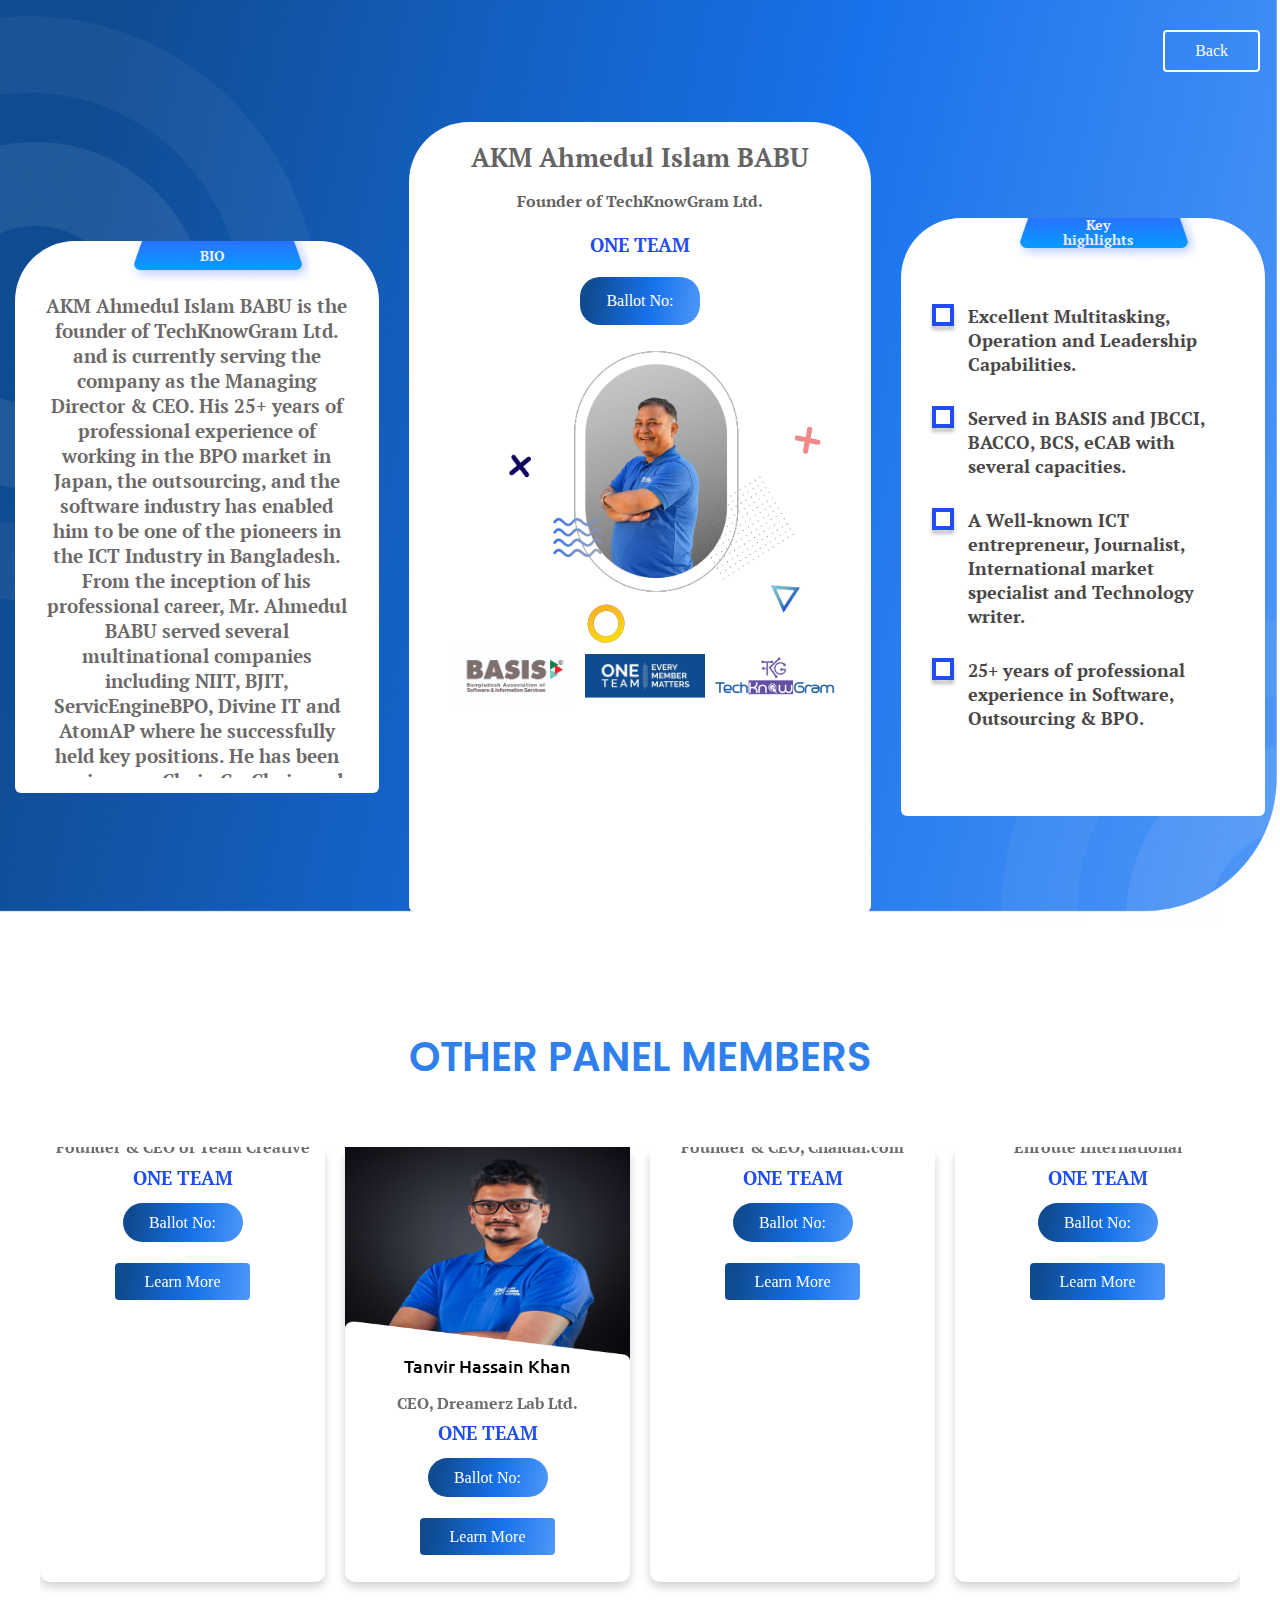
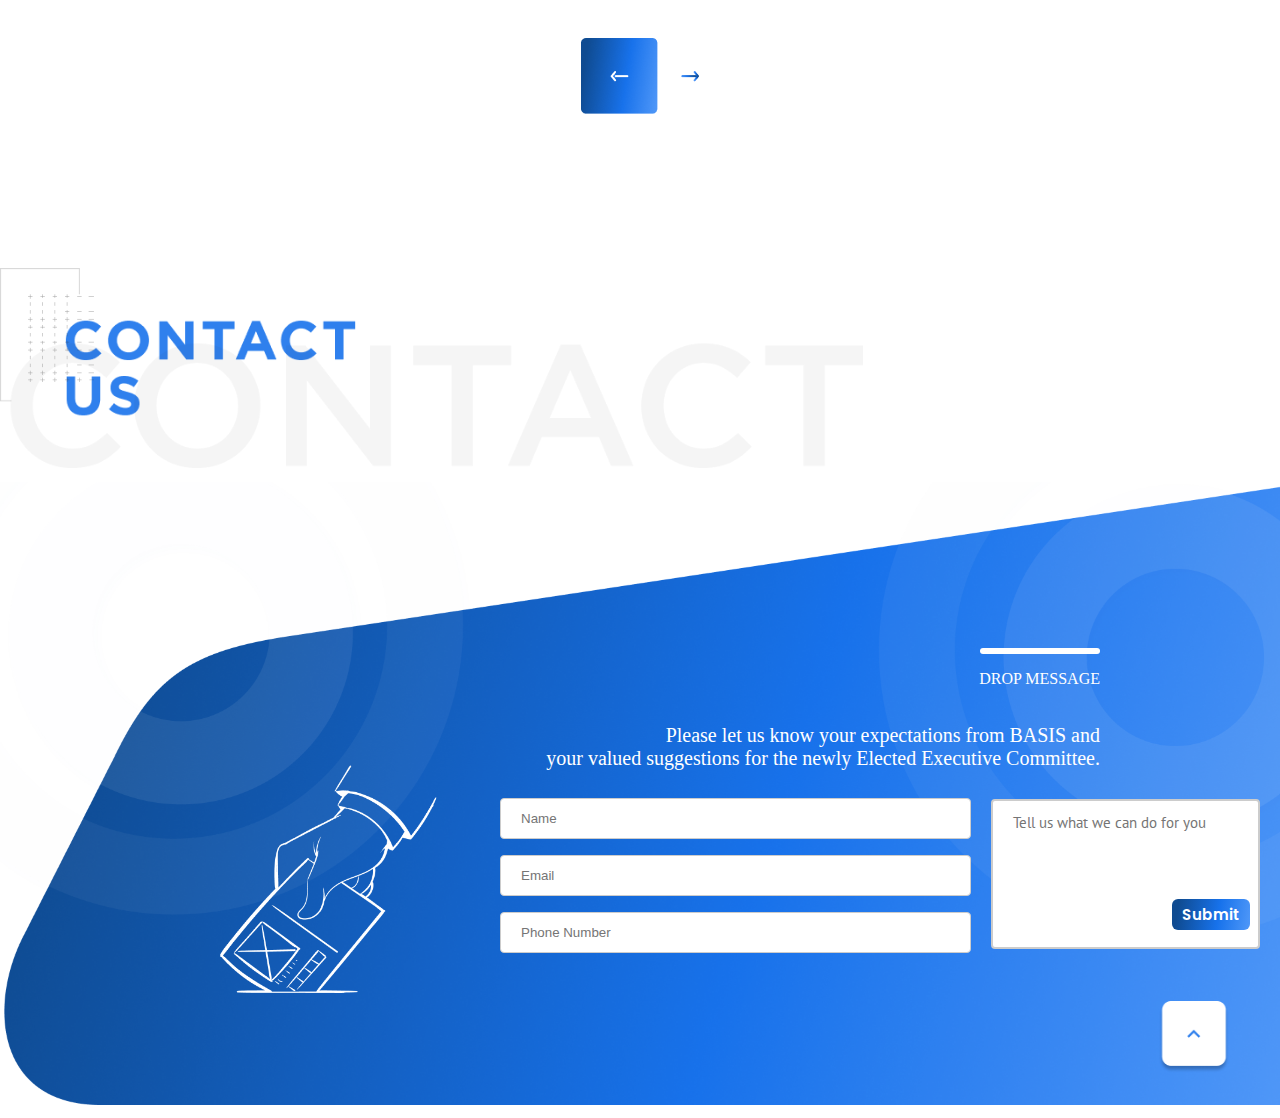
==== profile/ahmedul.html @ baf6a52a "fav updated" ====
<!DOCTYPE html>
<html lang="en">

<head>
  <meta charset="UTF-8" />
  <meta http-equiv="X-UA-Compatible" content="IE=edge" />
  <meta name="viewport" content="width=device-width, initial-scale=1.0" />
  <link rel="stylesheet" href="/css/main.css" />
  <link rel="stylesheet" href="/css/responsive.css" />

  <link rel="stylesheet" href="/css/lightslider.css" />
  <link rel="preconnect" href="https://fonts.googleapis.com">
  <link rel="preconnect" href="https://fonts.gstatic.com" crossorigin>
  <link
    href="https://fonts.googleapis.com/css2?family=PT+Sans:wght@400;700&family=PT+Serif:wght@400;700&family=Poppins:wght@400;500&family=Ubuntu:wght@400;500&display=swap"
    rel="stylesheet">
  <script src="https://ajax.googleapis.com/ajax/libs/jquery/1.9.1/jquery.min.js"></script>
  <script src="/js/lightslider.js"></script>
  <link rel="stylesheet" href="https://cdnjs.cloudflare.com/ajax/libs/toastr.js/latest/toastr.min.css"
    integrity="sha512-vKMx8UnXk60zUwyUnUPM3HbQo8QfmNx7+ltw8Pm5zLusl1XIfwcxo8DbWCqMGKaWeNxWA8yrx5v3SaVpMvR3CA=="
    crossorigin="anonymous" referrerpolicy="no-referrer" />
  <script src="https://cdnjs.cloudflare.com/ajax/libs/toastr.js/latest/toastr.min.js"
    integrity="sha512-VEd+nq25CkR676O+pLBnDW09R7VQX9Mdiij052gVCp5yVH3jGtH70Ho/UUv4mJDsEdTvqRCFZg0NKGiojGnUCw=="
    crossorigin="anonymous" referrerpolicy="no-referrer"></script>
  <!-- Primary Meta Tags -->
  <title>One Team</title>
  <meta name="title" content="One Team">
  <meta name="description"
    content="One Team is panel for upcoming Basis Election in 26th December 2021 for the term 2022-2023 where our team slogan is “Every Member Matters”">

  <!-- Open Graph / Facebook -->
  <meta property="og:type" content="website">
  <meta property="og:url" content="https://oneteambd.com">
  <meta property="og:title" content="One Team">
  <meta property="og:description"
    content="One Team is panel for upcoming Basis Election in 26th December 2021 for the term 2022-2023 where our team slogan is “Every Member Matters”">
  <meta property="og:image" content="/public-asset/og-image.png">

  <!-- Twitter -->
  <meta property="twitter:card"
    content="One Team is panel for upcoming Basis Election in 26th December 2021 for the term 2022-2023 where our team slogan is “Every Member Matters”">

  <meta property="twitter:url" content="https://oneteambd.com">
  <meta property="twitter:title" content="One Team">
  <meta property="twitter:description"
    content="One Team is panel for upcoming Basis Election in 26th December 2021 for the term 2022-2023 where our team slogan is “Every Member Matters”">
  <meta property="twitter:image" content="/public-asset/og-image.png">


  <!-- fav -->
  <link rel="apple-touch-icon" sizes="57x57" href="/site-assets/apple-icon-57x57.png">
  <link rel="apple-touch-icon" sizes="60x60" href="/site-assets/apple-icon-60x60.png">
  <link rel="apple-touch-icon" sizes="72x72" href="/site-assets/apple-icon-72x72.png">
  <link rel="apple-touch-icon" sizes="76x76" href="/site-assets/apple-icon-76x76.png">
  <link rel="apple-touch-icon" sizes="114x114" href="/site-assets/apple-icon-114x114.png">
  <link rel="apple-touch-icon" sizes="120x120" href="/site-assets/apple-icon-120x120.png">
  <link rel="apple-touch-icon" sizes="144x144" href="/site-assets/apple-icon-144x144.png">
  <link rel="apple-touch-icon" sizes="152x152" href="/site-assets/apple-icon-152x152.png">
  <link rel="apple-touch-icon" sizes="180x180" href="/site-assets/apple-icon-180x180.png">
  <link rel="icon" type="image/png" sizes="192x192" href="/site-assets/android-icon-192x192.png">
  <link rel="icon" type="image/png" sizes="32x32" href="/site-assets/favicon-32x32.png">
  <link rel="icon" type="image/png" sizes="96x96" href="/site-assets/favicon-96x96.png">
  <link rel="icon" type="image/png" sizes="16x16" href="/site-assets/favicon-16x16.png">
  <link rel="manifest" href="/site-assets/manifest.json">
  <meta name="msapplication-TileColor" content="#0F4B91">
  <meta name="msapplication-TileImage" content="/site-assets/ms-icon-144x144.png">
  <meta name="theme-color" content="#0F4B91">
  <script>
    $(document).ready(function () {
      var slider = $("#memberSlider").lightSlider({
        adaptiveHeight: false,
        item: 4,
        slideMove: 1,
        slideMargin: 20,
        loop: true,
        autoWidth: false,
        pager: false,
        rtl: false,
        mode: "slide",
        control: false,
        responsive: [
          {
            breakpoint: 950,
            settings: {
              item: 3,
              slideMove: 1,
              slideMargin: 20,
            },
          },
          {
            breakpoint: 480,
            settings: {
              item: 2,
              slideMove: 1,
            },
          },
        ],
      });
      $("#goToPrevSlide").on("click", function () {
        slider.goToPrevSlide();
      });
      $("#goToNextSlide").on("click", function () {
        slider.goToNextSlide();
      });

    });
    $(function () {
      $('.up-button').on('click', function (e) {
        e.preventDefault();
        $('html, body').animate({ scrollTop: $($(this).attr('href')).offset().top }, 1500, 'linear');
      });
    });
  </script>
</head>

<body>
  <main>
    <div class="" id="top">
      <header class="header-profile">
        <a href="/index.html#panel" class="backBtn">Back</a>
        <div class="profile-section">
          <div class="card">
            <!-- <img src="/img/bio-card.png" alt="" srcset="" /> -->
            <!-- <div class="trapezoid">BIO</div> -->
            <div class='trapezoid-bio'>
              <img src="/img/bg_data_title.png" alt="">
              <div class="card-title">BIO</div>
            </div>
            <div class="card-content">
              <p style="margin-top:5px; ">AKM Ahmedul Islam BABU is the founder of TechKnowGram Ltd. and is currently
                serving the company as the Managing Director & CEO. His 25+ years of professional experience of working
                in
                the BPO market in Japan, the outsourcing, and the software industry has enabled him to be one of the
                pioneers in the ICT Industry in Bangladesh. From the inception of his professional career, Mr. Ahmedul
                BABU served several multinational companies including NIIT, BJIT, ServicEngineBPO, Divine IT and AtomAP
                where he successfully held key positions. He has been serving as a Chair, Co-Chair, and member of a
                number
                of standing committees at BASIS since 2001, as well as at Bangladesh Computer Samity BCS, Bangladesh
                Association of Call Center & Outsourcing BACCO, E-Commerce Association of Bangladesh, eCAB, CTO Forum
                Bangladesh and Japan Bangladesh Chambers of Commerce & Industries JBCCI.
              </p>
              <p style="margin-top:5px;">
                Mr. Ahmedul BABU led the participation of a 78 member ICT business team in Japan IT Week (spring) 2016
                at
                Big Sight in Tokyo as the Convener of Japan Focus Group at BASIS. He also represents Bangladesh in many
                national and international ICT events and forums.</p>
              <p style="margin-top:5px;">
                Recently, Ahmedul BABU is serving as Chairman of BACCO Japan Desk and was appointed as Consultant of
                JICA
                Bangladesh.
                Ahmedul BABU was a prominent ICT journalist and technology writer. He served as an executive editor of
                the
                Monthly Computer Barta and senior correspondent of the Bangladesh Observer. He is one of the founders
                and
                founder president of the Bangladesh ICT Journalist Forum (BIJF). He has both a Bachelor and Master
                Degree
                in Applied Physics Electronics and Communication Engineering from the University of Dhaka and an MBA
                from
                the Presidency University of Bangladesh and also ACMP 4.0 from IBA, University of Dhaka.
              </p>
            </div>

            <!-- <ul style="margin-top:10px">
              <li>Excellent Multitasking, Operation and Leadership Capabilities</li>
              <li>Served in BASIS and JBCCI, BACCO, BCS, eCAB with several capacities. </li>
              <li>A Well-known ICT entrepreneur, Journalist, International market specialist and Technology writer.
                25+ years of professional experience in Software, Outsourcing & BPO</li>
            </ul> -->

          </div>
          <div class="card profile-card">
            <div class="profile-content">
              <div style="color:rgba(78, 78, 78, 0.9022)">
                <h2>AKM Ahmedul Islam BABU</h2>
                <h4>Founder of TechKnowGram Ltd.</h4>
                <h3 style="color:rgba(31, 77, 240, 1)">ONE TEAM</h3>
                <div class="ballot">Ballot No:</div>
              </div>
            </div>
            <div class="card-img">
              <img src="/bio-img/AKM Ahmedul Islam BABU.png" alt="">
            </div>
            <div class="profile-brand">
              <img src="/img/Basis-Logo.png" alt="">
              <img src="/img/One-Team-Logo.png" alt="">
              <img src="/img/AKM Ahmedul Islam BABU.png" alt="">
            </div>

          </div>
          <div class="card">
            <!-- <img src="/img/agenda-card.png" alt="" srcset="" /> -->
            <div class='trapezoid-bio'>
              <img src="/img/bg_data_title.png" alt="">
              <div class="card-title">Key highlights</div>
            </div>
            <div class="key-content">
              <ul style="margin-top:10px;">
                <li>
                  Excellent Multitasking, Operation and Leadership Capabilities.
                </li>
              </ul>
              <ul>
                <li>
                  Served in BASIS and JBCCI, BACCO, BCS, eCAB with several capacities.
                </li>
              </ul>
              <ul>
                <li>
                  A Well-known ICT entrepreneur, Journalist, International market specialist and Technology writer.
                </li>
              </ul>
              <ul>
                <li>
                  25+ years of professional experience in Software, Outsourcing & BPO.
                </li>
              </ul>
            </div>
          </div>
        </div>
        <!-- <div class="headerFooter">
            <h3>“ Collaboration Is ALWAYS</h3><h3>
            Better Than Competition ”</h3>
            <p>..........Tanvir Hossain Khan</p>
            </div> -->
      </header>
      <section class="section-container">
        <div class="section-inner-container">
          <h2 class="others-member-title">OTHER PANEL MEMBERS</h2>
          <ul id="memberSlider">
            <li class="li_member">
              <div class="member-img">
                <img src="/members/Russell T. Ahmed.png" alt="" srcset="" />
              </div>
              <div class="member-details">
                <div>
                  <h2>Russell T. Ahmed</h2>
                  <h4>Founder & CEO of Team Creative</h4>
                  <h3>ONE TEAM</h3>
                  <div class="ballot">Ballot No:</div>
                </div>
                <div>
                  <a class="button" href="/profile/russell.html">Learn More</a>
                </div>
              </div>
            </li>
            <li class="li_member">
              <div class="member-img">
                <img src="/members/Tanvir-Hassain-Khan.png" alt="" srcset="" />
              </div>
              <div class="member-details">
                <div>
                  <h2>Tanvir Hassain Khan</h2>
                  <h4>CEO, Dreamerz Lab Ltd.</h4>
                  <h3>ONE TEAM</h3>
                  <div class="ballot">Ballot No:</div>
                </div>
                <div>
                  <a class="button" href="/profile/tanvir.html">Learn More</a>

                </div>
            </li>
            <li class="li_member">
              <div class="member-img">
                <img src="/members/Zia Ashraf.png" alt="" srcset="" />
              </div>
              <div class="member-details">
                <div>
                  <h2>Zia Ashraf</h2>
                  <h4>Founder & CEO, Chaldal.com</h4>
                  <h3>ONE TEAM</h3>
                  <div class="ballot">Ballot No:</div>
                </div>
                <div>
                  <a class="button" href="/profile/ashraf.html">Learn More</a>
                </div>
              </div>
            </li>
            <li class="li_member">
              <div class="member-img">
                <img src="/members/Abu Daud Khan.png" alt="" srcset="" />
              </div>
              <div class="member-details">
                <div>
                  <h2>Abu Daud Khan</h2>
                  <h4>Enroute International</h4>
                  <h3>ONE TEAM</h3>
                  <div class="ballot">Ballot No:</div>
                </div>
                <div>
                  <a class="button" href="/profile/daud.html">Learn More</a>

                </div>
              </div>
            </li>
            <li class="li_member">
              <div class="member-img">
                <img src="/members/Fahim Ahmed.png" alt="" srcset="" />
              </div>
              <div class="member-details">
                <div>
                  <h2>Fahim Ahmed</h2>
                  <h4>Managing Director & CEO, Pathao</h4>
                  <h3>ONE TEAM</h3>
                  <div class="ballot">Ballot No:</div>
                </div>
                <div>
                  <a class="button" href="/profile/fahim.html">Learn More</a>

                </div>
              </div>
            </li>
            <li class="li_member">
              <div class="member-img">
                <img src="/members/Ms Samira Zuberi Himika.png" alt="" srcset="" />
              </div>
              <div class="member-details">
                <div>
                  <h2>Ms Samira Zuberi Himika</h2>
                  <h4>CEO, Giga Tech Ltd.</h4>
                  <h3>ONE TEAM</h3>
                  <div class="ballot">Ballot No:</div>
                </div>
                <div>
                  <a class="button" href="/profile/himika.html">Learn More</a>
                </div>
              </div>
            </li>
            <li class="li_member">
              <div class="member-img">
                <img src="/members/Rezwana Khan.png" alt="" srcset="" />
              </div>
              <div class="member-details">
                <div>
                  <h2>Rezwana Khan</h2>
                  <h4>CEO, Star Computer Systems Ltd.</h4>
                  <h3>ONE TEAM</h3>
                  <div class="ballot">Ballot No:</div>
                </div>
                <div>
                  <a class="button" href="/profile/rezwana.html">Learn More</a>
                </div>
              </div>
            </li>
            <!-- <li class="li_member">
              <div class="member-img">
                <img src="/members/AKM Ahmedul Islam BABU.png" alt="" srcset="" />
              </div>
              <div class="member-details">
                <div>
                  <h2>AKM Ahmedul Islam BABU</h2>
                  <h4>Founder of TechKnowGram Ltd.</h4>
                  <h3>ONE TEAM</h3>
                  <div class="ballot">Ballot No:</div>
                </div>
                <div> <a class="button" href="/profile/ahmedul.html">Learn More</a>
                </div>
              </div>
            </li> -->
            <li class="li_member">
              <div class="member-img">
                <img src="/members/Mr. Suzadur Rahman.png" alt="" srcset="" />
              </div>
              <div class="member-details">
                <div>
                  <h2>Mr. Suzadur Rahman</h2>
                  <h4>Founder of Mindlabz Ltd.</h4>
                  <h3>ONE TEAM</h3>
                  <div class="ballot">Ballot No:</div>
                </div>
                <div>
                  <a class="button" href="/profile/suzadur.html">Learn More</a>
                </div>
              </div>
            </li>
            <li class="li_member">
              <div class="member-img">
                <img src="/members/Zaman Khan.png" alt="" srcset="" />
              </div>
              <div class="member-details">
                <div>
                  <h2>Zaman Khan</h2>
                  <h4>Founder & CEO of ZAMAN IT</h4>
                  <h3>ONE TEAM</h3>
                  <div class="ballot">Ballot No:</div>
                </div>
                <div>
                  <a class="button" href="/profile/zaman.html">Learn More</a>
                </div>
              </div>
            </li>
          </ul>
          <div class="sliderBtn">
            <p type="button" id="goToPrevSlide">
              <!-- <img src="/img/left.png" alt="" srcset=""> -->
              <img src="/img/left-button.png" alt="" srcset="">
            </p>
            <p type="button" id="goToNextSlide">
              <!-- <img src="/img/rightbutton .png" alt="" srcset=""> -->
              <img src="/img/rightbutton.png" alt="" srcset="">

            </p>
          </div>
        </div>
      </section>

      <section>
        <div class="contact-full">
          <div class="contact-top section-container"></div>
          <div class="contact-body">
            <div class="contact-column">
              <div>
                <div class="contact-left">
                  <img src="/img/footer-left.png" alt="" srcset="">
                </div>
              </div>
              <div class="contact-content">
                <div class="contact-form-top">
                  <div class="contact-border"></div>
                  <p>DROP MESSAGE</p>
                  <p class="contact-title">Please let us know your expectations from BASIS and <br> your valued
                    suggestions for the newly Elected Executive Committee.</p>
                </div>
                <form method="post" autocomplete="off" name="google-sheet" class="form-content">
                  <div class="form-left">
                    <input type="text" name="Name" id="" placeholder="Name" required>
                    <input type="text" name="Email" id="" placeholder="Email" required>
                    <input type="text" name="Phone" id="" placeholder="Phone Number">
                  </div>
                  <div class="form-right">
                    <textarea name="Message" id="" cols="40" rows="10" placeholder="Tell us what we can do for you"
                      required></textarea>
                    <input type="submit" value="Submit">
                  </div>
                </form>
              </div>
            </div>
            <a href="#top" class="up-button">
              <img src="/img/up-button.png" alt="" srcset="">
            </a>
          </div>

        </div>
    </div>
    </section>
    </div>
  </main>
  <script>
    const scriptURL = 'https://script.google.com/macros/s/AKfycbxeluKvjZEIWphfu91EfyzvusWN0M8elJYSr4AaZyv6QWmkvPBHGvOWg1WAFYUXiZe3UQ/exec'
    const form = document.forms['google-sheet']

    form.addEventListener('submit', e => {
      e.preventDefault()
      fetch(scriptURL, {
        mode: 'no-cors', method: 'POST', body: new FormData(form)
      })
        .then(response => toastr.success("Thanks for Contacting us..! We Will Contact You Soon..."))
        .catch(error => console.error('Error!', error.message))
    })
  </script>
</body>

</html>
---- css/main.css ----
html,
body {
  overflow-x: hidden;
}
body {
  padding: 0px;
  margin: 0px;
}
body::-webkit-scrollbar {
  width: 5px;
}
body::-webkit-scrollbar-track {
  -webkit-box-shadow: inset 0 0 6px rgba(0, 0, 0, 0.3);
}
body::-webkit-scrollbar-thumb {
  background-color: darkgrey;
  outline: 1px solid slategrey;
}
@import url("https://fonts.googleapis.com/css2?family=PT+Serif:wght@700&display=swap");
@import url("https://fonts.googleapis.com/css2?family=PT+Serif:wght@700&family=Poppins:ital,wght@1,500&display=swap");
/* html {
  scroll-behavior: smooth;
} */
.container {
  padding-right: 15px;
  padding-left: 15px;
  margin-right: auto;
  margin-left: auto;
}

.section-container {
  max-width: 1300px;
  margin: 0 auto;
  padding: 0 20px;
}

.section-inner-container {
  padding: 0 20px;
  margin-top: 20px;
  margin-bottom: 100px;
  height: auto;
  text-align: center;
}
.others-member-title {
  margin-top: 100px;
  margin-bottom: 60px;
  text-align: center;
  font-family: "Poppins", sans-serif;
  font-weight: 600;
  font-size: 40px;
  color: #2f80ed;
}
h2 {
  font-family: "PT Serif", serif;
}
.header {
  background-image: url("../img/heroBg.png");
  background-repeat: no-repeat;
  background-position: center;
  background-size: cover;
  height: 115vh;
}

.header-body {
  position: absolute;
  top: 40%;
  left: 50%;
  -webkit-transform: translate(-50%, -50%);
  transform: translate(-50%, -50%);
}
.header-body > img {
  display: block;
  margin-left: auto;
  margin-right: auto;
  width: 80%;
  max-width: 800px;
}
.header-scroll {
  display: inline-block;
  position: absolute;
  left: 48%;
  top: 60%;
}
.scroll-btn:hover {
  cursor: pointer;
}
.brand {
  height: 301px;
  background-color: white;
  border-radius: 10rem 10rem 0 0;
  margin-top: -18.75rem;
  z-index: 1;
}
.our-brand-img {
  display: flex;
  flex-direction: row;
  justify-content: center;
  /* padding-top: 10vh; */
  align-items: center;
  margin-left: 70px;
}
.our-brand-img > img {
  margin-top: 80px;
  width: 200px;
  height: auto;
  margin-right: 80px;
}

.our-industry {
  background-image: url("../img/industryBg.png");
  background-repeat: no-repeat;
  background-position: center;
  background-size: 100% 100%;
  z-index: 2;
  margin: 100px 0;
}
.our-industry-body {
  display: flex;
  flex-direction: row;
  align-items: center;
  padding: 7rem;
}
.industry-left {
  width: 30%;
  color: #fff;
  display: flex;
  align-items: center;
  flex-direction: row;
  margin-right: 40px;
}
.industry-left h2 {
  font-family: "PT Sans", sans-serif;
  font-size: 32px;
  margin-right: 20px;
}
.industry-border {
  display: flex;
  flex-direction: row;
  align-items: center;
}
.industry-border-1 {
  border: 2px solid #fff;
  height: 150px;
  margin-right: 5px;
}
.industry-border-2 {
  border: 2px solid #fff;
  height: 200px;
  margin-right: 5px;
}
.industry-border-3 {
  border: 2px solid #fff;
  height: 150px;
  margin-right: 5px;
}
.industry-right {
  width: 70%;
  /* display: flex;
  align-items: center; */
}
#industrySlider {
}
.lSAction > .lSPrev {
  background-image: url("/img/LeftSLiderBtn.png") !important;
  background-repeat: no-repeat;
  background-size: contain;
  left: 0px;
}
.lSAction > .lSNext {
  background-image: url("/img/RightSliderBtn.png") !important;
  background-repeat: no-repeat;
  background-size: contain;
  right: 0px;
}
.lSAction > a {
  display: block;
  top: 50%;
  height: 70px !important;
  cursor: pointer;
  position: absolute;
  z-index: 99;
  margin-top: -16px;
  opacity: 0.5;
  -webkit-transition: opacity 0.35s linear 0s;
  transition: opacity 0.35s linear 0s;
}
.section-inner-container .lSAction > a {
  display: none !important;
}
.industry-item {
  background-color: white;
  box-shadow: 0px 4px 11px rgba(0, 0, 0, 0.1);
  padding: 30px 40px;
  border-radius: 8px;
  margin-left: 20px;
  overflow: auto;
}
.industry-item::-webkit-scrollbar {
  width: 1px;
}
.industry-item::-webkit-scrollbar-track {
  -webkit-box-shadow: inset 0 0 6px rgba(0, 0, 0, 0.3);
}
.industry-item::-webkit-scrollbar-thumb {
  background-color: darkgrey;
  outline: 1px solid #1772eb;
}
.industry-item h2 {
  font-family: "PT Sans", sans-serif;
  font-size: 25px;
  margin: 0px;
  color: #2f80ed;
  text-align: center;
}
.industry-item p {
  margin: 20px 0px 0px 0px;
  font-family: "PT Sans", sans-serif;
  font-size: 15px;
  line-height: 25px;
  text-align: justify;
  color: #373737;
}
/* .agenda-section {
  margin: 25px;
  padding: auto;
  max-width: 970px;
} */
.agenda-top {
  margin-top: 10px;
  background-image: url("../img/our-agenda.png");
  background-repeat: no-repeat;
  background-position: left;
  background-size: contain;
  height: 200px;
}
.agenda-logo {
  display: flex;
  justify-content: flex-end;
  margin-top: auto;
  /* margin-right: 0px; */
  position: relative;
  /* overflow: hidden; */
}
.agenda-logo > img {
  height: 50px;
  width: 100px;
  left: auto;
  position: absolute;
  opacity: 0.5;
  transform: rotate(271deg);
}
.agenda-body {
  display: flex;
  flex-direction: row;
  margin-top: 100px;
}
.agenda-left {
  width: 40%;
}
.agenda-left img {
  width: 70%;
}
.agenda-border {
  display: flex;
  flex-direction: column;
  align-items: center;
  justify-content: center;
  margin-top: -50px;
}
.agenda-border-1 {
  border-bottom: 2px solid rgba(15, 75, 145, 1);
  width: 150px;
  margin-bottom: 5px;
}
.agenda-border-2 {
  border-bottom: 2px solid rgba(15, 75, 145, 1);
  width: 200px;
  margin-bottom: 5px;
}
.agenda-border-3 {
  border-bottom: 2px solid rgba(15, 75, 145, 1);
  width: 150px;
  margin-bottom: 5px;
}
.gallery-section {
  margin-top: 100px;
}
.gallery-top {
  margin-top: 10px;
  background-image: url("../img/our-gallery-text.png");
  background-repeat: no-repeat;
  background-position: left;
  background-size: contain;
  height: 200px;
  margin-bottom: 100px;
}
.gallery-body {
  max-width: 1300px;
  margin: 0 auto;
  padding: 0 10%;
}
/* #lightSlider {
  height: 80vh !important;
} */
.members-top {
  margin-top: 10px;
  background-image: url("../img/our-panel-member-text.png");
  background-repeat: no-repeat;
  background-position: left;
  background-size: contain;
  height: 200px;
}
.members-body {
  margin-top: 100px;
}
.membersSecondPart-body {
  margin-top: 100px;
  display: grid;
  grid-template-columns: repeat(auto-fit, minmax(300px, max-content));
  justify-content: center;
  grid-gap: 2rem;
}
.members-body h2,
.membersSecondPart-body h2 {
  background: linear-gradient(
    98.69deg,
    #0f4b91 8.62%,
    #1772eb 59.17%,
    #4e97f8 99.1%
  );
  -webkit-background-clip: text;
  -webkit-text-fill-color: transparent;
  line-height: 42.4px;
  font-size: 23px;
  text-align: center;
  font-family: "PT Serif", serif;
}
.members {
  display: grid;
  grid-template-columns: repeat(auto-fit, minmax(300px, max-content));
  justify-content: center;
  grid-gap: 2rem;
}

.members2 {
  display: grid;
  grid-template-columns: repeat(auto-fit, minmax(300px, max-content));
  justify-content: center;
  grid-gap: 2rem;
  margin-top: -40px;
}
.members > div {
  box-shadow: 0px 5px 10px rgba(0, 0, 0, 0.18);
  border-radius: 10px;
  height: 450px;
}
.membersSecondPart > div {
  box-shadow: 0px 5px 10px rgba(0, 0, 0, 0.18);
  border-radius: 10px;
  height: 450px;
  width: 300px;
}
/* .li_member {
  height: 450px;
} */
.member-img > img {
  width: 100%;
  z-index: 1;
}

.member-details {
  position: relative;
  background-image: url("../img/profileShape.png");
  background-repeat: no-repeat;
  background-position: left;
  background-size: 100% 100%;
  /* width: 200px; */
  margin-top: -100px;
  /* z-index: 5; */
  display: flex;
  flex-direction: column;
  justify-content: center;
}
.member-details > div {
  /* padding: 20px 30px; */
  text-align: center;
  line-height: 9px;
}
.member-details h3 {
  color: rgba(31, 77, 240, 1);
  font-family: "PT Serif", serif;
  font-weight: 700;
}

.member-details h4 {
  font-family: "PT Serif", serif;
  font-weight: 700;
  color: rgba(55, 51, 52, 0.7233);
  font-size: 16px;
}
.member-details h2 {
  font-family: "Ubuntu", sans-serif;
  font-weight: 500;
  font-size: 20px;
  margin-top: 32px;
}
.ballot {
  background: linear-gradient(
    98.69deg,
    #0f4b91 8.62%,
    #1772eb 59.17%,
    #4e97f8 99.1%
  );
  padding: 15px 10px;
  border-radius: 20px;
  width: 100px;
  margin: 0 auto;
  color: #fff;
  margin-top: 20px;
  margin-bottom: 35px;
}
.button {
  background: linear-gradient(
    98.69deg,
    #0f4b91 8.62%,
    #1772eb 59.17%,
    #4e97f8 99.1%
  );
  border-radius: 4px;
  padding: 10px 30px;
  /* margin-top: 0px; */
  color: #fff;
  text-decoration: none;
  border: none;
  cursor: pointer;
  font-size: 16px;
  font-weight: 500;
  /* margin: 0 auto !important; */
}
.contact-section {
  margin-top: 100px;
  font-family: "Poppins", sans-serif;
}
.contact-full {
  margin-top: -10px;
}
.contact-top {
  background-image: url("../img/contact.png");
  background-repeat: no-repeat;
  background-position: left;
  background-size: contain;
  height: 200px;
  /* margin-bottom: -150px; */
}
.contact-body {
  background-image: url("../img/footer-bg.png");
  background-repeat: no-repeat;
  background-position: center;
  background-size: 100% auto;
  height: 650px;
  position: relative;
  z-index: 1;
}
.contact-column {
  display: flex;
  flex-direction: row;
  justify-content: flex-end;
  align-items: flex-end;
  height: auto;
  position: relative;
  padding-top: 180px;
  padding-right: 180px;
  /* width: 50%; */
}
.contact-left {
  position: absolute;
  margin-left: 220px;
  margin-top: -200px;
}
.contact-left > img {
  width: 60%;
}

.contact-form {
}
.contact-form-top {
  display: flex;
  flex-direction: column;
  align-items: flex-end;
  color: #fff;
  /* margin-right: 100px; */
}
.contact-form-top > .contact-border {
  height: 6px;
  width: 120px;
  border-radius: 4px;
  background-color: #fff;
}
.contact-form-top > .contact-title {
  font-size: 20px;
  text-align: right;
}

.form-content {
  display: flex;
  flex-direction: row;
  align-items: center;
  justify-content: flex-end;
  margin-left: 500px;
  margin-right: -120px;
}
.form-left {
  margin-right: 20px;
}
.form-right {
  position: relative;
  margin-right: -40px;
}
input[type="text"] {
  width: 100%;
  padding: 12px 20px;
  margin: 8px 0;
  display: inline-block;
  border: 1px solid #ccc;
  border-radius: 4px;
  box-sizing: border-box;
}

input[type="submit"] {
  padding: 2px 10px;
  background: linear-gradient(
    98.69deg,
    #0f4b91 8.62%,
    #1772eb 59.17%,
    #4e97f8 99.1%
  );
  border: none;
  color: white;
  border-radius: 6px;
  cursor: pointer;
  /* left: 1779px;
  top: 3010px; */
  position: absolute;
  right: 10px;
  top: 100px;
  font-family: Poppins;
  font-style: normal;
  font-weight: 600;
  font-size: 15px;
  line-height: 27px;
}
.up-button {
  /* position: absolute; */
  float: right;
  /* margin-top: -50px; */
  margin-top: 40px;
  margin-right: 50px;
  z-index: 2;
}
.up-button > img {
  width: 71.62px;
  height: 71.98px;
}
textarea {
  width: 100%;
  height: 150px;
  padding: 12px 20px;
  box-sizing: border-box;
  border: 2px solid #ccc;
  border-radius: 4px;
  line-height: 20.29px;
  font-size: 15px;
  resize: none;
  font-family: "PT Sans", sans-serif;
}
/********************   profile    *****************/
.header-profile {
  background-image: url("../img/header-profile.png");
  background-repeat: no-repeat;
  /* background-position: center; */
  background-size: cover;
  height: 145vh;
}
.backBtn {
  text-decoration: none;
  background: transparent;
  border-radius: 4px;
  padding: 10px 30px;
  margin-top: 30px;
  color: #fff;
  border: none;
  cursor: pointer;
  font-size: 16px;
  font-weight: 500;
  border: 2px solid white;
  float: right;
  margin-right: 20px;
}
.profile-section {
  clear: both;
  display: flex;
  justify-content: space-between;
  align-items: center;
  padding-top: 35px;
}

.profile-section img {
  width: 76%;
  padding-bottom: 28px;
  /* height: 100%; */
  margin-top: 0 auto;
}
.trapezoid-bio {
  position: relative;
  text-align: center;
  color: white;
  width: 190px;
  margin: 0 auto;
  margin-top: -31px;
}
.card-title {
  position: absolute;
  font-family: "PT Serif", serif;
  top: 34%;
  left: 50%;
  transform: translate(-50%, -50%);
  color: #e7eeff;
  line-height: 15px;
  font-weight: 700;
  font-size: 13px;
}
.li_member {
  box-shadow: 0px 5px 10px rgba(0, 0, 0, 0.18);
  border-radius: 10px;
  height: 75%;
}
.li_member h2 {
  font-size: 18px !important;
  line-height: 25px;
}

.sliderBtn > p {
  text-align: center;
  display: inline-block;
  padding: 10px;
  position: relative;
}
.sliderBtn {
  margin-top: -100px;
}
.sliderBtn > #goToPrevSlide {
  margin: 0 auto;
  border: none !important;
  width: 76px;
  position: relative;
  top: 50%;
  /* background: linear-gradient(
    98.69deg,
    #0f4b91 8.62%,
    #1772eb 59.17%,
    #4e97f8 99.1%
  );
  padding: 10px;
  border-radius: 15px; */
  cursor: pointer;
}

.sliderBtn > #goToNextSlide {
  margin: 0 auto;
  border: none !important;
  margin-bottom: 50px;
  position: relative;
  top: -32px;
  cursor: pointer;
}

.sliderBtn > button > img {
  width: 100%;
}
#memberSlider {
  margin-bottom: 1px;
  height: 580px !important;
}
.profile-content {
  text-align: center;
}
.profile-content img {
  width: 100%;
}
.profile-content h2 {
  font-family: "PT Serif", serif;
  font-style: normal;
  font-weight: bold;
  font-size: 26px;
  line-height: 26px;
  text-align: center;
  color: rgba(78, 78, 78, 0.9022);
}
.profile-content h4 {
  font-family: "PT Serif", serif;
  font-style: normal;
  font-weight: bold;
  font-size: 16px;
  line-height: 21px;
}
.profile-brand {
  display: flex;
  justify-content: center;
  align-items: center;
  margin-top: -30px;
}
.profile-brand img {
  width: 26%;
  margin-left: 10px;
  height: auto;
}
.card-img {
  width: 510px;
  margin-left: 5px;
  margin-top: -5px;
}
.card {
  width: 40%;
  height: 510px;
  background-color: white;
  padding: 15px;
  border-radius: 60px 60px 6px 6px;
  margin: 15px;
  text-align: center;
  position: relative;
  overflow: hidden !important;
}
.card-content {
  position: relative;
  overflow: auto;
  height: 480px;
  padding: 10px;
  font-family: PT Serif;
  font-style: normal;
  font-weight: bold;
  font-size: 15px;
  line-height: 22px;
  text-align: center;

  color: rgba(73, 70, 71, 0.8103);
}
.card-content::-webkit-scrollbar {
  width: 1px;
}
.card-content::-webkit-scrollbar-track {
  -webkit-box-shadow: inset 0 0 6px rgba(0, 0, 0, 0.3);
}
.card-content::-webkit-scrollbar-thumb {
  background-color: darkgrey;
  outline: 1px solid #1772eb;
}
.key-content {
  position: relative;
  overflow: auto;
  height: auto;
  padding: 38px 0px 71px 12px;
}
.key-content::-webkit-scrollbar {
  width: 1px;
}
.key-content:-webkit-scrollbar-track {
  -webkit-box-shadow: inset 0 0 6px rgba(0, 0, 0, 0.3);
}
.key-content::-webkit-scrollbar-thumb {
  background-color: darkgrey;
  outline: 1px solid #1772eb;
}
.profile-card {
  /* height: 600px; */
  height: 780px;
  text-align: center;
  padding: 0px;
}
.profile-card h3 {
  /* height: 600px; */
  font-family: "PT Serif", serif !important;
}

.card > {
}
.agendaItem {
  background: linear-gradient(180deg, #3c454a 0%, #003c8c 100%);
  color: white;
  padding: 30px;
  border: 8px solid #2f80ed;
  border-radius: 5px;
  overflow: auto;
}
.agendaItem h2 {
  font-family: "PT Serif", serif;
  margin: 0;
  font-size: 24px;
  line-height: 31px;
  font-weight: bold;
}

.agendaItem p {
  font-family: "PT Sans", sans-serif;
  margin: 0;
  font-size: 18px;
  line-height: 35px;
  margin-top: 30px;
}
.agenda-right {
  width: 60%;
}
.agendaBtn {
  color: linear-gradient(
    98.69deg,
    #0f4b91 8.62%,
    #1772eb 59.17%,
    #4e97f8 99.1%
  );

  border-radius: 5px;
  padding: 18px;
  margin-top: 32px;
  border: none;
  cursor: pointer;
  margin-right: 5px;
}
.agendaBtnActive {
  background: linear-gradient(
    98.69deg,
    #0f4b91 8.62%,
    #1772eb 59.17%,
    #4e97f8 99.1%
  );
  color: white;
}

.card > .key-content > ul {
  text-align: left;
  font-family: "PT Serif";
  list-style-type: none !important;
  font-style: normal;
  font-weight: bold;
  font-size: 18px;
  line-height: 24px;
  color: #494647;
  margin-bottom: 1rem;
  background: url("/img/list.png") no-repeat left top;
  background-size: 25px 27px 11px;
  padding: 0px 10px 0px 40px;
  margin: 30px 0px 0px 0px;
}

.card > ul > li {
  padding-left: 8px;
}

.headerFooter {
  text-align: center;
  color: white;
  display: flex;
  flex-direction: column;
  justify-content: center;
  /* font-weight: 700; */
  /* font-size: 20px; */
  line-height: 0px;
  margin-top: 20px;
}
.headerFooter > p {
  margin-left: 20%;
  color: rgba(26, 23, 23, 0.83);
  font-weight: 700;
}

@media only screen and (max-width: 900px) {
  .agenda-body {
    display: block;
  }
  .agenda-left,
  .agenda-right {
    width: 100%;
  }
}
@media only screen and (max-width: 1100px) {
  .industry-left {
    text-align: center;
    display: inline;
  }
  .our-industry-body {
    display: block;
    padding: 4rem;
  }
  .industry-left,
  .industry-right {
    width: 100%;
  }
  .industry-border {
    display: none;
  }
  .our-industry {
    margin-top: 50px;
    margin-bottom: 50px;
  }
  .card > p {
    color: rgba(73, 70, 71, 0.81);
    font-family: PT Serif;
    font-size: 17px;
    line-height: 24.5px;
    font-weight: 700;
  }
  .card > ul {
    list-style: square;
    text-align: left;
    color: rgba(73, 70, 71, 0.81);
    font-family: PT Serif;
    font-size: 17px;
    line-height: 60.5px;
    font-weight: 700;
  }

  .headerFooter {
    text-align: center;
    color: white;
    display: flex;
    flex-direction: column;
    justify-content: center;
    /* font-weight: 700; */
    /* font-size: 20px; */
    line-height: 0px;
    margin-top: 20px;
  }
  .headerFooter > p {
    margin-left: 20%;
    color: rgba(26, 23, 23, 0.83);
    font-weight: 700;
  }
}

.chevron {
  position: absolute;
  width: 28px;
  height: 8px;
  opacity: 0;
  transform: scale3d(0.5, 0.5, 0.5);
  animation: move 3s ease-out infinite;
}

.chevron:first-child {
  animation: move 3s ease-out 1s infinite;
}

.chevron:nth-child(2) {
  animation: move 3s ease-out 2s infinite;
}

.chevron:before,
.chevron:after {
  content: " ";
  position: absolute;
  top: 0;
  height: 100%;
  width: 51%;
  background: #fff;
}

.chevron:before {
  left: 0;
  transform: skew(0deg, 30deg);
}

.chevron:after {
  right: 0;
  width: 50%;
  transform: skew(0deg, -30deg);
}

@keyframes move {
  25% {
    opacity: 1;
  }
  33% {
    opacity: 1;
    transform: translateY(30px);
  }
  67% {
    opacity: 1;
    transform: translateY(40px);
  }
  100% {
    opacity: 0;
    transform: translateY(55px) scale3d(0.5, 0.5, 0.5);
  }
}

.text {
  display: block;
  margin-top: 75px;
  margin-left: -30px;
  font-family: "Helvetica Neue", "Helvetica", Arial, sans-serif;
  font-size: 12px;
  color: #fff;
  text-transform: uppercase;
  white-space: nowrap;
  opacity: 0.25;
  animation: pulse 2s linear alternate infinite;
}

@keyframes pulse {
  to {
    opacity: 1;
  }
}

.agenda-right .lSAction {
  display: none !important;
}
.industry-right .lSAction {
  display: none !important;
}
.pdfSection {
  margin-top: 100px;
  background-image: url("/img/manifesto.png");
  background-repeat: no-repeat;
  background-size: cover;
  background-position: center; /* Center the image */
}
.pdfBody {
  text-align: center;
  padding: 50px 0;
  color: white;
  font-family: "PT Sans", sans-serif;
}
.pdfBody h2 {
  text-shadow: 0px 4px 4px rgba(0, 0, 0, 0.25);
  font-size: 32px;
  margin: 0;
}
.pdfBody h4 {
  text-shadow: 0px 4px 4px rgba(0, 0, 0, 0.25);
  font-size: 20px;
  margin: 0;
  padding-top: 20px;
  padding-bottom: 30px;
}
.pdfBody a {
  filter: drop-shadow(0px 4px 4px rgba(0, 0, 0, 0.25));
  border-radius: 4px;
  background-color: white;
  text-decoration: none;
  color: rgba(15, 75, 145, 1);
  padding: 16px 40px;
}
.disabledIndustryBtn {
  visibility: hidden;
}
---- css/responsive.css ----
@media only screen and (max-width: 2560px) {
  .profile-card {
    height: 790px;
    width: auto !important;
  }
  .header-profile {
    height: auto;
  }
  .card {
    width: 30%;
    /* margin: 70px; */
  }
  .card-img {
    margin-left: 65px;
    margin-top: -15px;
  }
  .trapezoid-bio > img {
    width: 144%;
  }
  .trapezoid-bio {
    margin: -39px 240px;
  }
  .card-title {
    top: 37%;
    left: 71%;
    transform: translate(-50%, -50%);
    color: #e7eeff;
    line-height: 24px;
    font-weight: 700;
    font-size: 25px;
  }
  .card-content {
    font-size: 19px;
    line-height: 25px;
  }
  /* .profile-section > div {
    margin: 80px !important;
  } */
}
@media only screen and (max-width: 1980px) {
  .profile-card {
    height: 790px !important;
    width: auto !important;
  }
  .profile-brand {
    margin-top: 39px;
  }
  .header-profile {
    height: auto;
  }
  .card {
    width: 40%;
    height: 600px;
    /* margin: 70px; */
  }
  .card-img {
    /* margin-left: 30px;
    margin-top: -15px; */
    margin-left: 28px;
    margin-top: -15px;
  }
  .card-content {
    font-size: 19px;
    line-height: 25px;
  }
  .trapezoid-bio > img {
    width: 144%;
  }
  .trapezoid-bio {
    margin: -39px 193px;
  }
  .card-title {
    top: 37%;
    left: 71%;
    transform: translate(-50%, -50%);
    color: #e7eeff;
    line-height: 24px;
    font-weight: 700;
    font-size: 25px;
  }
  /* .profile-section > div {
    margin: 80px !important;
  } */
}
@media only screen and (max-width: 1440px) {
  .profile-brand {
    margin-top: -35px;
  }
  .card-img {
    margin-left: 45px;
    margin-top: -15px;
  }

  .profile-card {
    height: 395px;
  }
  .trapezoid-bio > img {
    width: 100%;
  }
  .card-title {
    top: 38%;
    left: 49%;
    transform: translate(-50%, -50%);
    color: #e7eeff;
    line-height: 15px;
    font-weight: 700;
    font-size: 14px;
  }
  .trapezoid-bio > img {
    width: 104%;
  }
  .trapezoid-bio {
    margin: -39px 89px;
  }
  .card-content {
    font-size: 19px;
    line-height: 25px;
  }
}
@media only screen and (min-width: 1025px) and (max-width: 1440px) {
  .header-profile {
    height: auto;
  }
  .card {
    height: auto;
  }
  .profile-card {
    height: 690px;
    width: auto !important;
  }
  .profile-section > img {
    margin: 0 auto;
    width: 71%;
  }
  .card-img {
    width: auto;
  }
}
@media only screen and (max-width: 767px) {
  .contact-body {
    padding: 0 60px;
    background-size: cover;
  }
  .contact-left {
    display: none;
  }
  .form-content {
    margin: 0;
  }
  .contact-column {
    display: flex;
    flex-direction: row;
    justify-content: flex-end;
    align-items: flex-end;
    height: auto;
    position: relative;

    /* width: 50%; */
  }
  .contact-column {
    padding-right: 0px;
  }
  .form-right {
    margin: 0;
  }
}
@media only screen and (max-width: 540px) {
  .brand {
    height: 235px;
  }
  .our-industry {
    background-size: cover;
  }
  .industry-left h2 {
    font-size: 25px;
  }
  .industry-item h2 {
    font-size: 20px;
  }
  .industry-right .lSAction {
    display: block !important;
  }
  .industry-right .lSAction .lSPrev {
    left: 18px;
  }
  #industryNextSlide,
  #industryPrevSlide {
    display: none !important;
  }
  .agenda-left {
    display: none;
  }
}

@media only screen and (max-width: 450px) {
  .contact-body {
    padding: 0;
  }
  .industry-item h2 {
    font-size: 15px;
    margin: 5px;
  }
  .our-industry-body {
    padding: 1rem;
  }
  .header {
    height: 60vh;
  }
  .header-body {
    top: 20%;
  }
  .header-body > img {
    width: 80%;
  }
  .brand {
    height: 15vh;
    border-radius: 60px 60px 0px 0px;
    margin-top: -120px;
  }
  .our-brand-img > img {
    margin-top: 30px;
    width: 100px;
    height: auto;
    margin-right: 20px !important;
  }
  .our-brand-img {
    margin-left: 20px !important;
  }

  .industry-border {
    margin-left: 10px;
    margin-top: 70px;
    margin-right: 20px;
  }
  .industry-border-1,
  .industry-border-3 {
    height: 80px;
  }
  .industry-border-2 {
    height: 100px;
  }
  .industry-item {
    box-shadow: 0px 4px 11px rgba(0, 0, 0, 0.1);
    padding: 10px 20px;
    border-radius: 8px;
    font-size: 15px;
    overflow: auto;
    height: 300px;
  }
  .industry-item h2 {
    border-radius: 3%;
    font-size: 15px;
    margin: 5px;
  }
  .industry-item p {
    text-align: justify;
  }

  .agenda-top {
    height: 200px;
  }
  .agenda-body {
    display: flex;
    flex-direction: column;
    justify-content: center;
    margin: 0 auto;
    align-items: center;
  }
  .agenda-left {
    padding: 20px;
  }
  .agenda-border {
    margin-top: 30px;
  }
  .gallery-body {
    margin-top: -150px;
  }
  .members-top {
    height: 100px;
  }
  .members-body {
    margin-top: 20px;
  }

  input[type="text"] {
    width: 90%;
    padding: 6px 10px;
    margin-left: 14px;
    margin-top: 0px;
  }
  textarea {
    width: 150px;
    height: 100px;
    padding: 6px 10px;
    line-height: 15.29px;
    font-size: 10px;
    resize: none;
  }
  input[type="submit"] {
    padding: 2px 10px;
    right: 10px;
    top: 60px;
    font-weight: 400;
    font-size: 10px;
    line-height: 25px;
  }
  .contact-top {
    margin-bottom: 50px;
  }
  .contact-body {
    height: 300px;
    margin-top: -100px;
  }
  .contact-column {
    padding-top: 200px;
    padding-right: 40px;
    /* width: 50%; */
  }
  .contact-left {
    display: none;
  }

  .contact-form-top {
    margin-right: -14px;
    margin-top: -123px;
  }
  .contact-form-top > .contact-border {
    height: 3px;
    width: 90px;
    border-radius: 4px;
    background-color: #fff;
  }
  .contact-form-top p {
    font-size: 10px;
  }
  .contact-title {
    font-size: 10px !important;
    margin-top: -10px;
  }

  .form-content {
    margin-right: 13px;
    margin-left: 62px;
    margin-top: -4px;
  }

  .up-button > img {
    position: absolute;
    top: 234px;
    width: 25.62px;
    z-index: 1;
    height: 20.98px;
    /* margin-top: -265px !important; */
  }

  .header-scroll {
    top: 30%;
    left: 43%;
  }
  .scroll-btn {
    width: auto;
  }

  .card {
    width: auto;
    height: auto;
    padding: 15px;
    margin: 20px;
    text-align: center;
    overflow: scroll;
  }
  .card > button {
    border: none;
    position: sticky;
    width: 129px;
    height: 31px;
    left: 20px;
    margin-top: -30px;
  }
  .profile-section {
    display: flex;
    flex-direction: column;
    justify-content: center;
    padding-top: 50px;
  }
  /* .profile-content {
    margin: 10px auto;
    width: 380px;
  } */
  .ballot {
    padding: 10px 2px;
    border-radius: 20px;

    margin: 0 auto;
    color: #fff;
    margin-top: 10px;
    margin-bottom: 30px;
  }
  .button {
    padding: 10px 10px;
    width: 100px;
    margin: 0 auto;
    color: #fff;
    margin-top: 30px;
    margin-bottom: 30px;
  }
  #memberSlider {
    margin-bottom: -90px;
    font-size: auto;
  }
  .contact-full {
    margin-top: -183px;
  }
  .header-profile {
    background-size: cover;
    height: auto;
  }
  .li_member {
    height: 340px;
  }
  .li_member .member-img {
    height: auto;
  }
  .li_member .member-details {
    margin-top: -80px;
  }
  .li_member > .member-details > div {
    /* padding: 20px 30px; */
    height: 100px;
    line-height: 14px;
  }
  .li_member .member-details .button {
    /* padding: 20px 30px; */
    position: absolute;
    left: 10%;
    top: 52%;
    margin-top: 104px !important;
  }
  .li_member .member-details .ballot {
    /* padding: 20px 30px; */
    position: absolute;
    left: 14%;
    top: 56%;
    margin-top: 50px !important;
  }
  .li_member .member-details h2 {
    font-size: 14px !important;
  }
  .li_member h2 {
    height: auto;
  }
  .li_member h3 {
    font-size: 14px;
  }
  .li_member h4 {
    font-size: 14px;
  }
  .card > .key-content > ul {
    font-size: 15px;
    background: url("/img/list.png") no-repeat left top;
    background-size: 20px 20px 11px;
    line-height: 20px;
    padding-left: -25px !important;
  }
  .agenda-logo > img {
    left: auto;
  }
  .profile-card {
    /* height: auto; */
    width: 363px !important;
    order: -1;
  }
  .profile-card > img {
    margin: 0 auto;
  }
  .card-img {
    width: auto;
  }
  .card {
    width: auto;
    height: auto;
    padding: 15px;
    margin: 15px;
    text-align: center;
    overflow: scroll;
  }
  .profile-content {
    text-align: center !important;
    line-height: 2px;
  }
  .profile-brand {
    margin-top: -19px;
  }
  .profile-content h2 {
    font-size: 25px;
  }
  .card-content,
  .key-content > ul > li {
    font-size: 25px;
    line-height: 35px;
  }
  .profile-content h4 {
    font-size: 17px;
  }
  .profile-content img {
    width: 100%;
  }
  .sliderBtn > #goToPrevSlide {
    width: 50px;
    top: 50%;
    margin-right: 10px;
  }
  .sliderBtn > p {
    padding: 8px;
  }
  .sliderBtn > button > img {
    width: 50px !important;
  }
  .sliderBtn > #goToNextSlide {
    margin-bottom: 50px;
    top: -32px;
  }
}

@media only screen and (min-width: 768px) and (max-width: 1024px) {
  #memberSlider {
    margin-bottom: -60px;
    font-size: 12px;
  }
  .contact-full {
    margin-top: -60px;
  }
  .header {
    height: 100vh;
  }
  .header-body {
    top: 25%;
  }
  .header-body > img {
    width: 80%;
  }
  .brand {
    border-radius: 100px 100px 0px 0px;
    margin-top: -182px;
  }

  .section-container {
    margin: 0px;
    padding: 0 px;
  }

  .industry-border {
    margin-left: 10px;
    margin-top: -200px;
    margin-right: 20px;
  }

  .industry-item {
    box-shadow: 0px 4px 11px rgba(0, 0, 0, 0.1);
    font-size: 15px;

    overflow: scroll;
  }
  .industry-item h2 {
    border-radius: 3%;
    margin: 5px;
  }

  .agenda-top {
    height: 150px;
  }
  .agenda-left {
    padding: 30px;
  }
  .agenda-border {
    margin-top: -30px;
  }
  .gallery-body {
    margin-top: -100px;
  }
  .members-top {
    margin-top: 20px;
    height: 100px;
  }
  /* .members {
    display: grid;
    grid-template-columns: repeat(3, minmax(300px, max-content));
    justify-content: center;
    grid-gap: 2rem;
  } */

  /* Dealing with single orphan */

  .members > div {
    flex: 0 0 calc(25% - autofit);
  }
  .members-body {
    margin-top: 20px;
  }
  .header-scroll {
    top: 45%;
  }
  .scroll-btn {
    width: auto;
  }

  .agenda-logo > img {
    left: auto;
  }

  .contact-top {
    margin-top: 100px;
    margin-bottom: 100px;
    height: 100px;
  }
  .contact-body {
    height: 500px;
    margin-top: -130px;
  }

  .contact-column {
    padding-top: 140px;
    padding-right: 40px;
  }

  .contact-left {
    position: absolute;
    margin-left: 120px;
    margin-top: -80px;
  }
  .contact-left > img {
    width: 30%;
  }
  .contact-top {
    height: 100px;
  }
  .contact-body {
    height: 300px;
    margin-top: -100px;
  }

  .contact-form-top {
    margin-right: 10px;
    margin-top: -105px;
  }
  .contact-form-top > .contact-border {
    height: 3px;
    width: 90px;
    border-radius: 4px;
    background-color: #fff;
  }
  .contact-form-top p {
    font-size: 10px;
  }
  .contact-title {
    font-size: 15px !important;
    margin-top: -5px;
  }

  .form-content {
    margin-left: 450px;
    margin-right: 10px;
  }

  .form-left {
    margin-right: 40px;
    margin-left: -236px;
  }
  .form-right {
    margin-right: -25px;
  }
  input[type="text"] {
    width: 100%;
    padding: 6px 10px;
    margin-left: 20px;
    margin-top: 0px;
  }
  textarea {
    width: 200px;
    height: 120px;
    padding: 6px 10px;
    line-height: 20.29px;
    font-size: 15px;
    resize: none;
  }
  input[type="submit"] {
    padding: 2px 10px;
    right: 10px;
    top: 80px;
    font-weight: 600;
    font-size: 15px;
    line-height: 25px;
  }
  .up-button > img {
    width: 66.62px;
    height: 60.98px;
    margin-top: -40px;
  }

  .card {
    width: 436px;
    height: 300px;
    padding: 15px;
    margin: 15px;
    text-align: center;
    overflow: scroll;
  }
  .our-brand-img {
    margin-left: 70px;
  }
  .card > .key-content > ul {
    line-height: 22px;
    font-size: 14px;
  }
  .card > p {
    line-height: 30px;
    font-size: 15px;
  }
  /* .profile-content {
    height: 400px;
    margin-top: -30px;
    width: 300px;
    font-size: 12px;
  } */
  .ballot {
    padding: 10px 2px;
    border-radius: 20px;
    /* width: 100px; */
    margin: 0 auto;
    color: #fff;
    margin-top: 10px;
    margin-bottom: 30px;
  }
  .section-inner-container {
    margin-top: -50px;
  }
  .header-profile {
    background-size: cover;
    height: auto;
  }

  .profile-card {
    height: auto;
  }

  .card-img {
    width: 100%;
  }
  .profile-content {
    text-align: center;
    line-height: 5px;
  }
  .profile-content h2 {
    font-size: 18px;
  }
  .profile-content h4 {
    font-size: 14px;
  }
  .profile-content img {
    width: 100%;
  }
  .li_member {
    height: 65%;
  }
  .key-content {
    position: relative;
    overflow: auto;
    height: 100%;
    padding: 10px;
  }
  .key-content > ul {
    position: relative;
    font-size: 12px;
    background: url("/img/list.png") no-repeat left top;
    background-size: 25px 27px;
    margin-left: -12px;
  }
  .key-content > ul > li {
    padding-left: 10px;
  }
  .trapezoid-bio > img {
    width: 140px;
    font-size: 10px;
  }
  .trapezoid-bio {
    font-size: 15px;
  }
  .sliderBtn {
    margin-top: -60px;
  }
  .li_member > .member-details > div {
    /* padding: 20px 30px; */
    height: 100px;
    line-height: 14px;
  }
  .li_member > .member-details .button {
    /* padding: 20px 30px; */
    position: absolute;
    left: 20%;
    top: 60%;
    margin-top: 104px !important;
  }
  .li_member > .member-details .ballot {
    /* padding: 20px 30px; */
    position: absolute;
    left: 25%;
    top: 60%;
    margin-top: 50px !important;
  }
  .profile-section > img {
    width: 77%;
  }
}
@media (max-width: 1024px) {
  .profile-card {
    height: 470px;
  }
  .card-img {
    margin-left: 15px;
    margin-top: -15px;
  }
  .trapezoid-bio > img {
    width: 158px;
  }
  .card-content {
    margin-top: -30px;
    height: 219px;
    font-size: 15px;
    line-height: 25px;
  }
  .key-content {
    margin-top: -31px;
    margin-left: -13px;
    height: 219px;
  }
  .key-content > ul > li {
    padding-left: 0px;
  }
  .trapezoid-bio > img {
    width: 100%;
  }
  .card-title {
    top: 34%;
    left: 49%;
    transform: translate(-50%, -50%);
    color: #e7eeff;
    line-height: 15px;
    font-weight: 700;
    font-size: 14px;
  }
  .trapezoid-bio > img {
    width: 104%;
  }
  .trapezoid-bio {
    margin: -39px 23px;
  }
}
@media (max-width: 768px) {
  .header-profile {
    margin-bottom: -60vh;
    height: 175vh;
  }
  .profile-card {
    height: 395px !important;
  }
  .card-img {
    margin-left: 5px;
    margin-top: -16px;
  }
  .trapezoid-bio > img {
    width: 100%;
  }
  .trapezoid-bio {
    width: 163px;
    margin: -28px 5px;
  }
  .card-title {
    top: 33%;
    left: 49%;
    line-height: 14px;
    font-weight: 700;
    font-size: 13px;
  }
  .card {
    border-radius: 43px;
  }
}

@media (max-width: 425px) {
  .header-profile {
    margin-bottom: -126vh;
    height: 447vh;
  }
  .profile-card {
    height: 550px !important;
    width: auto !important;
    order: -1;
  }
  .trapezoid-bio {
    width: 163px;
    margin: -28px 100px;
  }
  .card-content,
  .key-content > ul > li {
    font-size: 20px;
    line-height: 35px;
  }
  .card-img {
    margin-left: 27px;
    margin-top: -15px;
  }
}
@media (max-width: 414px) {
  .header-profile {
    height: 392vh;
    margin-bottom: -90vh;
  }
}
@media (max-width: 411px) {
  .header-profile {
    height: 380vh;
    margin-bottom: -90vh;
  }
}
@media (max-width: 375px) {
  .header-profile {
    height: 433vh;
    margin-bottom: -126vh;
  }
  .profile-card {
    height: 500px !important;
    width: auto !important;
    order: -1;
  }
  .card {
    width: 314px !important;
  }
  .trapezoid-bio {
    width: 163px;
    margin: -28px 78px;
  }
}
@media (max-width: 360px) {
  .header-profile {
    height: 425vh;
    margin-bottom: -100vh;
  }
}
@media (max-width: 320px) {
  .header-profile {
    height: 505vh;
    margin-bottom: -90vh;
  }
}
---- css/lightslider.css ----
/*! lightslider - v1.1.3 - 2015-04-14
* https://github.com/sachinchoolur/lightslider
* Copyright (c) 2015 Sachin N; Licensed MIT */
/** /!!! core css Should not edit !!!/**/

.lSSlideOuter {
  overflow: hidden;
  -webkit-touch-callout: none;
  -webkit-user-select: none;
  -khtml-user-select: none;
  -moz-user-select: none;
  -ms-user-select: none;
  user-select: none;
}
.lightSlider:before,
.lightSlider:after {
  content: " ";
  display: table;
}
.lightSlider {
  overflow: hidden;
  margin: 0;
}
.lSSlideWrapper {
  max-width: 100%;
  overflow: hidden;
  position: relative;
}
.lSSlideWrapper > .lightSlider:after {
  clear: both;
}
.lSSlideWrapper .lSSlide {
  -webkit-transform: translate(0px, 0px);
  -ms-transform: translate(0px, 0px);
  transform: translate(0px, 0px);
  -webkit-transition: all 1s;
  -webkit-transition-property: -webkit-transform, height;
  -moz-transition-property: -moz-transform, height;
  transition-property: transform, height;
  -webkit-transition-duration: inherit !important;
  transition-duration: inherit !important;
  -webkit-transition-timing-function: inherit !important;
  transition-timing-function: inherit !important;
}
.lSSlideWrapper .lSFade {
  position: relative;
}
.lSSlideWrapper .lSFade > * {
  position: absolute !important;
  top: 0;
  left: 0;
  z-index: 9;
  margin-right: 0;
  width: 100%;
}
.lSSlideWrapper.usingCss .lSFade > * {
  opacity: 0;
  -webkit-transition-delay: 0s;
  transition-delay: 0s;
  -webkit-transition-duration: inherit !important;
  transition-duration: inherit !important;
  -webkit-transition-property: opacity;
  transition-property: opacity;
  -webkit-transition-timing-function: inherit !important;
  transition-timing-function: inherit !important;
}
.lSSlideWrapper .lSFade > *.active {
  z-index: 10;
}
.lSSlideWrapper.usingCss .lSFade > *.active {
  opacity: 1;
}
/** /!!! End of core css Should not edit !!!/**/

/* Pager */
.lSSlideOuter .lSPager.lSpg {
  margin: 10px 0 0;
  padding: 0;
  text-align: center;
}
.lSSlideOuter .lSPager.lSpg > li {
  cursor: pointer;
  display: inline-block;
  padding: 0 5px;
}
.lSSlideOuter .lSPager.lSpg > li a {
  background-color: #222222;
  border-radius: 30px;
  display: inline-block;
  height: 8px;
  overflow: hidden;
  text-indent: -999em;
  width: 8px;
  position: relative;
  z-index: 99;
  -webkit-transition: all 0.5s linear 0s;
  transition: all 0.5s linear 0s;
}
.lSSlideOuter .lSPager.lSpg > li:hover a,
.lSSlideOuter .lSPager.lSpg > li.active a {
  background-color: #428bca;
}
.lSSlideOuter .media {
  opacity: 0.8;
}
.lSSlideOuter .media.active {
  opacity: 1;
}
/* End of pager */

/** Gallery */
.lSSlideOuter .lSPager.lSGallery {
  list-style: none outside none;
  padding-left: 0;
  margin: 0;
  overflow: hidden;
  transform: translate3d(0px, 0px, 0px);
  -moz-transform: translate3d(0px, 0px, 0px);
  -ms-transform: translate3d(0px, 0px, 0px);
  -webkit-transform: translate3d(0px, 0px, 0px);
  -o-transform: translate3d(0px, 0px, 0px);
  -webkit-transition-property: -webkit-transform;
  -moz-transition-property: -moz-transform;
  -webkit-touch-callout: none;
  -webkit-user-select: none;
  -khtml-user-select: none;
  -moz-user-select: none;
  -ms-user-select: none;
  user-select: none;
}
.lSSlideOuter .lSPager.lSGallery li {
  overflow: hidden;
  -webkit-transition: border-radius 0.12s linear 0s 0.35s linear 0s;
  transition: border-radius 0.12s linear 0s 0.35s linear 0s;
}
.lSSlideOuter .lSPager.lSGallery li.active,
.lSSlideOuter .lSPager.lSGallery li:hover {
  border-radius: 5px;
}
.lSSlideOuter .lSPager.lSGallery img {
  display: block;
  height: auto;
  max-width: 100%;
}
.lSSlideOuter .lSPager.lSGallery:before,
.lSSlideOuter .lSPager.lSGallery:after {
  content: " ";
  display: table;
}
.lSSlideOuter .lSPager.lSGallery:after {
  clear: both;
}
/* End of Gallery*/

/* slider actions */
.lSAction > a {
  width: 32px;
  display: block;
  top: 50%;
  height: 32px;
  background-image: url("/img/LeftSLiderBtn.png");
  cursor: pointer;
  position: absolute;
  z-index: 99;
  margin-top: -16px;
  opacity: 0.5;
  -webkit-transition: opacity 0.35s linear 0s;
  transition: opacity 0.35s linear 0s;
}
.lSAction > a:hover {
  opacity: 1;
}
.lSAction > .lSPrev {
  background-position: 0 0;
}

.lSAction > a.disabled {
  pointer-events: none;
}
.cS-hidden {
  height: 1px;
  opacity: 0;
  filter: alpha(opacity=0);
  overflow: hidden;
}

/* vertical */
.lSSlideOuter.vertical {
  position: relative;
}
.lSSlideOuter.vertical.noPager {
  padding-right: 0px !important;
}
.lSSlideOuter.vertical .lSGallery {
  position: absolute !important;
  right: 0;
  top: 0;
}
.lSSlideOuter.vertical .lightSlider > * {
  width: 100% !important;
  max-width: none !important;
}

/* vertical controlls */
.lSSlideOuter.vertical .lSAction > a {
  left: 50%;
  margin-left: -14px;
  margin-top: 0;
}
.lSSlideOuter.vertical .lSAction > .lSNext {
  background-position: 31px -31px;
  bottom: 10px;
  top: auto;
}
.lSSlideOuter.vertical .lSAction > .lSPrev {
  background-position: 0 -31px;
  bottom: auto;
  top: 10px;
}
/* vertical */

/* Rtl */
.lSSlideOuter.lSrtl {
  direction: rtl;
}
.lSSlideOuter .lightSlider,
.lSSlideOuter .lSPager {
  padding-left: 0;
  list-style: none outside none;
}
.lSSlideOuter.lSrtl .lightSlider,
.lSSlideOuter.lSrtl .lSPager {
  padding-right: 0;
}
.lSSlideOuter .lightSlider > *,
.lSSlideOuter .lSGallery li {
  float: left;
}
.lSSlideOuter.lSrtl .lightSlider > *,
.lSSlideOuter.lSrtl .lSGallery li {
  float: right !important;
}
/* Rtl */

@-webkit-keyframes rightEnd {
  0% {
    left: 0;
  }

  50% {
    left: -15px;
  }

  100% {
    left: 0;
  }
}
@keyframes rightEnd {
  0% {
    left: 0;
  }

  50% {
    left: -15px;
  }

  100% {
    left: 0;
  }
}
@-webkit-keyframes topEnd {
  0% {
    top: 0;
  }

  50% {
    top: -15px;
  }

  100% {
    top: 0;
  }
}
@keyframes topEnd {
  0% {
    top: 0;
  }

  50% {
    top: -15px;
  }

  100% {
    top: 0;
  }
}
@-webkit-keyframes leftEnd {
  0% {
    left: 0;
  }

  50% {
    left: 15px;
  }

  100% {
    left: 0;
  }
}
@keyframes leftEnd {
  0% {
    left: 0;
  }

  50% {
    left: 15px;
  }

  100% {
    left: 0;
  }
}
@-webkit-keyframes bottomEnd {
  0% {
    bottom: 0;
  }

  50% {
    bottom: -15px;
  }

  100% {
    bottom: 0;
  }
}
@keyframes bottomEnd {
  0% {
    bottom: 0;
  }

  50% {
    bottom: -15px;
  }

  100% {
    bottom: 0;
  }
}
.lSSlideOuter .rightEnd {
  -webkit-animation: rightEnd 0.3s;
  animation: rightEnd 0.3s;
  position: relative;
}
.lSSlideOuter .leftEnd {
  -webkit-animation: leftEnd 0.3s;
  animation: leftEnd 0.3s;
  position: relative;
}
.lSSlideOuter.vertical .rightEnd {
  -webkit-animation: topEnd 0.3s;
  animation: topEnd 0.3s;
  position: relative;
}
.lSSlideOuter.vertical .leftEnd {
  -webkit-animation: bottomEnd 0.3s;
  animation: bottomEnd 0.3s;
  position: relative;
}
.lSSlideOuter.lSrtl .rightEnd {
  -webkit-animation: leftEnd 0.3s;
  animation: leftEnd 0.3s;
  position: relative;
}
.lSSlideOuter.lSrtl .leftEnd {
  -webkit-animation: rightEnd 0.3s;
  animation: rightEnd 0.3s;
  position: relative;
}
/*/  GRab cursor */
.lightSlider.lsGrab > * {
  cursor: -webkit-grab;
  cursor: -moz-grab;
  cursor: -o-grab;
  cursor: -ms-grab;
  cursor: grab;
}
.lightSlider.lsGrabbing > * {
  cursor: move;
  cursor: -webkit-grabbing;
  cursor: -moz-grabbing;
  cursor: -o-grabbing;
  cursor: -ms-grabbing;
  cursor: grabbing;
}

.csSlideOuter {
  overflow: hidden;
}
.lightSlider:before,
.lightSlider:after {
  content: " ";
  display: table;
}
.csSlideWrapper > .lightSlider:after {
  clear: both;
}
.csSlideWrapper .csSlide {
  -webkit-transform: translate(0px, 0px);
  -ms-transform: translate(0px, 0px);
  transform: translate(0px, 0px);
  -webkit-transition: all 1s;
  transition: all 1s;
  -webkit-transition-duration: inherit;
  transition-duration: inherit;
  -webkit-transition-timing-function: inherit;
  transition-timing-function: inherit;
}
.csSlideWrapper .csFade {
  position: relative;
}
.csSlideWrapper .csFade > * {
  position: absolute !important;
  top: 0;
  left: 0;
  z-index: 9;
  margin-right: 0;
  width: 100%;
}
.csSlideWrapper.usingCss .csFade > * {
  opacity: 0;
  -webkit-transition-delay: 0s;
  transition-delay: 0s;
  -webkit-transition-duration: inherit;
  transition-duration: inherit;
  -webkit-transition-property: opacity;
  transition-property: opacity;
  -webkit-transition-timing-function: inherit;
  transition-timing-function: inherit;
}
.csSlideWrapper .csFade > *.active {
  z-index: 10;
}
.csSlideWrapper.usingCss .csFade > *.active {
  opacity: 1;
}
/** /!!! End of core css Should not edit !!!/**/

/* Pager */
.csSlideOuter .csPager.cSpg {
  margin: 10px 0 0;
  padding: 0;
  text-align: center;
}
.csSlideOuter .csPager.cSpg > li {
  cursor: pointer;
  display: inline-block;
  padding: 0 5px;
  list-style-type: none;
}
.csSlideOuter .csPager.cSpg > li a {
  background-color: #222222;
  border-radius: 30px;
  display: inline-block;
  height: 8px;
  overflow: hidden;
  text-indent: -999em;
  width: 8px;
  position: relative;
  z-index: 99;
  -webkit-transition: all 0.5s linear 0s;
  transition: all 0.5s linear 0s;
}
.csSlideOuter .csPager.cSpg > li:hover a,
.csSlideOuter .csPager.cSpg > li.active a {
  background-color: #428bca;
}
.csSlideOuter .media {
  opacity: 0.8;
}
.csSlideOuter .media.active {
  opacity: 1;
}
/* End of pager */

/** Gallery */
.csSlideOuter .csPager.cSGallery {
  list-style: none outside none;
  padding-left: 0;
  margin: 0;
  -webkit-touch-callout: none;
  -webkit-user-select: none;
  -khtml-user-select: none;
  -moz-user-select: none;
  -ms-user-select: none;
  user-select: none;
}
.csSlideOuter .csPager.cSGallery li {
  opacity: 0.7;
  -webkit-transition: opacity 0.35s linear 0s;
  transition: opacity 0.35s linear 0s;
}
.csSlideOuter .csPager.cSGallery li.active,
.csSlideOuter .csPager.cSGallery li:hover {
  opacity: 1;
}
.csSlideOuter .csPager.cSGallery img {
  display: block;
  height: auto;
  max-width: 100%;
}
.csSlideOuter .csPager.cSGallery:before,
.csSlideOuter .csPager.cSGallery:after {
  content: " ";
  display: table;
}
.csSlideOuter .csPager.cSGallery:after {
  clear: both;
}
/* End of Gallery*/

/* slider actions */
.csAction > a {
  width: 32px;
  display: block;
  top: 50%;
  height: 32px;
  background-image: url("../img/controls.png");
  cursor: pointer;
  position: absolute;
  z-index: 99;
  margin-top: -16px;
  opacity: 0.5;
  -webkit-transition: opacity 0.35s linear 0s;
  transition: opacity 0.35s linear 0s;
}
.csAction > a:hover {
  opacity: 1;
}
.csAction > .csPrev {
  left: 10px;
  font-size: 30px;
  color: #fff;
  background: #000;
  text-align: center;
}
.csAction > .csNext {
  font-size: 30px;
  color: #fff;
  background: #000;
  text-align: center;
  right: 10px;
}
.cS-hidden {
  height: 1px;
  opacity: 0;
  filter: alpha(opacity=0);
  overflow: hidden;
}

ul {
  list-style-type: none;
}

.center {
  max-width: 650px;
  width: 100%;
  margin: auto;
  display: block;
  margin-top: 1rem;
}
h1 {
  color: #fff;
  font-size: 38px;
  font-family: raleway;
  text-transform: uppercase;
  font-weight: 800;
  font-size: 29px;
  text-shadow: 3px 3px rgba(0, 0, 0, 0.25);
}

#lightSlider {
  padding: 0;
  margin: 0 0 9px 0;
}
.lslide > img {
  border-radius: 2%;
  width: 100%;
}
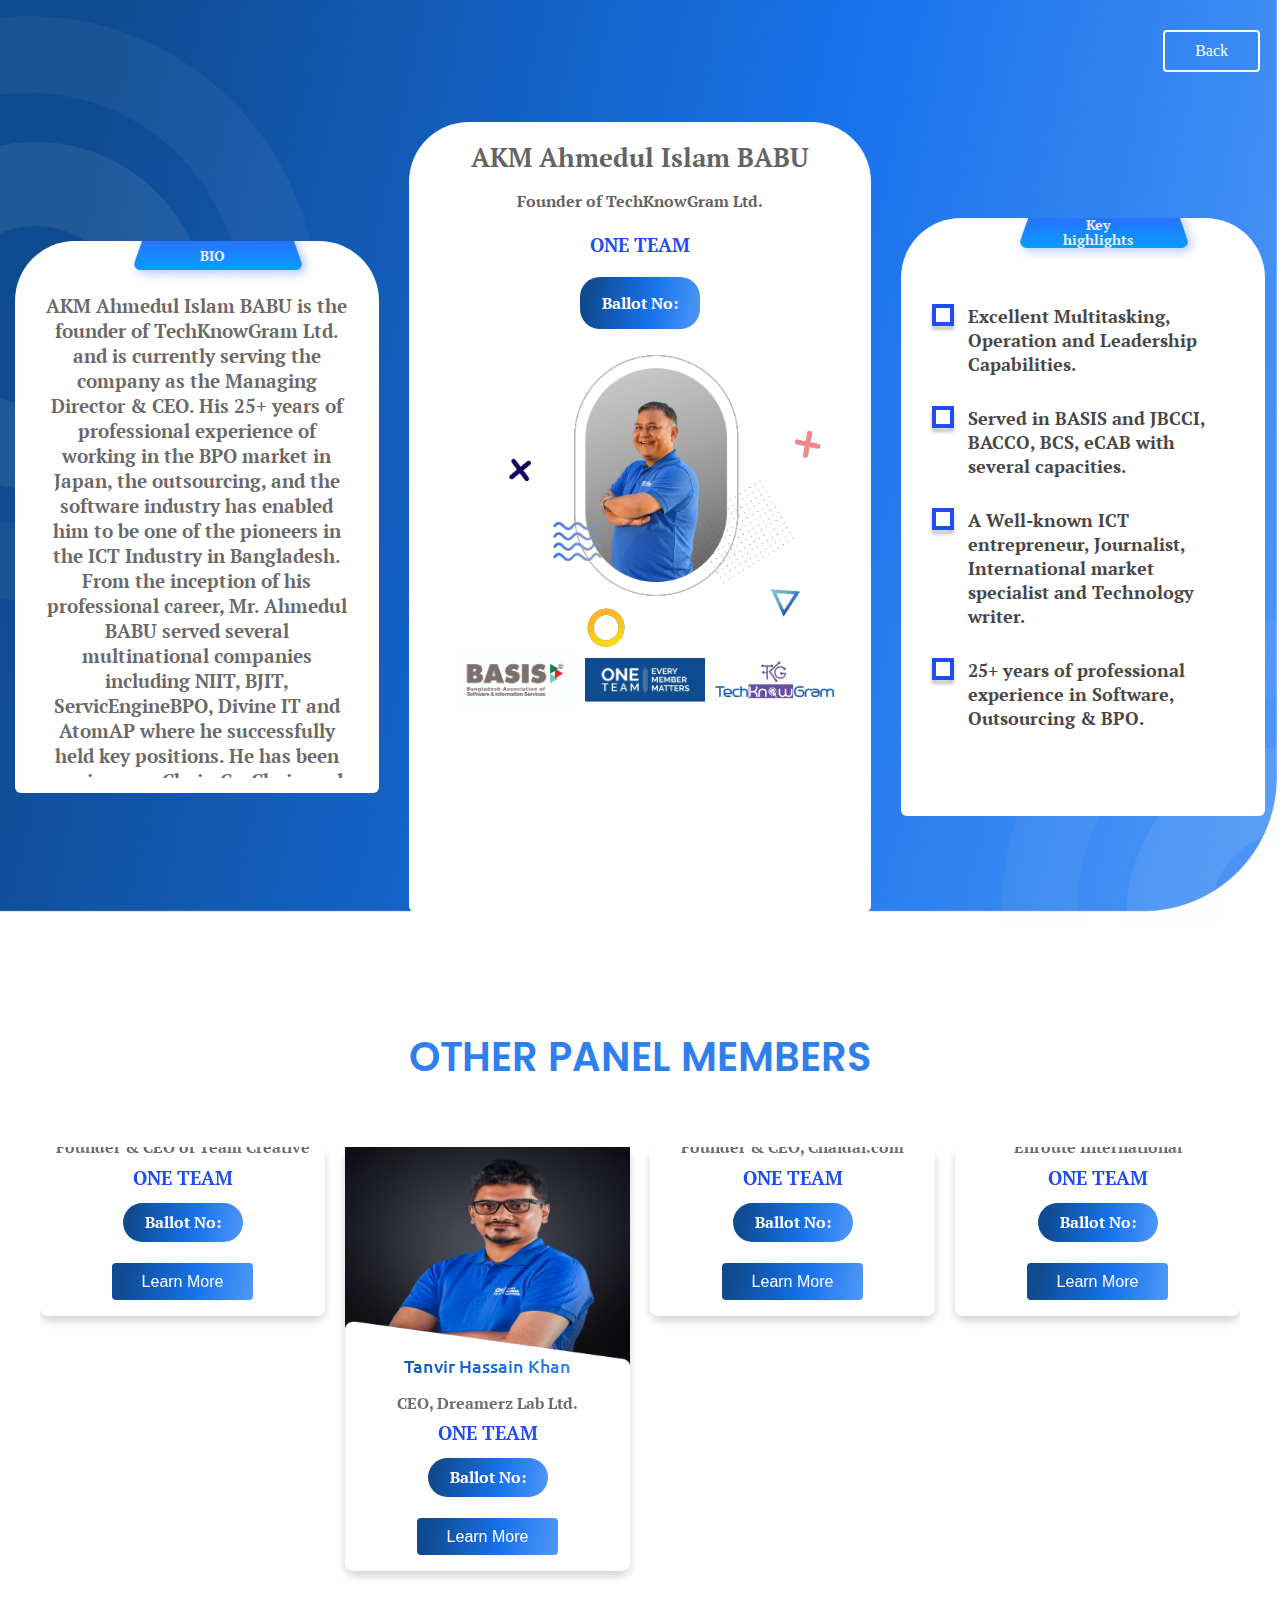
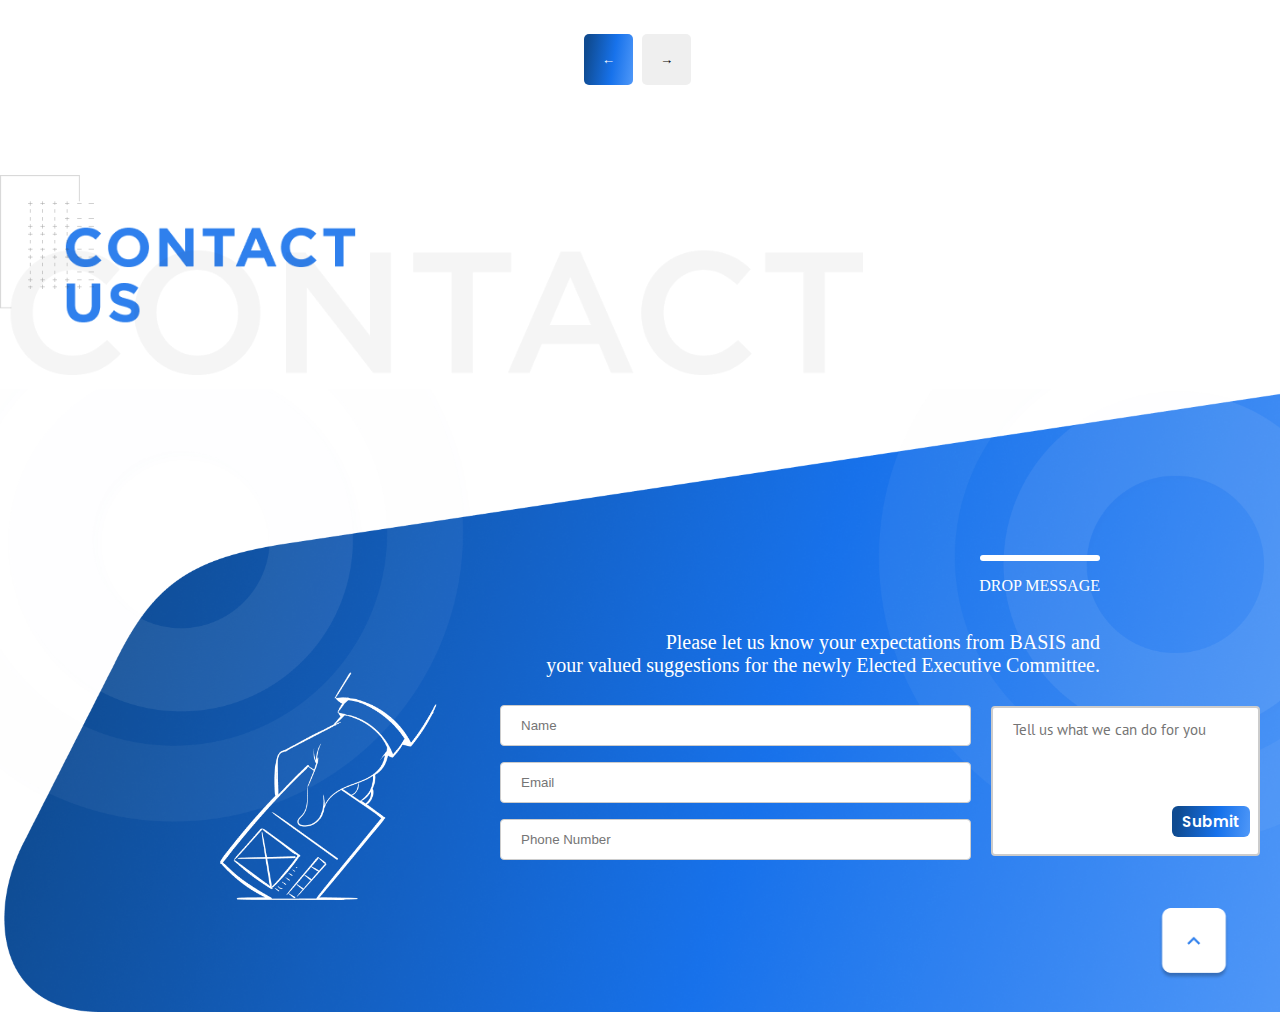
==== commit 7738657f: "updated panel member" ====
--- a/profile/ahmedul.html
+++ b/profile/ahmedul.html
@@ -14,6 +14,7 @@
   <link
     href="https://fonts.googleapis.com/css2?family=PT+Sans:wght@400;700&family=PT+Serif:wght@400;700&family=Poppins:wght@400;500&family=Ubuntu:wght@400;500&display=swap"
     rel="stylesheet">
+    
   <script src="https://ajax.googleapis.com/ajax/libs/jquery/1.9.1/jquery.min.js"></script>
   <script src="/js/lightslider.js"></script>
   <link rel="stylesheet" href="https://cdnjs.cloudflare.com/ajax/libs/toastr.js/latest/toastr.min.css"
@@ -22,49 +23,7 @@
   <script src="https://cdnjs.cloudflare.com/ajax/libs/toastr.js/latest/toastr.min.js"
     integrity="sha512-VEd+nq25CkR676O+pLBnDW09R7VQX9Mdiij052gVCp5yVH3jGtH70Ho/UUv4mJDsEdTvqRCFZg0NKGiojGnUCw=="
     crossorigin="anonymous" referrerpolicy="no-referrer"></script>
-  <!-- Primary Meta Tags -->
-  <title>One Team</title>
-  <meta name="title" content="One Team">
-  <meta name="description"
-    content="One Team is panel for upcoming Basis Election in 26th December 2021 for the term 2022-2023 where our team slogan is “Every Member Matters”">
-
-  <!-- Open Graph / Facebook -->
-  <meta property="og:type" content="website">
-  <meta property="og:url" content="https://oneteambd.com">
-  <meta property="og:title" content="One Team">
-  <meta property="og:description"
-    content="One Team is panel for upcoming Basis Election in 26th December 2021 for the term 2022-2023 where our team slogan is “Every Member Matters”">
-  <meta property="og:image" content="/public-asset/og-image.png">
-
-  <!-- Twitter -->
-  <meta property="twitter:card"
-    content="One Team is panel for upcoming Basis Election in 26th December 2021 for the term 2022-2023 where our team slogan is “Every Member Matters”">
-
-  <meta property="twitter:url" content="https://oneteambd.com">
-  <meta property="twitter:title" content="One Team">
-  <meta property="twitter:description"
-    content="One Team is panel for upcoming Basis Election in 26th December 2021 for the term 2022-2023 where our team slogan is “Every Member Matters”">
-  <meta property="twitter:image" content="/public-asset/og-image.png">
-
-
-  <!-- fav -->
-  <link rel="apple-touch-icon" sizes="57x57" href="/site-assets/apple-icon-57x57.png">
-  <link rel="apple-touch-icon" sizes="60x60" href="/site-assets/apple-icon-60x60.png">
-  <link rel="apple-touch-icon" sizes="72x72" href="/site-assets/apple-icon-72x72.png">
-  <link rel="apple-touch-icon" sizes="76x76" href="/site-assets/apple-icon-76x76.png">
-  <link rel="apple-touch-icon" sizes="114x114" href="/site-assets/apple-icon-114x114.png">
-  <link rel="apple-touch-icon" sizes="120x120" href="/site-assets/apple-icon-120x120.png">
-  <link rel="apple-touch-icon" sizes="144x144" href="/site-assets/apple-icon-144x144.png">
-  <link rel="apple-touch-icon" sizes="152x152" href="/site-assets/apple-icon-152x152.png">
-  <link rel="apple-touch-icon" sizes="180x180" href="/site-assets/apple-icon-180x180.png">
-  <link rel="icon" type="image/png" sizes="192x192" href="/site-assets/android-icon-192x192.png">
-  <link rel="icon" type="image/png" sizes="32x32" href="/site-assets/favicon-32x32.png">
-  <link rel="icon" type="image/png" sizes="96x96" href="/site-assets/favicon-96x96.png">
-  <link rel="icon" type="image/png" sizes="16x16" href="/site-assets/favicon-16x16.png">
-  <link rel="manifest" href="/site-assets/manifest.json">
-  <meta name="msapplication-TileColor" content="#0F4B91">
-  <meta name="msapplication-TileImage" content="/site-assets/ms-icon-144x144.png">
-  <meta name="theme-color" content="#0F4B91">
+  <title>Test</title>
   <script>
     $(document).ready(function () {
       var slider = $("#memberSlider").lightSlider({
@@ -90,11 +49,20 @@
           {
             breakpoint: 480,
             settings: {
-              item: 2,
+              item: 1,
               slideMove: 1,
+              width: 100,
             },
           },
         ],
+        onBeforeNextSlide: function (el) {
+          $("#goToPrevSlide").removeClass("agendaBtnActive")
+          $("#goToNextSlide").addClass("agendaBtnActive")
+        },
+        onBeforePrevSlide: function (el) {
+          $("#goToPrevSlide").addClass("agendaBtnActive")
+          $("#goToNextSlide").removeClass("agendaBtnActive")
+        },
       });
       $("#goToPrevSlide").on("click", function () {
         slider.goToPrevSlide();
@@ -254,9 +222,8 @@
                   <h3>ONE TEAM</h3>
                   <div class="ballot">Ballot No:</div>
                 </div>
-                <div>
-                  <a class="button" href="/profile/tanvir.html">Learn More</a>
-
+                <div class="learn">
+                  <a class="button" style="text-decoration: none;" href="/profile/tanvir.html">Learn More</a>
                 </div>
             </li>
             <li class="li_member">
@@ -389,17 +356,12 @@
               </div>
             </li>
           </ul>
-          <div class="sliderBtn">
-            <p type="button" id="goToPrevSlide">
-              <!-- <img src="/img/left.png" alt="" srcset=""> -->
-              <img src="/img/left-button.png" alt="" srcset="">
-            </p>
-            <p type="button" id="goToNextSlide">
-              <!-- <img src="/img/rightbutton .png" alt="" srcset=""> -->
-              <img src="/img/rightbutton.png" alt="" srcset="">
-
-            </p>
+
+          <div class="member-btn">
+            <button id="goToPrevSlide" class="agendaBtn agendaBtnActive">&#8592;</button>
+            <button id="goToNextSlide" class="agendaBtn">&#8594;</button>
           </div>
+
         </div>
       </section>
 
--- a/css/main.css
+++ b/css/main.css
@@ -5,16 +5,6 @@
 body {
   padding: 0px;
   margin: 0px;
-}
-body::-webkit-scrollbar {
-  width: 5px;
-}
-body::-webkit-scrollbar-track {
-  -webkit-box-shadow: inset 0 0 6px rgba(0, 0, 0, 0.3);
-}
-body::-webkit-scrollbar-thumb {
-  background-color: darkgrey;
-  outline: 1px solid slategrey;
 }
 @import url("https://fonts.googleapis.com/css2?family=PT+Serif:wght@700&display=swap");
 @import url("https://fonts.googleapis.com/css2?family=PT+Serif:wght@700&family=Poppins:ital,wght@1,500&display=swap");
@@ -194,16 +184,6 @@
   border-radius: 8px;
   margin-left: 20px;
   overflow: auto;
-}
-.industry-item::-webkit-scrollbar {
-  width: 1px;
-}
-.industry-item::-webkit-scrollbar-track {
-  -webkit-box-shadow: inset 0 0 6px rgba(0, 0, 0, 0.3);
-}
-.industry-item::-webkit-scrollbar-thumb {
-  background-color: darkgrey;
-  outline: 1px solid #1772eb;
 }
 .industry-item h2 {
   font-family: "PT Sans", sans-serif;
@@ -385,6 +365,9 @@
   /* padding: 20px 30px; */
   text-align: center;
   line-height: 9px;
+}
+.li_member .member-details {
+  padding-bottom: 30px;
 }
 .member-details h3 {
   color: rgba(31, 77, 240, 1);
@@ -418,6 +401,8 @@
   color: #fff;
   margin-top: 20px;
   margin-bottom: 35px;
+  font-weight: 700;
+  font-family: "PT Serif", serif;
 }
 .button {
   background: linear-gradient(
@@ -435,6 +420,9 @@
   cursor: pointer;
   font-size: 16px;
   font-weight: 500;
+  font-family: "Inter", sans-serif;
+  width: fit-content;
+  margin: 0 auto;
   /* margin: 0 auto !important; */
 }
 .contact-section {
@@ -632,11 +620,21 @@
 .li_member {
   box-shadow: 0px 5px 10px rgba(0, 0, 0, 0.18);
   border-radius: 10px;
-  height: 75%;
-}
-.li_member h2 {
+  height: auto;
+}
+
+.li_member .member-details h2 {
   font-size: 18px !important;
   line-height: 25px;
+  font-family: "Ubuntu", sans-serif;
+  background: linear-gradient(
+    98.69deg,
+    #0f4b91 8.62%,
+    #1772eb 59.17%,
+    #4e97f8 99.1%
+  );
+  -webkit-background-clip: text;
+  -webkit-text-fill-color: transparent;
 }
 
 .sliderBtn > p {
@@ -679,7 +677,14 @@
 }
 #memberSlider {
   margin-bottom: 1px;
-  height: 580px !important;
+  height: 100% !important;
+  position: relative;
+  padding-bottom: 30px !important;
+}
+.member-btn {
+  /* position: absolute; */
+  left: 45%;
+  /* margin-top: -100px; */
 }
 .profile-content {
   text-align: center;
@@ -744,31 +749,11 @@
 
   color: rgba(73, 70, 71, 0.8103);
 }
-.card-content::-webkit-scrollbar {
-  width: 1px;
-}
-.card-content::-webkit-scrollbar-track {
-  -webkit-box-shadow: inset 0 0 6px rgba(0, 0, 0, 0.3);
-}
-.card-content::-webkit-scrollbar-thumb {
-  background-color: darkgrey;
-  outline: 1px solid #1772eb;
-}
 .key-content {
   position: relative;
   overflow: auto;
   height: auto;
   padding: 38px 0px 71px 12px;
-}
-.key-content::-webkit-scrollbar {
-  width: 1px;
-}
-.key-content:-webkit-scrollbar-track {
-  -webkit-box-shadow: inset 0 0 6px rgba(0, 0, 0, 0.3);
-}
-.key-content::-webkit-scrollbar-thumb {
-  background-color: darkgrey;
-  outline: 1px solid #1772eb;
 }
 .profile-card {
   /* height: 600px; */
--- a/css/responsive.css
+++ b/css/responsive.css
@@ -8,7 +8,6 @@
   }
   .card {
     width: 30%;
-    /* margin: 70px; */
   }
   .card-img {
     margin-left: 65px;
@@ -33,9 +32,6 @@
     font-size: 19px;
     line-height: 25px;
   }
-  /* .profile-section > div {
-    margin: 80px !important;
-  } */
 }
 @media only screen and (max-width: 1980px) {
   .profile-card {
@@ -51,11 +47,8 @@
   .card {
     width: 40%;
     height: 600px;
-    /* margin: 70px; */
   }
   .card-img {
-    /* margin-left: 30px;
-    margin-top: -15px; */
     margin-left: 28px;
     margin-top: -15px;
   }
@@ -78,9 +71,6 @@
     font-weight: 700;
     font-size: 25px;
   }
-  /* .profile-section > div {
-    margin: 80px !important;
-  } */
 }
 @media only screen and (max-width: 1440px) {
   .profile-brand {
@@ -404,19 +394,16 @@
     margin-top: 30px;
     margin-bottom: 30px;
   }
-  #memberSlider {
-    margin-bottom: -90px;
-    font-size: auto;
-  }
+
   .contact-full {
-    margin-top: -183px;
+    margin-top: -6rem;
   }
   .header-profile {
     background-size: cover;
     height: auto;
   }
   .li_member {
-    height: 340px;
+    height: auto;
   }
   .li_member .member-img {
     height: auto;
@@ -425,25 +412,24 @@
     margin-top: -80px;
   }
   .li_member > .member-details > div {
-    /* padding: 20px 30px; */
-    height: 100px;
-    line-height: 14px;
   }
   .li_member .member-details .button {
-    /* padding: 20px 30px; */
-    position: absolute;
-    left: 10%;
-    top: 52%;
-    margin-top: 104px !important;
   }
   .li_member .member-details .ballot {
-    /* padding: 20px 30px; */
-    position: absolute;
-    left: 14%;
-    top: 56%;
-    margin-top: 50px !important;
   }
   .li_member .member-details h2 {
+    font-size: 18px !important;
+    font-family: "Ubuntu", sans-serif;
+    background: linear-gradient(
+      98.69deg,
+      #0f4b91 8.62%,
+      #1772eb 59.17%,
+      #4e97f8 99.1%
+    );
+    -webkit-background-clip: text;
+    -webkit-text-fill-color: transparent;
+  }
+  .li_member .member-details h3 {
     font-size: 14px !important;
   }
   .li_member h2 {
@@ -452,9 +438,7 @@
   .li_member h3 {
     font-size: 14px;
   }
-  .li_member h4 {
-    font-size: 14px;
-  }
+
   .card > .key-content > ul {
     font-size: 15px;
     background: url("/img/list.png") no-repeat left top;
@@ -526,6 +510,7 @@
   #memberSlider {
     margin-bottom: -60px;
     font-size: 12px;
+    padding-bottom: 81px !important;
   }
   .contact-full {
     margin-top: -60px;
@@ -582,14 +567,6 @@
     margin-top: 20px;
     height: 100px;
   }
-  /* .members {
-    display: grid;
-    grid-template-columns: repeat(3, minmax(300px, max-content));
-    justify-content: center;
-    grid-gap: 2rem;
-  } */
-
-  /* Dealing with single orphan */
 
   .members > div {
     flex: 0 0 calc(25% - autofit);
@@ -716,16 +693,11 @@
     line-height: 30px;
     font-size: 15px;
   }
-  /* .profile-content {
-    height: 400px;
-    margin-top: -30px;
-    width: 300px;
-    font-size: 12px;
-  } */
+
   .ballot {
     padding: 10px 2px;
     border-radius: 20px;
-    /* width: 100px; */
+
     margin: 0 auto;
     color: #fff;
     margin-top: 10px;
@@ -789,23 +761,16 @@
     margin-top: -60px;
   }
   .li_member > .member-details > div {
-    /* padding: 20px 30px; */
-    height: 100px;
-    line-height: 14px;
-  }
-  .li_member > .member-details .button {
-    /* padding: 20px 30px; */
-    position: absolute;
-    left: 20%;
-    top: 60%;
-    margin-top: 104px !important;
-  }
+  }
+  .li_member {
+    padding-bottom: 20px;
+  }
+
   .li_member > .member-details .ballot {
-    /* padding: 20px 30px; */
-    position: absolute;
-    left: 25%;
-    top: 60%;
-    margin-top: 50px !important;
+  }
+  .li_member > .member-details h4 {
+    font-size: 14px !important;
+    line-height: 14px !important;
   }
   .profile-section > img {
     width: 77%;
@@ -952,3 +917,13 @@
     margin-bottom: -90vh;
   }
 }
+@media (max-width: 480px) {
+  .li_member {
+  }
+  .member-btn {
+    margin-top: auto;
+  }
+  .li_member .member-details {
+    padding-bottom: 40px;
+  }
+}
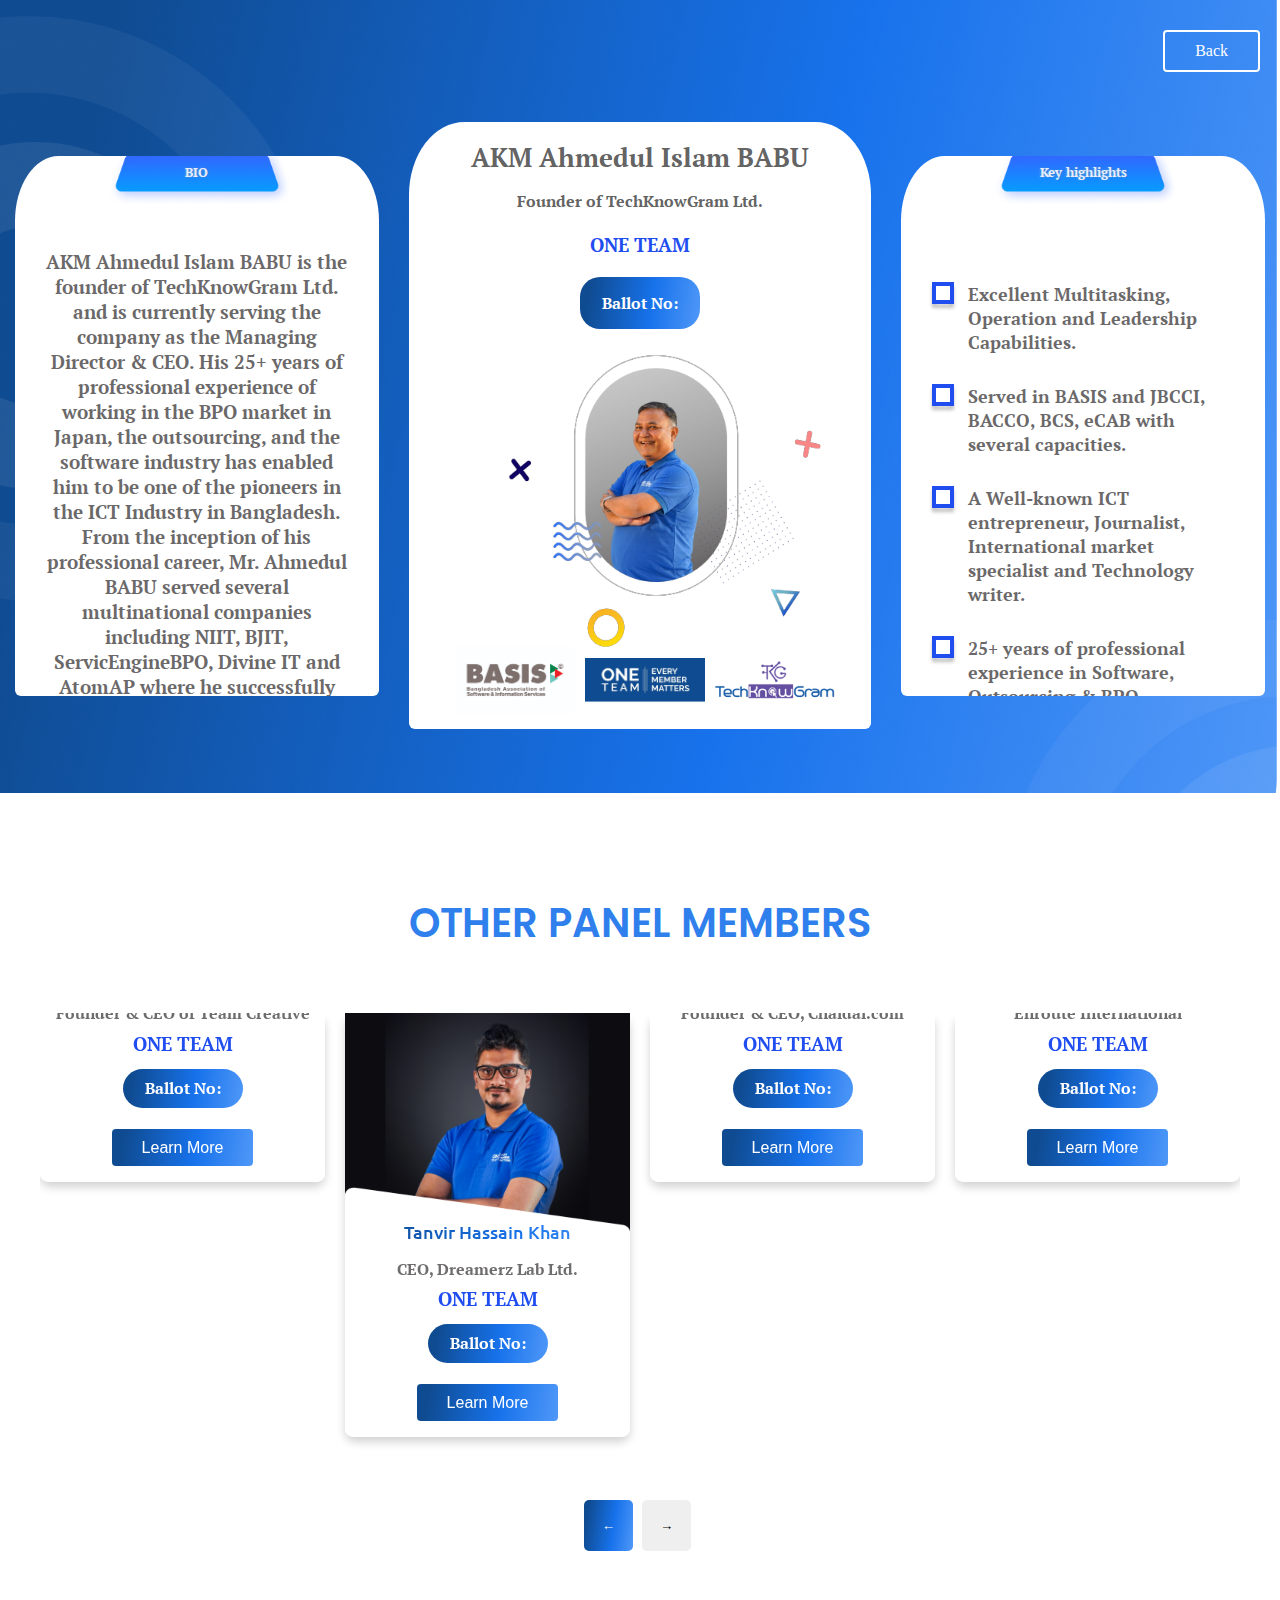
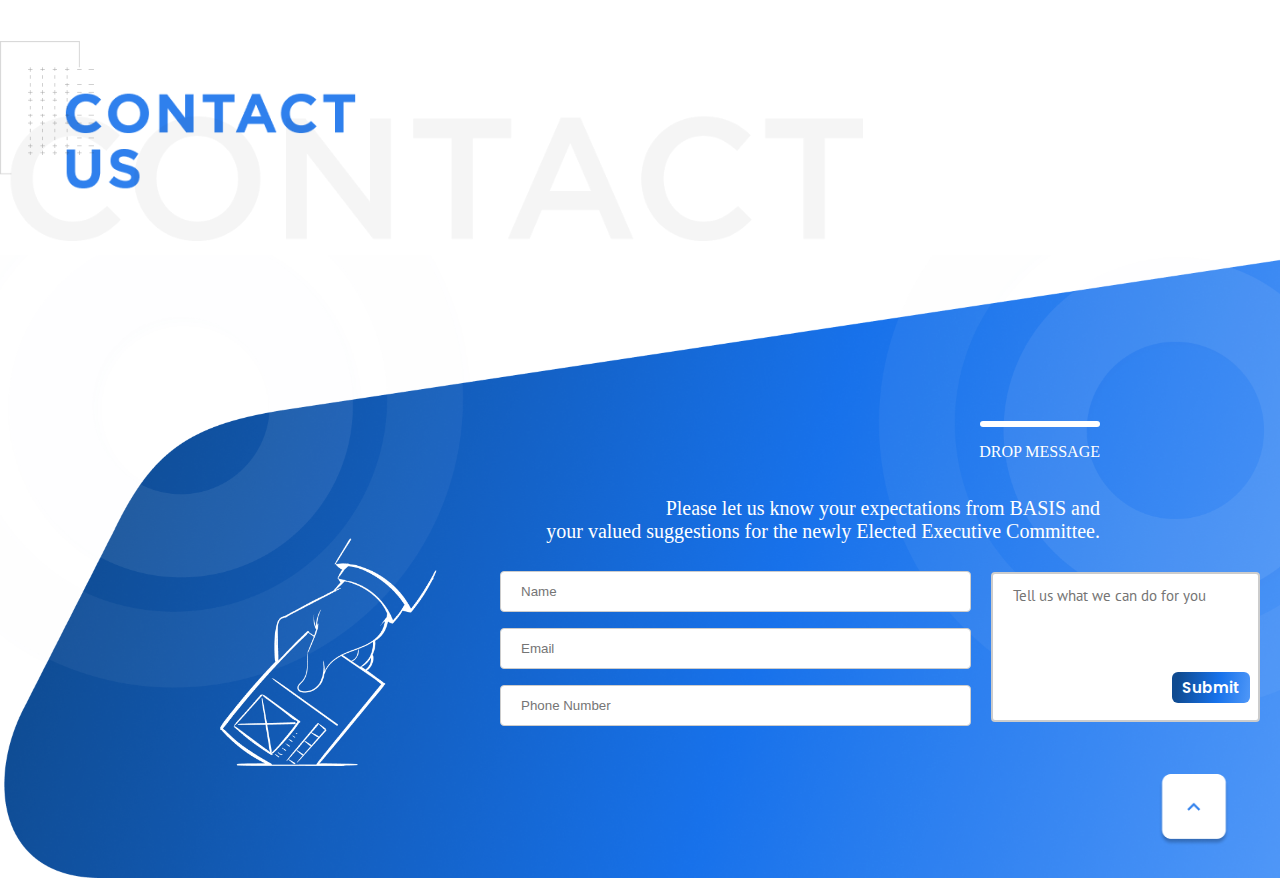
==== commit d87d0a25: "updated panel member" ====
--- a/profile/ahmedul.html
+++ b/profile/ahmedul.html
@@ -23,7 +23,49 @@
   <script src="https://cdnjs.cloudflare.com/ajax/libs/toastr.js/latest/toastr.min.js"
     integrity="sha512-VEd+nq25CkR676O+pLBnDW09R7VQX9Mdiij052gVCp5yVH3jGtH70Ho/UUv4mJDsEdTvqRCFZg0NKGiojGnUCw=="
     crossorigin="anonymous" referrerpolicy="no-referrer"></script>
-  <title>Test</title>
+  <!-- Primary Meta Tags -->
+  <title>One Team</title>
+  <meta name="title" content="One Team">
+  <meta name="description"
+    content="One Team is panel for upcoming Basis Election in 26th December 2021 for the term 2022-2023 where our team slogan is “Every Member Matters”">
+
+  <!-- Open Graph / Facebook -->
+  <meta property="og:type" content="website">
+  <meta property="og:url" content="https://oneteambd.com">
+  <meta property="og:title" content="One Team">
+  <meta property="og:description"
+    content="One Team is panel for upcoming Basis Election in 26th December 2021 for the term 2022-2023 where our team slogan is “Every Member Matters”">
+  <meta property="og:image" content="/public-asset/og-image.png">
+
+  <!-- Twitter -->
+  <meta property="twitter:card"
+    content="One Team is panel for upcoming Basis Election in 26th December 2021 for the term 2022-2023 where our team slogan is “Every Member Matters”">
+
+  <meta property="twitter:url" content="https://oneteambd.com">
+  <meta property="twitter:title" content="One Team">
+  <meta property="twitter:description"
+    content="One Team is panel for upcoming Basis Election in 26th December 2021 for the term 2022-2023 where our team slogan is “Every Member Matters”">
+  <meta property="twitter:image" content="/public-asset/og-image.png">
+
+
+  <!-- fav -->
+  <link rel="apple-touch-icon" sizes="57x57" href="/site-assets/apple-icon-57x57.png">
+  <link rel="apple-touch-icon" sizes="60x60" href="/site-assets/apple-icon-60x60.png">
+  <link rel="apple-touch-icon" sizes="72x72" href="/site-assets/apple-icon-72x72.png">
+  <link rel="apple-touch-icon" sizes="76x76" href="/site-assets/apple-icon-76x76.png">
+  <link rel="apple-touch-icon" sizes="114x114" href="/site-assets/apple-icon-114x114.png">
+  <link rel="apple-touch-icon" sizes="120x120" href="/site-assets/apple-icon-120x120.png">
+  <link rel="apple-touch-icon" sizes="144x144" href="/site-assets/apple-icon-144x144.png">
+  <link rel="apple-touch-icon" sizes="152x152" href="/site-assets/apple-icon-152x152.png">
+  <link rel="apple-touch-icon" sizes="180x180" href="/site-assets/apple-icon-180x180.png">
+  <link rel="icon" type="image/png" sizes="192x192" href="/site-assets/android-icon-192x192.png">
+  <link rel="icon" type="image/png" sizes="32x32" href="/site-assets/favicon-32x32.png">
+  <link rel="icon" type="image/png" sizes="96x96" href="/site-assets/favicon-96x96.png">
+  <link rel="icon" type="image/png" sizes="16x16" href="/site-assets/favicon-16x16.png">
+  <link rel="manifest" href="/site-assets/manifest.json">
+  <meta name="msapplication-TileColor" content="#0F4B91">
+  <meta name="msapplication-TileImage" content="/site-assets/ms-icon-144x144.png">
+  <meta name="theme-color" content="#0F4B91">
   <script>
     $(document).ready(function () {
       var slider = $("#memberSlider").lightSlider({
@@ -266,7 +308,7 @@
               <div class="member-details">
                 <div>
                   <h2>Fahim Ahmed</h2>
-                  <h4>Managing Director & CEO, Pathao</h4>
+                  <h4>M.D & CEO, Pathao</h4>
                   <h3>ONE TEAM</h3>
                   <div class="ballot">Ballot No:</div>
                 </div>
--- a/css/main.css
+++ b/css/main.css
@@ -5,6 +5,16 @@
 body {
   padding: 0px;
   margin: 0px;
+}
+body::-webkit-scrollbar {
+  width: 5px;
+}
+body::-webkit-scrollbar-track {
+  -webkit-box-shadow: inset 0 0 6px rgba(0, 0, 0, 0.3);
+}
+body::-webkit-scrollbar-thumb {
+  background-color: darkgrey;
+  outline: 1px solid slategrey;
 }
 @import url("https://fonts.googleapis.com/css2?family=PT+Serif:wght@700&display=swap");
 @import url("https://fonts.googleapis.com/css2?family=PT+Serif:wght@700&family=Poppins:ital,wght@1,500&display=swap");
@@ -184,6 +194,16 @@
   border-radius: 8px;
   margin-left: 20px;
   overflow: auto;
+}
+.industry-item::-webkit-scrollbar {
+  width: 1px;
+}
+.industry-item::-webkit-scrollbar-track {
+  -webkit-box-shadow: inset 0 0 6px rgba(0, 0, 0, 0.3);
+}
+.industry-item::-webkit-scrollbar-thumb {
+  background-color: darkgrey;
+  outline: 1px solid #1772eb;
 }
 .industry-item h2 {
   font-family: "PT Sans", sans-serif;
@@ -602,20 +622,25 @@
   position: relative;
   text-align: center;
   color: white;
-  width: 190px;
+  width: 343px;
   margin: 0 auto;
-  margin-top: -31px;
+  display: flex;
+  justify-content: center;
+  margin-top: -39px;
 }
 .card-title {
   position: absolute;
   font-family: "PT Serif", serif;
   top: 34%;
-  left: 50%;
+  left: 50% !important;
   transform: translate(-50%, -50%);
   color: #e7eeff;
   line-height: 15px;
-  font-weight: 700;
-  font-size: 13px;
+  font-weight: bold;
+  font-style: normal;
+  font-size: 24px;
+  text-shadow: -1px 0px 2px rgba(255, 239, 192, 0.2),
+    1px 0px 2px rgba(180, 134, 0, 0.2);
 }
 .li_member {
   box-shadow: 0px 5px 10px rgba(0, 0, 0, 0.18);
@@ -729,7 +754,7 @@
   height: 510px;
   background-color: white;
   padding: 15px;
-  border-radius: 60px 60px 6px 6px;
+  border-radius: 12% 12% 6px 6px;
   margin: 15px;
   text-align: center;
   position: relative;
@@ -749,11 +774,31 @@
 
   color: rgba(73, 70, 71, 0.8103);
 }
+.card-content::-webkit-scrollbar {
+  width: 1px;
+}
+.card-content::-webkit-scrollbar-track {
+  -webkit-box-shadow: inset 0 0 6px rgba(0, 0, 0, 0.3);
+}
+.card-content::-webkit-scrollbar-thumb {
+  background-color: darkgrey;
+  outline: 1px solid #1772eb;
+}
 .key-content {
   position: relative;
   overflow: auto;
   height: auto;
   padding: 38px 0px 71px 12px;
+}
+.key-content::-webkit-scrollbar {
+  width: 1px;
+}
+.key-content:-webkit-scrollbar-track {
+  -webkit-box-shadow: inset 0 0 6px rgba(0, 0, 0, 0.3);
+}
+.key-content::-webkit-scrollbar-thumb {
+  background-color: darkgrey;
+  outline: 1px solid #1772eb;
 }
 .profile-card {
   /* height: 600px; */
@@ -827,7 +872,7 @@
   font-weight: bold;
   font-size: 18px;
   line-height: 24px;
-  color: #494647;
+  color: rgba(73, 70, 71, 0.8103);
   margin-bottom: 1rem;
   background: url("/img/list.png") no-repeat left top;
   background-size: 25px 27px 11px;
--- a/css/responsive.css
+++ b/css/responsive.css
@@ -14,108 +14,106 @@
     margin-top: -15px;
   }
   .trapezoid-bio > img {
-    width: 144%;
-  }
-  .trapezoid-bio {
-    margin: -39px 240px;
+    /* width: 144%; */
+  }
+  .trapezoid-bio {
+    /* margin: -39px 240px; */
   }
   .card-title {
-    top: 37%;
+    transform: translate(-50%, -50%);
+    color: #e7eeff;
+    line-height: 24px;
+    font-weight: 700;
+    /* font-size: 25px; */
+  }
+  .card-content {
+    font-size: 19px;
+    line-height: 25px;
+  }
+}
+@media only screen and (max-width: 1920px) {
+  .profile-card {
+    height: 790px !important;
+    width: auto !important;
+  }
+  .profile-brand {
+    margin-top: 39px;
+  }
+  .header-profile {
+    height: auto;
+  }
+  .card {
+    width: 40%;
+    /* height: 600px; */
+  }
+  .card-img {
+    margin-left: 12px;
+    margin-top: -15px;
+  }
+  .card-content {
+    font-size: 19px;
+    line-height: 25px;
+  }
+  .trapezoid-bio > img {
+    /* width: 144%; */
+  }
+  .trapezoid-bio {
+    /* margin: -39px 193px; */
+  }
+  .card-title {
+    /* top: 37%;
     left: 71%;
     transform: translate(-50%, -50%);
     color: #e7eeff;
     line-height: 24px;
-    font-weight: 700;
-    font-size: 25px;
+    font-weight: 700; */
+    /* font-size: 25px; */
+  }
+}
+@media only screen and (max-width: 1440px) {
+  .profile-brand {
+    margin-top: -35px;
+  }
+  .card-img {
+    margin-left: 45px;
+    margin-top: -15px;
+  }
+
+  .profile-card {
+    height: 395px;
+  }
+  .trapezoid-bio > img {
+    width: 100%;
+  }
+  .trapezoid-bio {
+    width: 185px;
+    margin-top: -31px;
+  }
+  .card-title {
+    line-height: 15px;
+    font-size: 13px;
+  }
+  .trapezoid-bio > img {
+    width: 104%;
+  }
+  .trapezoid-bio {
+    /* margin: -39px 89px; */
   }
   .card-content {
     font-size: 19px;
     line-height: 25px;
   }
 }
-@media only screen and (max-width: 1980px) {
+@media only screen and (min-width: 1025px) and (max-width: 1440px) {
+  .header-profile {
+    height: auto;
+    padding-bottom: 49px;
+  }
+  .card {
+    /* height: auto; */
+  }
   .profile-card {
-    height: 790px !important;
-    width: auto !important;
-  }
-  .profile-brand {
-    margin-top: 39px;
-  }
-  .header-profile {
-    height: auto;
-  }
-  .card {
-    width: 40%;
-    height: 600px;
-  }
-  .card-img {
-    margin-left: 28px;
-    margin-top: -15px;
-  }
-  .card-content {
-    font-size: 19px;
-    line-height: 25px;
-  }
-  .trapezoid-bio > img {
-    width: 144%;
-  }
-  .trapezoid-bio {
-    margin: -39px 193px;
-  }
-  .card-title {
-    top: 37%;
-    left: 71%;
-    transform: translate(-50%, -50%);
-    color: #e7eeff;
-    line-height: 24px;
-    font-weight: 700;
-    font-size: 25px;
-  }
-}
-@media only screen and (max-width: 1440px) {
-  .profile-brand {
-    margin-top: -35px;
-  }
-  .card-img {
-    margin-left: 45px;
-    margin-top: -15px;
-  }
-
-  .profile-card {
-    height: 395px;
-  }
-  .trapezoid-bio > img {
-    width: 100%;
-  }
-  .card-title {
-    top: 38%;
-    left: 49%;
-    transform: translate(-50%, -50%);
-    color: #e7eeff;
-    line-height: 15px;
-    font-weight: 700;
-    font-size: 14px;
-  }
-  .trapezoid-bio > img {
-    width: 104%;
-  }
-  .trapezoid-bio {
-    margin: -39px 89px;
-  }
-  .card-content {
-    font-size: 19px;
-    line-height: 25px;
-  }
-}
-@media only screen and (min-width: 1025px) and (max-width: 1440px) {
-  .header-profile {
-    height: auto;
-  }
-  .card {
-    height: auto;
-  }
-  .profile-card {
-    height: 690px;
+    height: 607px !important;
     width: auto !important;
   }
   .profile-section > img {
@@ -176,9 +174,6 @@
   #industryNextSlide,
   #industryPrevSlide {
     display: none !important;
-  }
-  .agenda-left {
-    display: none;
   }
 }
 
@@ -686,8 +681,8 @@
     margin-left: 70px;
   }
   .card > .key-content > ul {
-    line-height: 22px;
-    font-size: 14px;
+    line-height: 19px;
+    font-size: 12px;
   }
   .card > p {
     line-height: 30px;
@@ -738,7 +733,7 @@
     position: relative;
     overflow: auto;
     height: 100%;
-    padding: 10px;
+    padding: 8px;
   }
   .key-content > ul {
     position: relative;
@@ -763,13 +758,13 @@
   .li_member > .member-details > div {
   }
   .li_member {
-    padding-bottom: 20px;
+    padding-bottom: 9px;
   }
 
   .li_member > .member-details .ballot {
   }
   .li_member > .member-details h4 {
-    font-size: 14px !important;
+    font-size: 13px !important;
     line-height: 14px !important;
   }
   .profile-section > img {
@@ -778,10 +773,10 @@
 }
 @media (max-width: 1024px) {
   .profile-card {
-    height: 470px;
+    height: 470px !important;
   }
   .card-img {
-    margin-left: 15px;
+    margin-left: 6px;
     margin-top: -15px;
   }
   .trapezoid-bio > img {
@@ -790,8 +785,8 @@
   .card-content {
     margin-top: -30px;
     height: 219px;
-    font-size: 15px;
-    line-height: 25px;
+    font-size: 12px;
+    line-height: 20px;
   }
   .key-content {
     margin-top: -31px;
@@ -804,26 +799,28 @@
   .trapezoid-bio > img {
     width: 100%;
   }
+  .trapezoid-bio {
+    width: 157px;
+    margin-top: -28px;
+  }
   .card-title {
-    top: 34%;
-    left: 49%;
-    transform: translate(-50%, -50%);
-    color: #e7eeff;
     line-height: 15px;
-    font-weight: 700;
-    font-size: 14px;
+    font-size: 11px;
   }
   .trapezoid-bio > img {
     width: 104%;
   }
   .trapezoid-bio {
-    margin: -39px 23px;
+    /* margin: -39px 23px; */
   }
 }
 @media (max-width: 768px) {
-  .header-profile {
-    margin-bottom: -60vh;
-    height: 175vh;
+  .agenda-left {
+    display: none;
+  }
+  .header-profile {
+    margin-bottom: -15rem;
+    height: 49rem;
   }
   .profile-card {
     height: 395px !important;
@@ -836,25 +833,28 @@
     width: 100%;
   }
   .trapezoid-bio {
-    width: 163px;
-    margin: -28px 5px;
+    width: 132px;
+    margin-top: -25px;
+    /* margin: -28px 5px; */
   }
   .card-title {
-    top: 33%;
-    left: 49%;
     line-height: 14px;
-    font-weight: 700;
-    font-size: 13px;
-  }
-  .card {
+    font-size: 9px;
+    top: 32%;
+  }
+  .card-content {
+    font-size: 12px;
+    line-height: 20px;
+  }
+  /* .card {
     border-radius: 43px;
-  }
+  } */
 }
 
 @media (max-width: 425px) {
   .header-profile {
-    margin-bottom: -126vh;
-    height: 447vh;
+    margin-bottom: -37rem;
+    height: 127rem;
   }
   .profile-card {
     height: 550px !important;
@@ -863,7 +863,7 @@
   }
   .trapezoid-bio {
     width: 163px;
-    margin: -28px 100px;
+    /* margin: -28px 100px; */
   }
   .card-content,
   .key-content > ul > li {
@@ -877,20 +877,20 @@
 }
 @media (max-width: 414px) {
   .header-profile {
-    height: 392vh;
-    margin-bottom: -90vh;
+    height: 128rem;
+    margin-bottom: -37rem;
   }
 }
 @media (max-width: 411px) {
   .header-profile {
-    height: 380vh;
-    margin-bottom: -90vh;
+    height: 128rem;
+    margin-bottom: -35rem;
   }
 }
 @media (max-width: 375px) {
   .header-profile {
-    height: 433vh;
-    margin-bottom: -126vh;
+    height: 123rem;
+    margin-bottom: -36rem;
   }
   .profile-card {
     height: 500px !important;
@@ -902,19 +902,19 @@
   }
   .trapezoid-bio {
     width: 163px;
-    margin: -28px 78px;
+    /* margin: -28px 78px; */
   }
 }
 @media (max-width: 360px) {
   .header-profile {
-    height: 425vh;
-    margin-bottom: -100vh;
+    height: 124rem;
+    margin-bottom: -36rem;
   }
 }
 @media (max-width: 320px) {
   .header-profile {
-    height: 505vh;
-    margin-bottom: -90vh;
+    height: 122rem;
+    margin-bottom: -34rem;
   }
 }
 @media (max-width: 480px) {
@@ -926,4 +926,12 @@
   .li_member .member-details {
     padding-bottom: 40px;
   }
-}
+  .card-title {
+    font-size: 15px;
+    top: 35%;
+  }
+  .trapezoid-bio {
+    margin-top: -33px;
+    width: 212px;
+  }
+}
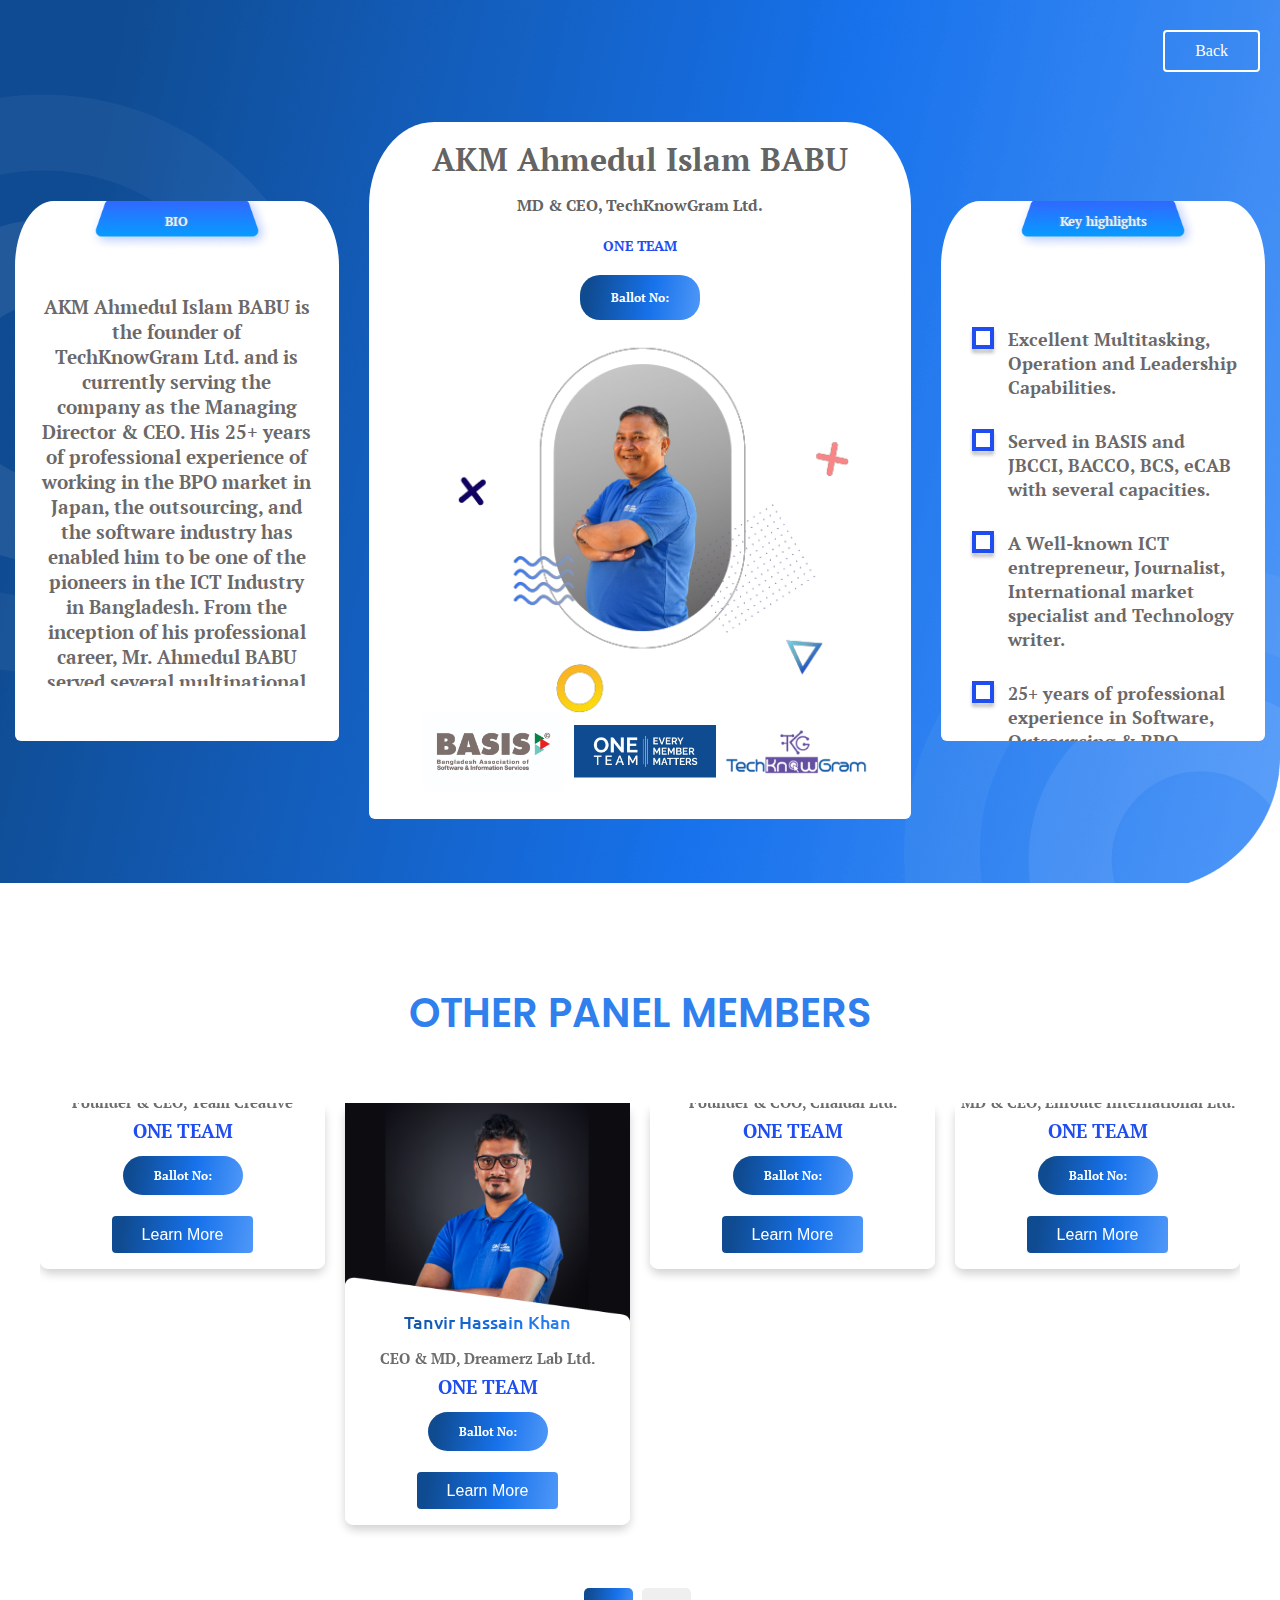
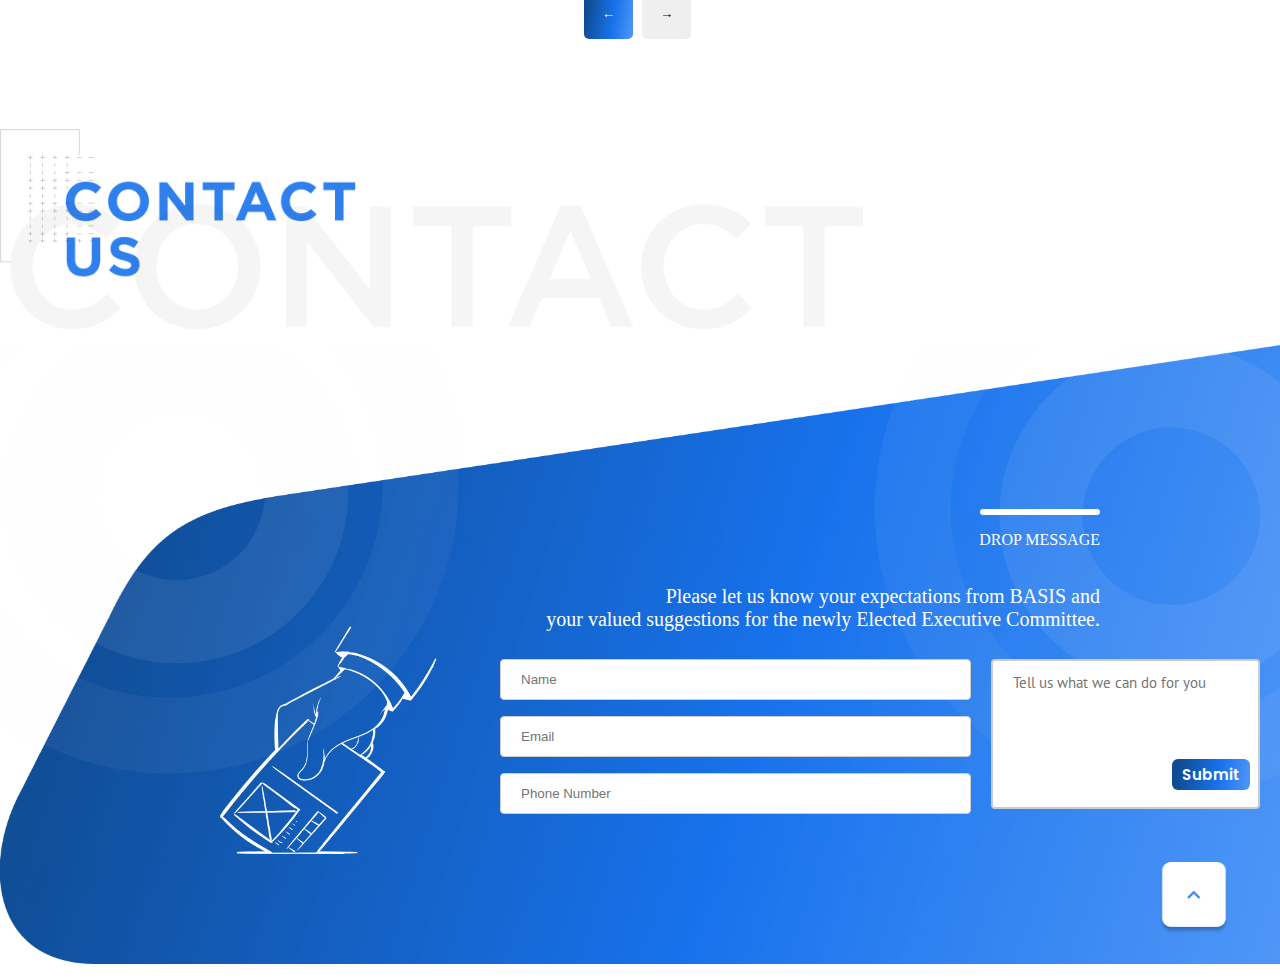
==== commit b2991862: "updated profile card" ====
--- a/profile/ahmedul.html
+++ b/profile/ahmedul.html
@@ -182,7 +182,7 @@
             <div class="profile-content">
               <div style="color:rgba(78, 78, 78, 0.9022)">
                 <h2>AKM Ahmedul Islam BABU</h2>
-                <h4>Founder of TechKnowGram Ltd.</h4>
+                <h4>MD & CEO, TechKnowGram Ltd.</h4>
                 <h3 style="color:rgba(31, 77, 240, 1)">ONE TEAM</h3>
                 <div class="ballot">Ballot No:</div>
               </div>
@@ -244,7 +244,7 @@
               <div class="member-details">
                 <div>
                   <h2>Russell T. Ahmed</h2>
-                  <h4>Founder & CEO of Team Creative</h4>
+                           <h4>Founder & CEO, Team Creative</h4>
                   <h3>ONE TEAM</h3>
                   <div class="ballot">Ballot No:</div>
                 </div>
@@ -260,7 +260,7 @@
               <div class="member-details">
                 <div>
                   <h2>Tanvir Hassain Khan</h2>
-                  <h4>CEO, Dreamerz Lab Ltd.</h4>
+                  <h4>CEO & MD, Dreamerz Lab Ltd.</h4>
                   <h3>ONE TEAM</h3>
                   <div class="ballot">Ballot No:</div>
                 </div>
@@ -275,7 +275,7 @@
               <div class="member-details">
                 <div>
                   <h2>Zia Ashraf</h2>
-                  <h4>Founder & CEO, Chaldal.com</h4>
+                  <h4>Founder & COO, Chaldal Ltd.</h4>
                   <h3>ONE TEAM</h3>
                   <div class="ballot">Ballot No:</div>
                 </div>
@@ -291,7 +291,7 @@
               <div class="member-details">
                 <div>
                   <h2>Abu Daud Khan</h2>
-                  <h4>Enroute International</h4>
+                  <h4>MD & CEO, Enroute International Ltd.</h4>
                   <h3>ONE TEAM</h3>
                   <div class="ballot">Ballot No:</div>
                 </div>
@@ -308,7 +308,7 @@
               <div class="member-details">
                 <div>
                   <h2>Fahim Ahmed</h2>
-                  <h4>M.D & CEO, Pathao</h4>
+                  <h4>MD & CEO, Pathao Ltd.</h4>
                   <h3>ONE TEAM</h3>
                   <div class="ballot">Ballot No:</div>
                 </div>
@@ -325,7 +325,7 @@
               <div class="member-details">
                 <div>
                   <h2>Ms Samira Zuberi Himika</h2>
-                  <h4>CEO, Giga Tech Ltd.</h4>
+                  <h4>Managing Director, Giga Tech Ltd.</h4>
                   <h3>ONE TEAM</h3>
                   <div class="ballot">Ballot No:</div>
                 </div>
@@ -341,7 +341,7 @@
               <div class="member-details">
                 <div>
                   <h2>Rezwana Khan</h2>
-                  <h4>CEO, Star Computer Systems Ltd.</h4>
+                  <h4>MD & CEO, Star Computer Systems Ltd.</h4>
                   <h3>ONE TEAM</h3>
                   <div class="ballot">Ballot No:</div>
                 </div>
@@ -357,7 +357,7 @@
               <div class="member-details">
                 <div>
                   <h2>AKM Ahmedul Islam BABU</h2>
-                  <h4>Founder of TechKnowGram Ltd.</h4>
+                  <h4>MD & CEO, TechKnowGram Ltd.</h4>
                   <h3>ONE TEAM</h3>
                   <div class="ballot">Ballot No:</div>
                 </div>
@@ -372,7 +372,7 @@
               <div class="member-details">
                 <div>
                   <h2>Mr. Suzadur Rahman</h2>
-                  <h4>Founder of Mindlabz Ltd.</h4>
+                  <h4>MD & CEO, Mindlabz</h4>
                   <h3>ONE TEAM</h3>
                   <div class="ballot">Ballot No:</div>
                 </div>
@@ -388,7 +388,7 @@
               <div class="member-details">
                 <div>
                   <h2>Zaman Khan</h2>
-                  <h4>Founder & CEO of ZAMAN IT</h4>
+                  <h4>Chairman & CEO, Zaman IT</h4>
                   <h3>ONE TEAM</h3>
                   <div class="ballot">Ballot No:</div>
                 </div>
--- a/css/main.css
+++ b/css/main.css
@@ -16,8 +16,8 @@
   background-color: darkgrey;
   outline: 1px solid slategrey;
 }
-@import url("https://fonts.googleapis.com/css2?family=PT+Serif:wght@700&display=swap");
-@import url("https://fonts.googleapis.com/css2?family=PT+Serif:wght@700&family=Poppins:ital,wght@1,500&display=swap");
+/* @import url("https://fonts.googleapis.com/css2?family=PT+Serif:wght@700&display=swap");
+@import url("https://fonts.googleapis.com/css2?family=PT+Serif:wght@700&family=Poppins:ital,wght@1,500&display=swap"); */
 /* html {
   scroll-behavior: smooth;
 } */
@@ -194,16 +194,24 @@
   border-radius: 8px;
   margin-left: 20px;
   overflow: auto;
-}
+  max-height: 20rem;
+  scrollbar-color: #ffffff #0f4b91;
+  scrollbar-width: thin;
+}
+
 .industry-item::-webkit-scrollbar {
-  width: 1px;
-}
+  width: 6px;
+}
+
 .industry-item::-webkit-scrollbar-track {
-  -webkit-box-shadow: inset 0 0 6px rgba(0, 0, 0, 0.3);
-}
+  background-color: #e4e4e4;
+  border-radius: 100px;
+}
+
 .industry-item::-webkit-scrollbar-thumb {
-  background-color: darkgrey;
-  outline: 1px solid #1772eb;
+  border-radius: 100px;
+  background-color: #0f4b91;
+  box-shadow: inset 2px 2px 5px 0 rgba(#fff, 0.5);
 }
 .industry-item h2 {
   font-family: "PT Sans", sans-serif;
@@ -331,7 +339,7 @@
   -webkit-background-clip: text;
   -webkit-text-fill-color: transparent;
   line-height: 42.4px;
-  font-size: 23px;
+  font-size: 32px;
   text-align: center;
   font-family: "PT Serif", serif;
 }
@@ -352,7 +360,7 @@
 .members > div {
   box-shadow: 0px 5px 10px rgba(0, 0, 0, 0.18);
   border-radius: 10px;
-  height: 450px;
+  height: 458px;
 }
 .membersSecondPart > div {
   box-shadow: 0px 5px 10px rgba(0, 0, 0, 0.18);
@@ -399,7 +407,7 @@
   font-family: "PT Serif", serif;
   font-weight: 700;
   color: rgba(55, 51, 52, 0.7233);
-  font-size: 16px;
+  font-size: 15px;
 }
 .member-details h2 {
   font-family: "Ubuntu", sans-serif;
@@ -423,6 +431,8 @@
   margin-bottom: 35px;
   font-weight: 700;
   font-family: "PT Serif", serif;
+  font-size: 12px;
+  font-style: normal;
 }
 .button {
   background: linear-gradient(
@@ -631,7 +641,7 @@
 .card-title {
   position: absolute;
   font-family: "PT Serif", serif;
-  top: 34%;
+  top: 38%;
   left: 50% !important;
   transform: translate(-50%, -50%);
   color: #e7eeff;
@@ -721,8 +731,8 @@
   font-family: "PT Serif", serif;
   font-style: normal;
   font-weight: bold;
-  font-size: 26px;
-  line-height: 26px;
+  font-size: 32px;
+  line-height: 20px;
   text-align: center;
   color: rgba(78, 78, 78, 0.9022);
 }
@@ -732,6 +742,13 @@
   font-weight: bold;
   font-size: 16px;
   line-height: 21px;
+}
+.profile-content h3 {
+  font-family: "PT Serif", serif;
+  font-style: normal;
+  font-weight: bold;
+  font-size: 14px;
+  line-height: 18px;
 }
 .profile-brand {
   display: flex;
@@ -763,7 +780,7 @@
 .card-content {
   position: relative;
   overflow: auto;
-  height: 480px;
+  height: 387px;
   padding: 10px;
   font-family: PT Serif;
   font-style: normal;
@@ -771,8 +788,9 @@
   font-size: 15px;
   line-height: 22px;
   text-align: center;
-
   color: rgba(73, 70, 71, 0.8103);
+  scrollbar-color: #ffffff #0f4b91;
+  scrollbar-width: thin;
 }
 .card-content::-webkit-scrollbar {
   width: 1px;
@@ -789,6 +807,8 @@
   overflow: auto;
   height: auto;
   padding: 38px 0px 71px 12px;
+  scrollbar-color: #ffffff #0f4b91;
+  scrollbar-width: thin;
 }
 .key-content::-webkit-scrollbar {
   width: 1px;
@@ -820,6 +840,36 @@
   border: 8px solid #2f80ed;
   border-radius: 5px;
   overflow: auto;
+  overflow-y: scroll;
+  max-height: 23rem;
+}
+.agendaItem::-webkit-scrollbar {
+  width: 6px;
+}
+
+.agendaItem::-webkit-scrollbar-track {
+  background-color: #0f4b91;
+  border-radius: 100px;
+}
+
+.agendaItem::-webkit-scrollbar-thumb {
+  background-color: #e4e4e4;
+  border-radius: 100px;
+  box-shadow: inset 2px 2px 5px 0 rgba(#fff, 0.5);
+}
+.agendaItem::-moz-scrollbar {
+  width: 6px;
+}
+
+.agendaItem::-moz-scrollbar-track {
+  background-color: #0f4b91;
+  border-radius: 100px;
+}
+
+.agendaItem::-moz-scrollbar-thumb {
+  background-color: #e4e4e4;
+  border-radius: 100px;
+  box-shadow: inset 2px 2px 5px 0 rgba(#fff, 0.5);
 }
 .agendaItem h2 {
   font-family: "PT Serif", serif;
@@ -829,12 +879,23 @@
   font-weight: bold;
 }
 
-.agendaItem p {
+.agendaItem ul {
+  margin-left: -20px;
+}
+.agendaItem li {
   font-family: "PT Sans", sans-serif;
   margin: 0;
   font-size: 18px;
-  line-height: 35px;
-  margin-top: 30px;
+  line-height: 28px;
+  margin-top: 15px;
+  list-style-position: inside;
+  text-indent: -1em;
+}
+.agendaItem li::before {
+  content: "▣"; /* Insert content that looks like bullets */
+  padding-right: 8px;
+  color: #2f80ed; /* Or a color you prefer */
+  height: 100%;
 }
 .agenda-right {
   width: 60%;
@@ -1082,3 +1143,37 @@
 .disabledIndustryBtn {
   visibility: hidden;
 }
+
+.video-container {
+  position: relative;
+  overflow: hidden;
+  padding-top: 56.25%; /* 16:9 Aspect Ratio (divide 9 by 16 = 0.5625) */
+  box-shadow: 0px -10px 10px rgba(0, 0, 0, 0.15),
+    0px 4px 4px rgba(0, 0, 0, 0.25);
+}
+.responsive-iframe {
+  position: absolute;
+  top: 0;
+  left: 0;
+  bottom: 0;
+  right: 0;
+  width: 100%;
+  height: 100%;
+}
+.videoHeader {
+  background: #ffffff;
+  box-shadow: -4px -4px 10px rgba(0, 0, 0, 0.1), 0px 4px 4px rgba(0, 0, 0, 0.25);
+  border-radius: 50px 50px 0px 0px;
+  text-align: center;
+  padding: 10px 0px;
+  margin-top: 100px;
+}
+.videoHeader h2 {
+  font-family: "PT Serif", serif;
+  font-style: normal;
+  font-weight: bold;
+  font-size: 2vw;
+  text-align: center;
+  text-transform: uppercase;
+  color: #2f80ed;
+}
--- a/css/responsive.css
+++ b/css/responsive.css
@@ -31,24 +31,25 @@
     line-height: 25px;
   }
 }
-@media only screen and (max-width: 1920px) {
+@media only screen and (min-width: 1920px) {
   .profile-card {
-    height: 790px !important;
+    height: 810px !important;
     width: auto !important;
   }
   .profile-brand {
-    margin-top: 39px;
+    margin-top: -17px;
   }
   .header-profile {
     height: auto;
   }
   .card {
-    width: 40%;
+    /* width: 40%; */
     /* height: 600px; */
   }
   .card-img {
-    margin-left: 12px;
-    margin-top: -15px;
+    margin-left: 27px;
+    margin-top: 3px;
+    width: auto;
   }
   .card-content {
     font-size: 19px;
@@ -75,7 +76,7 @@
     margin-top: -35px;
   }
   .card-img {
-    margin-left: 45px;
+    margin-left: 21px;
     margin-top: -15px;
   }
 
@@ -103,6 +104,10 @@
     font-size: 19px;
     line-height: 25px;
   }
+  .brand {
+    height: 277px;
+    margin-top: -13.75rem;
+  }
 }
 @media only screen and (min-width: 1025px) and (max-width: 1440px) {
   .header-profile {
@@ -113,7 +118,7 @@
     /* height: auto; */
   }
   .profile-card {
-    height: 607px !important;
+    height: auto !important;
     width: auto !important;
   }
   .profile-section > img {
@@ -152,9 +157,121 @@
     margin: 0;
   }
 }
+@media (max-width: 767px) {
+  .card {
+    width: 636px;
+    height: 250px;
+    margin: 15px;
+    text-align: center;
+    overflow: scroll;
+  }
+  .profile-card {
+    width: 915px !important;
+    height: auto !important;
+  }
+  .card-img {
+    margin-left: 0px !important;
+    margin-top: -16px !important;
+  }
+  .card > .key-content > ul {
+    line-height: 19px;
+    font-size: 12px;
+    background-size: 22px;
+    padding: 0px 10px 0px 27px;
+  }
+  .card > p {
+    line-height: 30px;
+    font-size: 15px;
+  }
+  .profile-content h2 {
+    font-size: 18px;
+    line-height: 23px;
+  }
+  .profile-content h4 {
+    font-size: 11px;
+    line-height: 13px;
+  }
+  .profile-content h3 {
+    font-size: 9px;
+    line-height: 12px;
+  }
+  .card-img {
+    width: auto;
+    margin-left: 1px;
+    margin-top: 5px;
+  }
+  .ballot {
+    width: 83px;
+    margin-top: 9px;
+    margin-bottom: 21px;
+    padding: 6px 10px;
+  }
+  .button {
+    padding: 5px 6px;
+    font-size: 14px;
+  }
+  .profile-brand {
+    margin-top: -5px !important;
+  }
+  .trapezoid-bio {
+    width: 113px;
+    margin-top: -24px;
+  }
+  .header-profile {
+    margin-bottom: -15rem;
+    height: 50rem;
+  }
+  .card-title {
+    line-height: 13px;
+    font-size: 8px;
+    top: 30%;
+  }
+  .others-member-title {
+    margin-top: 96px;
+    margin-bottom: 45px;
+    font-size: 28px;
+  }
+  .li_member .member-details h2 {
+    font-size: 16px !important;
+    line-height: 28px;
+  }
+  .li_member .member-details h4 {
+    margin-top: -13px;
+    line-height: 25px;
+    font-size: 10px;
+  }
+  .li_member .member-details h3 {
+    font-size: 12px;
+  }
+  .contact-full {
+    margin-top: -85px;
+  }
+
+  /* .key-content {
+    margin-top: -58px !important;
+    margin-left: -13px !important;
+    height: 135px !important;
+  } */
+  .key-content {
+    margin-top: -58px !important;
+    margin-left: -13px !important;
+    height: 183px !important;
+  }
+  .brand {
+    border-radius: 60px 60px 0px 0px;
+    margin-top: -10.75rem;
+    height: 10rem;
+  }
+}
+
 @media only screen and (max-width: 540px) {
+  /* .brand {
+    height: 235px;
+  } */
   .brand {
-    height: 235px;
+    height: 8rem;
+    border-radius: 60px 60px 0px 0px;
+    margin-top: -176px !important;
   }
   .our-industry {
     background-size: cover;
@@ -175,9 +292,104 @@
   #industryPrevSlide {
     display: none !important;
   }
+
+  .card {
+    width: 636px;
+    height: 250px;
+    /* padding: 15px; */
+    margin: 15px;
+    text-align: center;
+    overflow: scroll;
+  }
+  .profile-card {
+    width: 915px !important;
+    height: 353px !important;
+  }
+  .card > .key-content > ul {
+    line-height: 19px;
+    font-size: 12px;
+  }
+  .key-content {
+    margin-top: -35px !important;
+  }
+  .card > p {
+    line-height: 30px;
+    font-size: 15px;
+  }
+  .profile-content h2 {
+    font-size: 18px;
+    line-height: 23px;
+  }
+  .profile-content h4 {
+    font-size: 11px;
+    line-height: 13px;
+  }
+  .profile-content h3 {
+    font-size: 9px;
+    line-height: 12px;
+  }
+  .card-img {
+    width: auto;
+    margin-left: 1px;
+    margin-top: 5px;
+  }
+  .ballot {
+    width: 83px;
+    margin-top: 9px;
+    margin-bottom: 21px;
+    padding: 6px 10px;
+  }
+  .button {
+    padding: 5px 6px;
+    font-size: 14px;
+  }
+  .profile-brand {
+    margin-top: -17px !important;
+  }
+  .trapezoid-bio {
+    width: 113px;
+    margin-top: -24px;
+    /* margin: -28px 5px; */
+  }
+  .header-profile {
+    margin-bottom: -15rem;
+    height: 43rem;
+  }
+  .card-title {
+    line-height: 13px;
+    font-size: 8px;
+    top: 30%;
+  }
+  .others-member-title {
+    margin-top: 96px;
+    margin-bottom: 45px;
+    font-size: 28px;
+  }
+  .li_member .member-details h2 {
+    font-size: 11px !important;
+    line-height: 28px;
+  }
+  .li_member .member-details h4 {
+    margin-top: -13px;
+    line-height: 25px;
+    font-size: 8px;
+  }
+  .li_member .member-details h3 {
+    font-size: 12px;
+  }
+  .contact-full {
+    margin-top: -85px;
+  }
 }
-
-@media only screen and (max-width: 450px) {
+@media only screen and (max-width: 425px) {
+  .gallery-section,
+  .contact-section {
+    margin-top: 0px;
+  }
+  .members-body .title,
+  .membersSecondPart .title {
+    font-size: 25px;
+  }
   .contact-body {
     padding: 0;
   }
@@ -198,9 +410,9 @@
     width: 80%;
   }
   .brand {
-    height: 15vh;
+    height: 8rem;
     border-radius: 60px 60px 0px 0px;
-    margin-top: -120px;
+    margin-top: -66px;
   }
   .our-brand-img > img {
     margin-top: 30px;
@@ -325,8 +537,7 @@
 
   .form-content {
     margin-right: 13px;
-    margin-left: 62px;
-    margin-top: -4px;
+    margin-left: 15px;
   }
 
   .up-button > img {
@@ -520,8 +731,8 @@
     width: 80%;
   }
   .brand {
-    border-radius: 100px 100px 0px 0px;
-    margin-top: -182px;
+    border-radius: 84px 84px 0px 0px;
+    margin-top: -207px;
   }
 
   .section-container {
@@ -538,8 +749,6 @@
   .industry-item {
     box-shadow: 0px 4px 11px rgba(0, 0, 0, 0.1);
     font-size: 15px;
-
-    overflow: scroll;
   }
   .industry-item h2 {
     border-radius: 3%;
@@ -764,20 +973,25 @@
   .li_member > .member-details .ballot {
   }
   .li_member > .member-details h4 {
-    font-size: 13px !important;
+    font-size: 11px !important;
     line-height: 14px !important;
+  }
+  .li_member > .member-details h2 {
+    font-size: 17px !important;
   }
   .profile-section > img {
     width: 77%;
   }
 }
+
 @media (max-width: 1024px) {
   .profile-card {
-    height: 470px !important;
+    height: 494px;
   }
   .card-img {
-    margin-left: 6px;
-    margin-top: -15px;
+    /* margin-left: 12px; */
+
+    margin-left: 5px;
   }
   .trapezoid-bio > img {
     width: 158px;
@@ -813,20 +1027,24 @@
   .trapezoid-bio {
     /* margin: -39px 23px; */
   }
+  .brand {
+    margin-top: -211px;
+  }
 }
-@media (max-width: 768px) {
-  .agenda-left {
+@media only screen and (max-width: 768px) {
+  .agenda-left,
+  .agenda-logo {
     display: none;
   }
   .header-profile {
-    margin-bottom: -15rem;
-    height: 49rem;
+    /* margin-bottom: -15rem; */
+    height: 40rem;
   }
   .profile-card {
-    height: 395px !important;
+    height: 400px;
   }
   .card-img {
-    margin-left: 5px;
+    margin-left: 2px;
     margin-top: -16px;
   }
   .trapezoid-bio > img {
@@ -846,18 +1064,142 @@
     font-size: 12px;
     line-height: 20px;
   }
+  .profile-brand {
+    margin-top: -22px;
+  }
   /* .card {
     border-radius: 43px;
   } */
 }
-
-@media (max-width: 425px) {
+@media only screen and (max-width: 540px) {
+  /* .brand {
+    height: 235px;
+  } */
+  .brand {
+    margin-top: -214px;
+  }
+  .our-industry {
+    background-size: cover;
+  }
+  .industry-left h2 {
+    font-size: 25px;
+  }
+  .industry-item h2 {
+    font-size: 20px;
+  }
+  .industry-right .lSAction {
+    display: block !important;
+  }
+  .industry-right .lSAction .lSPrev {
+    left: 18px;
+  }
+  #industryNextSlide,
+  #industryPrevSlide {
+    display: none !important;
+  }
+
+  .card {
+    margin: 15px;
+    text-align: center;
+    overflow: scroll;
+    border-radius: 8% 8% 6px 6px;
+  }
+  .card-content {
+    margin-top: -30px;
+    height: 252px;
+    font-size: 11px;
+    line-height: 20px;
+    padding: 2px;
+  }
+  .key-content {
+    height: 129px;
+    padding: 3px 7px 97px 5px;
+  }
+  .profile-card {
+    width: 915px !important;
+    height: 325px !important;
+  }
+  .card > .key-content > ul {
+    line-height: 19px;
+    font-size: 11px;
+    background-size: 16px;
+    padding: 0px 0px 0px 23px;
+    margin: 16px 0px -13px 2px;
+  }
+  .card > p {
+    line-height: 30px;
+    font-size: 15px;
+  }
+  .profile-content h2 {
+    font-size: 18px;
+    line-height: 23px;
+  }
+  .profile-content h4 {
+    font-size: 11px;
+    line-height: 13px;
+  }
+  .profile-content h3 {
+    font-size: 9px;
+    line-height: 12px;
+  }
+  .card-img {
+    width: auto;
+    margin-left: 10px;
+    margin-top: -8px;
+  }
+  .ballot {
+    width: 83px;
+    margin-top: 9px;
+    margin-bottom: 21px;
+    padding: 6px 10px;
+  }
+  .button {
+    padding: 5px 6px;
+    font-size: 14px;
+  }
+  .profile-brand {
+    margin-top: -17px !important;
+  }
+  .trapezoid-bio {
+    width: 113px;
+    margin-top: -24px;
+  }
   .header-profile {
-    margin-bottom: -37rem;
-    height: 127rem;
+    margin-bottom: -14rem;
+    height: 38rem;
+  }
+  .card-title {
+    line-height: 13px;
+    font-size: 8px;
+    top: 30%;
+  }
+  .others-member-title {
+    margin-top: 96px;
+    margin-bottom: 45px;
+    font-size: 28px;
+  }
+  .li_member .member-details h2 {
+    font-size: 11px !important;
+    line-height: 28px;
+  }
+  .li_member .member-details h4 {
+    margin-top: -13px;
+    line-height: 25px;
+    font-size: 8px;
+  }
+  .li_member .member-details h3 {
+    font-size: 12px;
+  }
+  .contact-full {
+    margin-top: -85px;
+  }
+}
+
+@media only screen and (max-width: 480px) {
+  .li_member {
   }
   .profile-card {
-    height: 550px !important;
+    height: 515px !important;
     width: auto !important;
     order: -1;
   }
@@ -871,44 +1213,408 @@
     line-height: 35px;
   }
   .card-img {
+    margin-left: 7px !important;
+    margin-top: -16px !important;
+  }
+  .key-content > ul > li {
+    padding-left: 15px;
+  }
+  .li_member .member-details h4 {
+    margin-top: -13px;
+    line-height: 25px;
+    font-size: 12px;
+  }
+  .card {
+    width: auto;
+    height: auto;
+    padding: 15px;
+    margin: 20px;
+    text-align: center;
+    overflow: scroll;
+  }
+  .card > button {
+    border: none;
+    position: sticky;
+    width: 129px;
+    height: 31px;
+    left: 20px;
+    margin-top: -30px;
+  }
+  .profile-section {
+    display: flex;
+    flex-direction: column;
+    justify-content: center;
+    padding-top: 50px;
+  }
+  /* .profile-content {
+    margin: 10px auto;
+    width: 380px;
+  } */
+  .ballot {
+    padding: 10px 2px;
+    border-radius: 20px;
+
+    margin: 0 auto;
+    color: #fff;
+    margin-top: 10px;
+    margin-bottom: 30px;
+  }
+  .button {
+    padding: 10px 10px;
+    width: 100px;
+    margin: 0 auto;
+    color: #fff;
+    margin-top: 30px;
+    margin-bottom: 30px;
+  }
+
+  .contact-full {
+    margin-top: -6rem;
+  }
+  .header-profile {
+    background-size: cover;
+    height: auto;
+  }
+  .li_member {
+    height: auto;
+  }
+  .li_member .member-img {
+    height: auto;
+  }
+  .li_member .member-details {
+    margin-top: -80px;
+  }
+  .li_member > .member-details > div {
+  }
+  .li_member .member-details .button {
+  }
+  .li_member .member-details .ballot {
+  }
+  .li_member .member-details h2 {
+    font-size: 18px !important;
+    font-family: "Ubuntu", sans-serif;
+    background: linear-gradient(
+      98.69deg,
+      #0f4b91 8.62%,
+      #1772eb 59.17%,
+      #4e97f8 99.1%
+    );
+    -webkit-background-clip: text;
+    -webkit-text-fill-color: transparent;
+  }
+  .li_member .member-details h3 {
+    font-size: 14px !important;
+  }
+  .li_member h2 {
+    height: auto;
+  }
+  .li_member h3 {
+    font-size: 14px;
+  }
+
+  .card > .key-content > ul {
+    font-size: 15px;
+    background: url("/img/list.png") no-repeat left top;
+    background-size: 20px 20px 11px;
+    line-height: 20px;
+    padding-left: -25px !important;
+  }
+  .agenda-logo > img {
+    left: auto;
+  }
+  .profile-card {
+    /* height: 467px !important; */
+    /* width: 363px !important; */
+    order: -1;
+  }
+  .profile-card > img {
+    margin: 0 auto;
+  }
+  .card-img {
+    width: auto;
+  }
+  .card {
+    width: auto;
+    height: auto;
+    padding: 15px;
+    margin: 15px;
+    text-align: center;
+    overflow: scroll;
+  }
+  .profile-content {
+    text-align: center !important;
+    line-height: 2px;
+  }
+  .profile-brand {
+    margin-top: -19px;
+  }
+  .profile-content h2 {
+    font-size: 25px;
+  }
+  .card-content,
+  .key-content > ul > li {
+    font-size: 25px;
+    line-height: 35px;
+  }
+  .profile-content h4 {
+    font-size: 14px;
+  }
+  .profile-content img {
+    width: 100%;
+  }
+  .sliderBtn > #goToPrevSlide {
+    width: 50px;
+    top: 50%;
+    margin-right: 10px;
+  }
+  .sliderBtn > p {
+    padding: 8px;
+  }
+  .sliderBtn > button > img {
+    width: 50px !important;
+  }
+  .sliderBtn > #goToNextSlide {
+    margin-bottom: 50px;
+    top: -32px;
+  }
+  .profile-section {
+    display: flex;
+    flex-direction: column;
+    justify-content: center;
+    padding-top: 50px;
+  }
+  .member-btn {
+    margin-top: auto;
+  }
+  .li_member .member-details {
+    padding-bottom: 40px;
+  }
+  .card-title {
+    font-size: 15px;
+    top: 35%;
+  }
+  .trapezoid-bio {
+    margin-top: -33px;
+    width: 212px;
+  }
+  .card-img {
+    margin-left: 21px;
+    margin-top: -7px;
+  }
+  .card-content,
+  .key-content > ul > li {
+    font-size: 16px;
+    line-height: 22px;
+  }
+  .others-member-title {
+    margin-top: 150px;
+    margin-bottom: 27px;
+    font-size: 25px;
+  }
+  /* .profile-card {
+    height: 446px !important;
+  } */
+  .card-content {
+    height: 387px;
+  }
+  .header-profile {
+    margin-bottom: -39rem;
+    height: 128rem;
+  }
+  .brand {
+    height: 115px;
+  }
+  .brand {
+    height: 8rem;
+    border-radius: 60px 60px 0px 0px;
+    margin-top: -80px !important;
+  }
+  .our-brand-img > img {
+    margin-top: 30px;
+    width: 100px;
+    height: auto;
+    margin-right: 20px !important;
+  }
+  .profile-brand {
+    margin-top: -18px !important;
+  }
+}
+@media only screen and (max-width: 425px) {
+  .header-profile {
+    margin-bottom: -7rem;
+    height: 99rem !important;
+  }
+  .profile-card {
+    height: 518px !important;
+    width: auto !important;
+    order: -1;
+  }
+  .trapezoid-bio {
+    width: 163px;
+    /* margin: -28px 100px; */
+    margin-top: -28px !important;
+  }
+  .card-content,
+  .key-content > ul > li {
+    font-size: 20px;
+    line-height: 35px;
+  }
+  .card-img {
     margin-left: 27px;
     margin-top: -15px;
   }
+  .card-title {
+    top: 33% !important;
+  }
+  .brand {
+    margin-top: -100px !important;
+  }
 }
-@media (max-width: 414px) {
+@media only screen and (min-width: 426px) and (max-width: 539px) {
+  .brand {
+    height: 8rem;
+    border-radius: 60px 60px 0px 0px;
+    margin-top: -176px !important;
+  }
+}
+/* @media only screen and (min-width: 481px) and (min-width: 539px) {
+  .brand {
+    height: 235px;
+  }
+  .our-industry {
+    background-size: cover;
+  }
+  .industry-left h2 {
+    font-size: 25px;
+  }
+  .industry-item h2 {
+    font-size: 20px;
+  }
+  .industry-right .lSAction {
+    display: block !important;
+  }
+  .industry-right .lSAction .lSPrev {
+    left: 18px;
+  }
+  #industryNextSlide,
+  #industryPrevSlide {
+    display: none !important;
+  }
+
+  .card {
+    margin: 15px;
+    text-align: center;
+    overflow: scroll;
+    border-radius: 8% 8% 6px 6px;
+  }
+  .card-content {
+    margin-top: -30px;
+    height: 252px;
+    font-size: 11px;
+    line-height: 20px;
+    padding: 2px;
+  }
+  .key-content {
+    height: 129px;
+    padding: 3px 7px 97px 5px;
+  }
+  .profile-card {
+    width: 915px !important;
+    height: 309px !important;
+  }
+  .card > .key-content > ul {
+    line-height: 19px;
+    font-size: 11px;
+    background-size: 16px;
+    padding: 0px 0px 0px 23px;
+    margin: 16px 0px -13px 2px;
+  }
+  .card > p {
+    line-height: 30px;
+    font-size: 15px;
+  }
+  .profile-content h2 {
+    font-size: 18px;
+    line-height: 23px;
+  }
+  .profile-content h4 {
+    font-size: 11px;
+    line-height: 13px;
+  }
+  .profile-content h3 {
+    font-size: 9px;
+    line-height: 12px;
+  }
+  .card-img {
+    width: auto;
+    margin-left: 10px;
+    margin-top: -8px;
+  }
+  .ballot {
+    width: 83px;
+    margin-top: 9px;
+    margin-bottom: 21px;
+    padding: 6px 10px;
+  }
+  .button {
+    padding: 5px 6px;
+    font-size: 14px;
+  }
+  .profile-brand {
+    margin-top: -17px !important;
+  }
+  .trapezoid-bio {
+    width: 113px;
+    margin-top: -24px;
+  }
   .header-profile {
-    height: 128rem;
-    margin-bottom: -37rem;
-  }
-}
-@media (max-width: 411px) {
-  .header-profile {
-    height: 128rem;
-    margin-bottom: -35rem;
-  }
-}
+    margin-bottom: -14rem;
+    height: 38rem;
+  }
+  .card-title {
+    line-height: 13px;
+    font-size: 8px;
+    top: 30%;
+  }
+  .others-member-title {
+    margin-top: 96px;
+    margin-bottom: 45px;
+    font-size: 28px;
+  }
+  .li_member .member-details h2 {
+    font-size: 11px !important;
+    line-height: 28px;
+  }
+  .li_member .member-details h4 {
+    margin-top: -13px;
+    line-height: 25px;
+    font-size: 8px;
+  }
+  .li_member .member-details h3 {
+    font-size: 12px;
+  }
+  .contact-full {
+    margin-top: -85px;
+  }
+} */
 @media (max-width: 375px) {
-  .header-profile {
-    height: 123rem;
-    margin-bottom: -36rem;
-  }
   .profile-card {
-    height: 500px !important;
-    width: auto !important;
-    order: -1;
+    /* height: 490px !important; */
   }
   .card {
-    width: 314px !important;
+    /* width: 314px !important; */
   }
   .trapezoid-bio {
     width: 163px;
     /* margin: -28px 78px; */
   }
-}
-@media (max-width: 360px) {
-  .header-profile {
-    height: 124rem;
-    margin-bottom: -36rem;
+  .brand {
+    height: 8rem;
+    border-radius: 60px 60px 0px 0px;
+    margin-top: -146px;
+  }
+  .profile-brand {
+    margin-top: 8px !important;
   }
 }
 @media (max-width: 320px) {
@@ -917,21 +1623,3 @@
     margin-bottom: -34rem;
   }
 }
-@media (max-width: 480px) {
-  .li_member {
-  }
-  .member-btn {
-    margin-top: auto;
-  }
-  .li_member .member-details {
-    padding-bottom: 40px;
-  }
-  .card-title {
-    font-size: 15px;
-    top: 35%;
-  }
-  .trapezoid-bio {
-    margin-top: -33px;
-    width: 212px;
-  }
-}
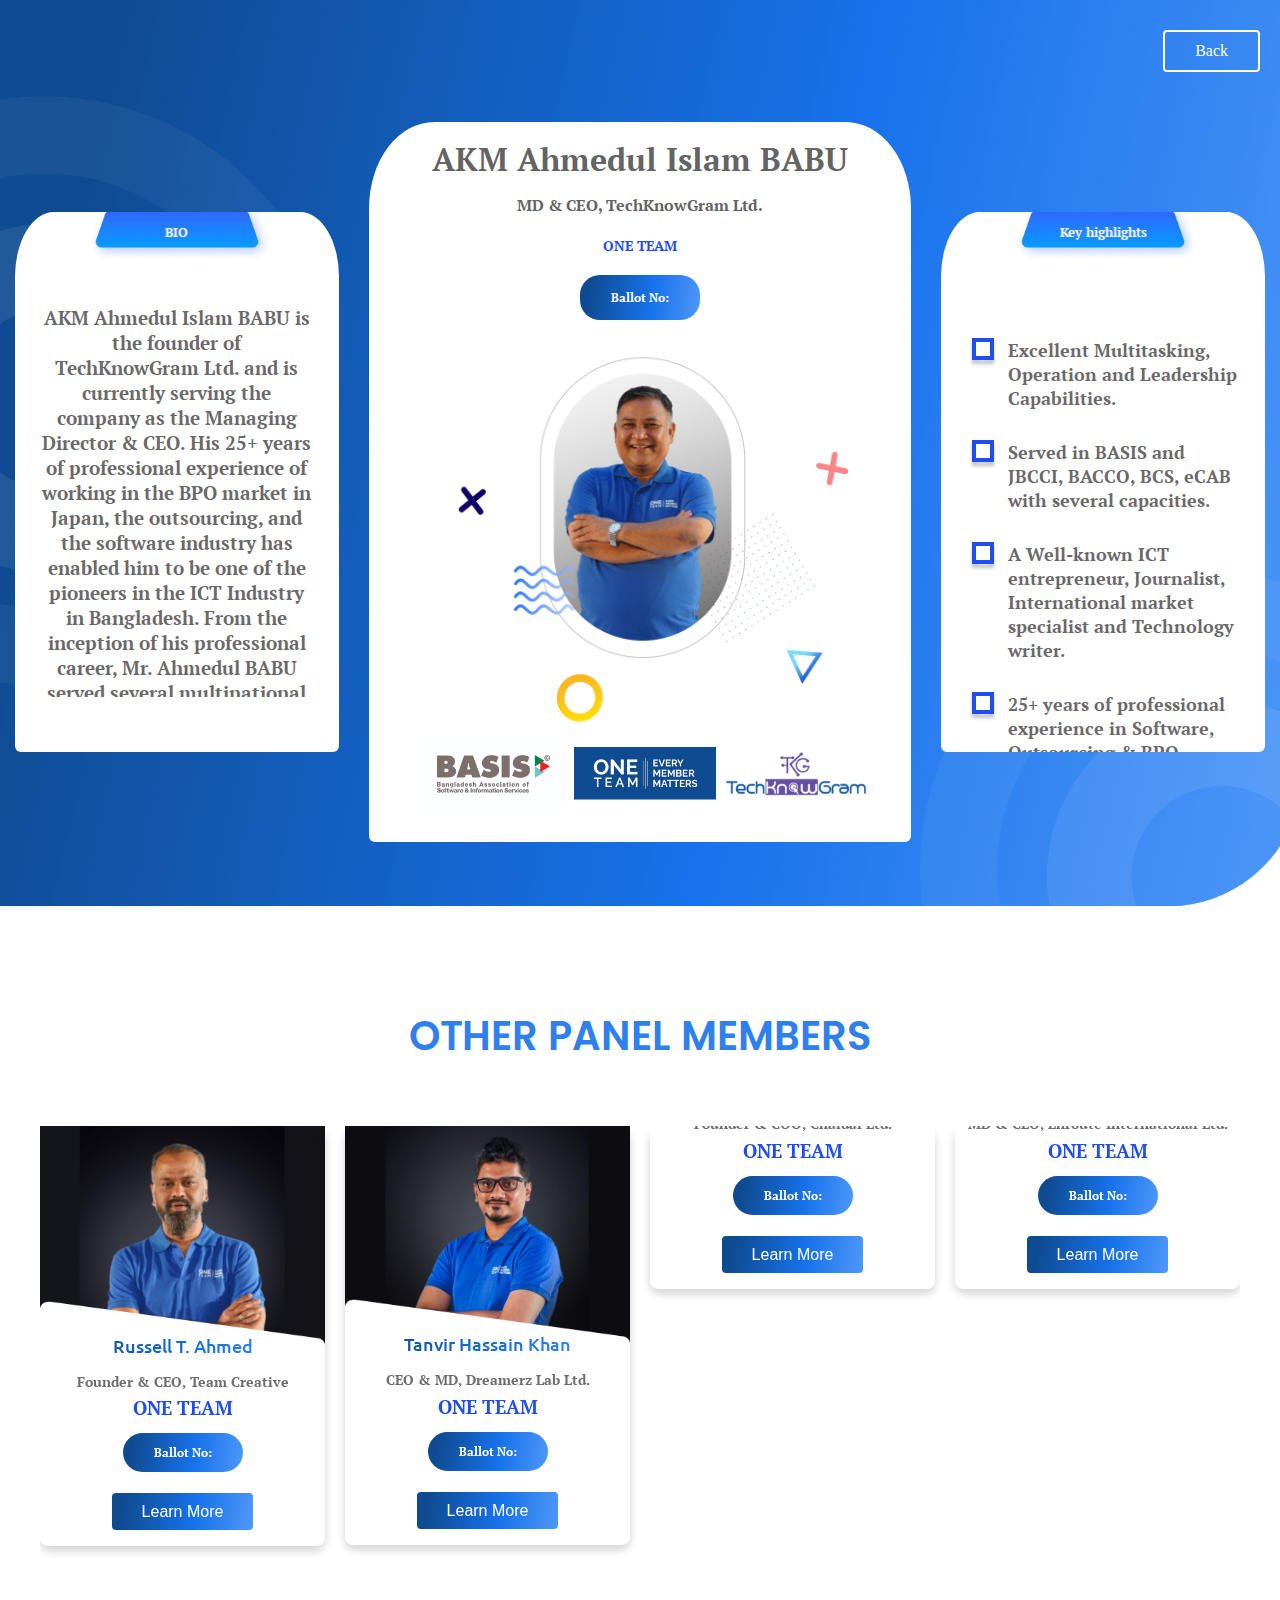
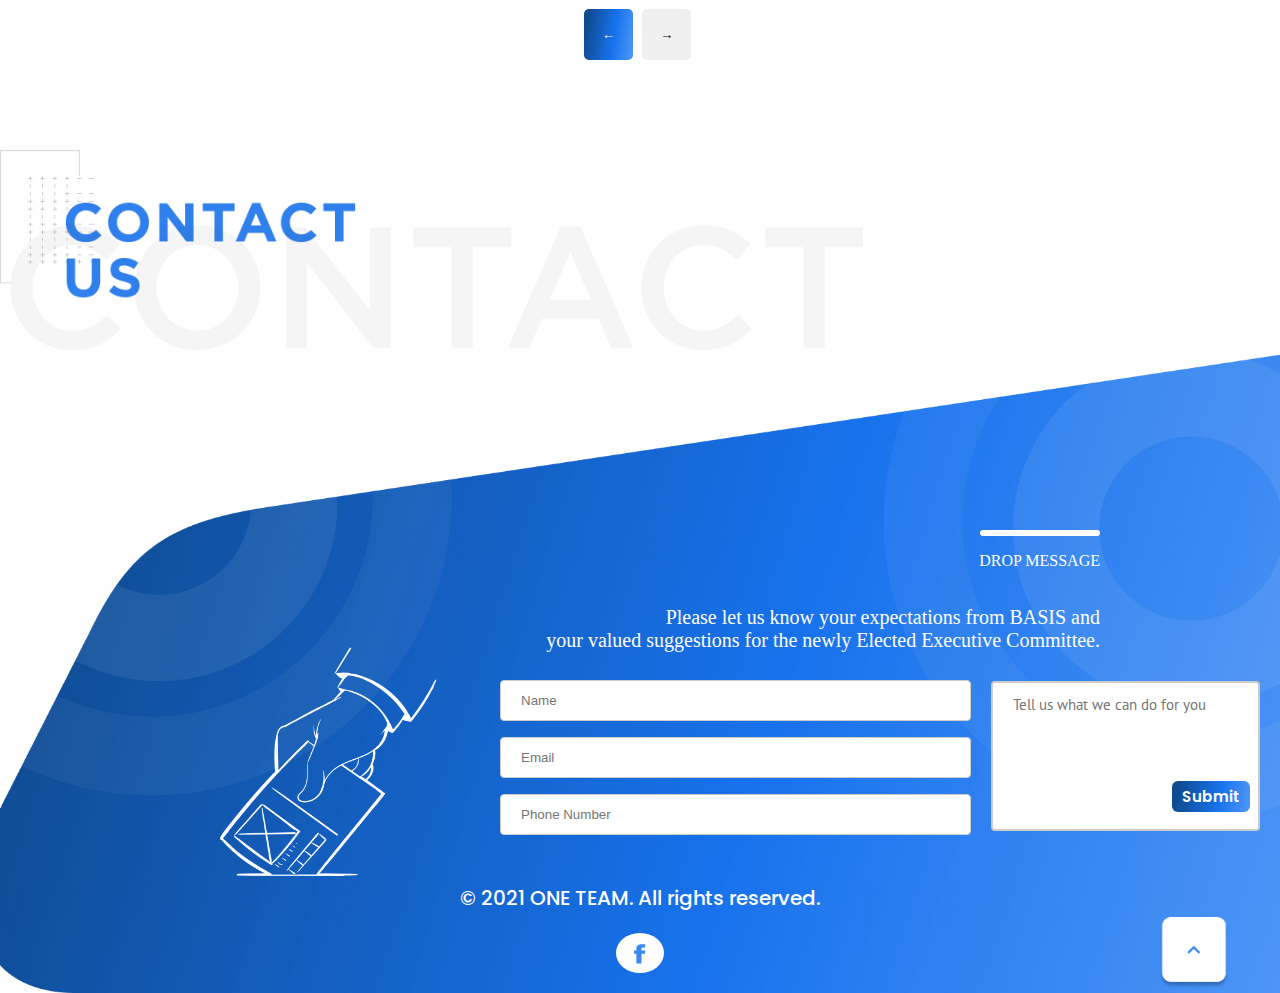
==== commit b74e7404: "updated innerpage footer" ====
--- a/profile/ahmedul.html
+++ b/profile/ahmedul.html
@@ -324,7 +324,7 @@
               </div>
               <div class="member-details">
                 <div>
-                  <h2>Ms Samira Zuberi Himika</h2>
+                  <h2>Samira Zuberi Himika</h2>
                   <h4>Managing Director, Giga Tech Ltd.</h4>
                   <h3>ONE TEAM</h3>
                   <div class="ballot">Ballot No:</div>
@@ -371,7 +371,7 @@
               </div>
               <div class="member-details">
                 <div>
-                  <h2>Mr. Suzadur Rahman</h2>
+                  <h2>Suzadur Rahman</h2>
                   <h4>MD & CEO, Mindlabz</h4>
                   <h3>ONE TEAM</h3>
                   <div class="ballot">Ballot No:</div>
@@ -438,6 +438,12 @@
                 </form>
               </div>
             </div>
+            <div class="copyright">
+              <h3>© 2021 ONE TEAM. All rights reserved.</h3>
+              <a style="padding: 11px 18px 5px 18px;background-color: white;border-radius:50%;display: inline-block;"
+                href="https://www.facebook.com/everymembermatters/" target="_blank"><img src="/img/facebook-logo-button.svg"
+                  alt=""></a>
+            </div>
             <a href="#top" class="up-button">
               <img src="/img/up-button.png" alt="" srcset="">
             </a>
--- a/css/main.css
+++ b/css/main.css
@@ -1,11 +1,12 @@
 html,
-body {
-  overflow-x: hidden;
-}
 body {
   padding: 0px;
   margin: 0px;
 }
+body {
+  overflow-x: hidden;
+}
+
 body::-webkit-scrollbar {
   width: 5px;
 }
@@ -407,7 +408,7 @@
   font-family: "PT Serif", serif;
   font-weight: 700;
   color: rgba(55, 51, 52, 0.7233);
-  font-size: 15px;
+  font-size: 14px;
 }
 .member-details h2 {
   font-family: "Ubuntu", sans-serif;
@@ -474,8 +475,7 @@
   background-image: url("../img/footer-bg.png");
   background-repeat: no-repeat;
   background-position: center;
-  background-size: 100% auto;
-  height: 650px;
+  background-size: cover;
   position: relative;
   z-index: 1;
 }
@@ -569,8 +569,11 @@
 }
 .up-button {
   /* position: absolute; */
-  float: right;
+  /* float: right; */
   /* margin-top: -50px; */
+  position: absolute;
+  bottom: 0;
+  right: 0;
   margin-top: 40px;
   margin-right: 50px;
   z-index: 2;
@@ -1172,8 +1175,19 @@
   font-family: "PT Serif", serif;
   font-style: normal;
   font-weight: bold;
-  font-size: 2vw;
+  font-size: 32px;
   text-align: center;
   text-transform: uppercase;
   color: #2f80ed;
 }
+.copyright {
+  text-align: center;
+  margin-top: 40px;
+  padding-bottom: 20px;
+}
+.copyright h3 {
+  color: white;
+  font-size: 20px;
+  font-weight: 500;
+  font-family: "Poppins", sans-serif;
+}
--- a/css/responsive.css
+++ b/css/responsive.css
@@ -33,7 +33,8 @@
 }
 @media only screen and (min-width: 1920px) {
   .profile-card {
-    height: 810px !important;
+    /* height: 810px !important; */
+    height: 813px !important;
     width: auto !important;
   }
   .profile-brand {
@@ -48,7 +49,8 @@
   }
   .card-img {
     margin-left: 27px;
-    margin-top: 3px;
+    /* margin-top: 3px; */
+    margin-top: -17px;
     width: auto;
   }
   .card-content {
@@ -382,13 +384,16 @@
   }
 }
 @media only screen and (max-width: 425px) {
+  .videoHeader h2 {
+    font-size: 22px;
+  }
   .gallery-section,
   .contact-section {
     margin-top: 0px;
   }
   .members-body .title,
   .membersSecondPart .title {
-    font-size: 25px;
+    font-size: 22px;
   }
   .contact-body {
     padding: 0;
@@ -505,7 +510,6 @@
     margin-bottom: 50px;
   }
   .contact-body {
-    height: 300px;
     margin-top: -100px;
   }
   .contact-column {
@@ -541,7 +545,6 @@
   }
 
   .up-button > img {
-    position: absolute;
     top: 234px;
     width: 25.62px;
     z-index: 1;
@@ -795,7 +798,6 @@
     height: 100px;
   }
   .contact-body {
-    height: 500px;
     margin-top: -130px;
   }
 
@@ -816,7 +818,6 @@
     height: 100px;
   }
   .contact-body {
-    height: 300px;
     margin-top: -100px;
   }
 
@@ -1196,8 +1197,10 @@
 }
 
 @media only screen and (max-width: 480px) {
-  .li_member {
-  }
+  .copyright h3{
+    font-size: 16px;
+  }
+
   .profile-card {
     height: 515px !important;
     width: auto !important;
@@ -1598,6 +1601,9 @@
   }
 } */
 @media (max-width: 375px) {
+  .videoHeader h2 {
+    font-size: 18px;
+  }
   .profile-card {
     /* height: 490px !important; */
   }
--- a/css/lightslider.css
+++ b/css/lightslider.css
@@ -583,6 +583,8 @@
   margin: 0 0 9px 0;
 }
 .lslide > img {
-  border-radius: 2%;
-  width: 100%;
-}
+  display: block;
+  height: auto;
+  max-width: 100%;
+  border-radius: 10px;
+}
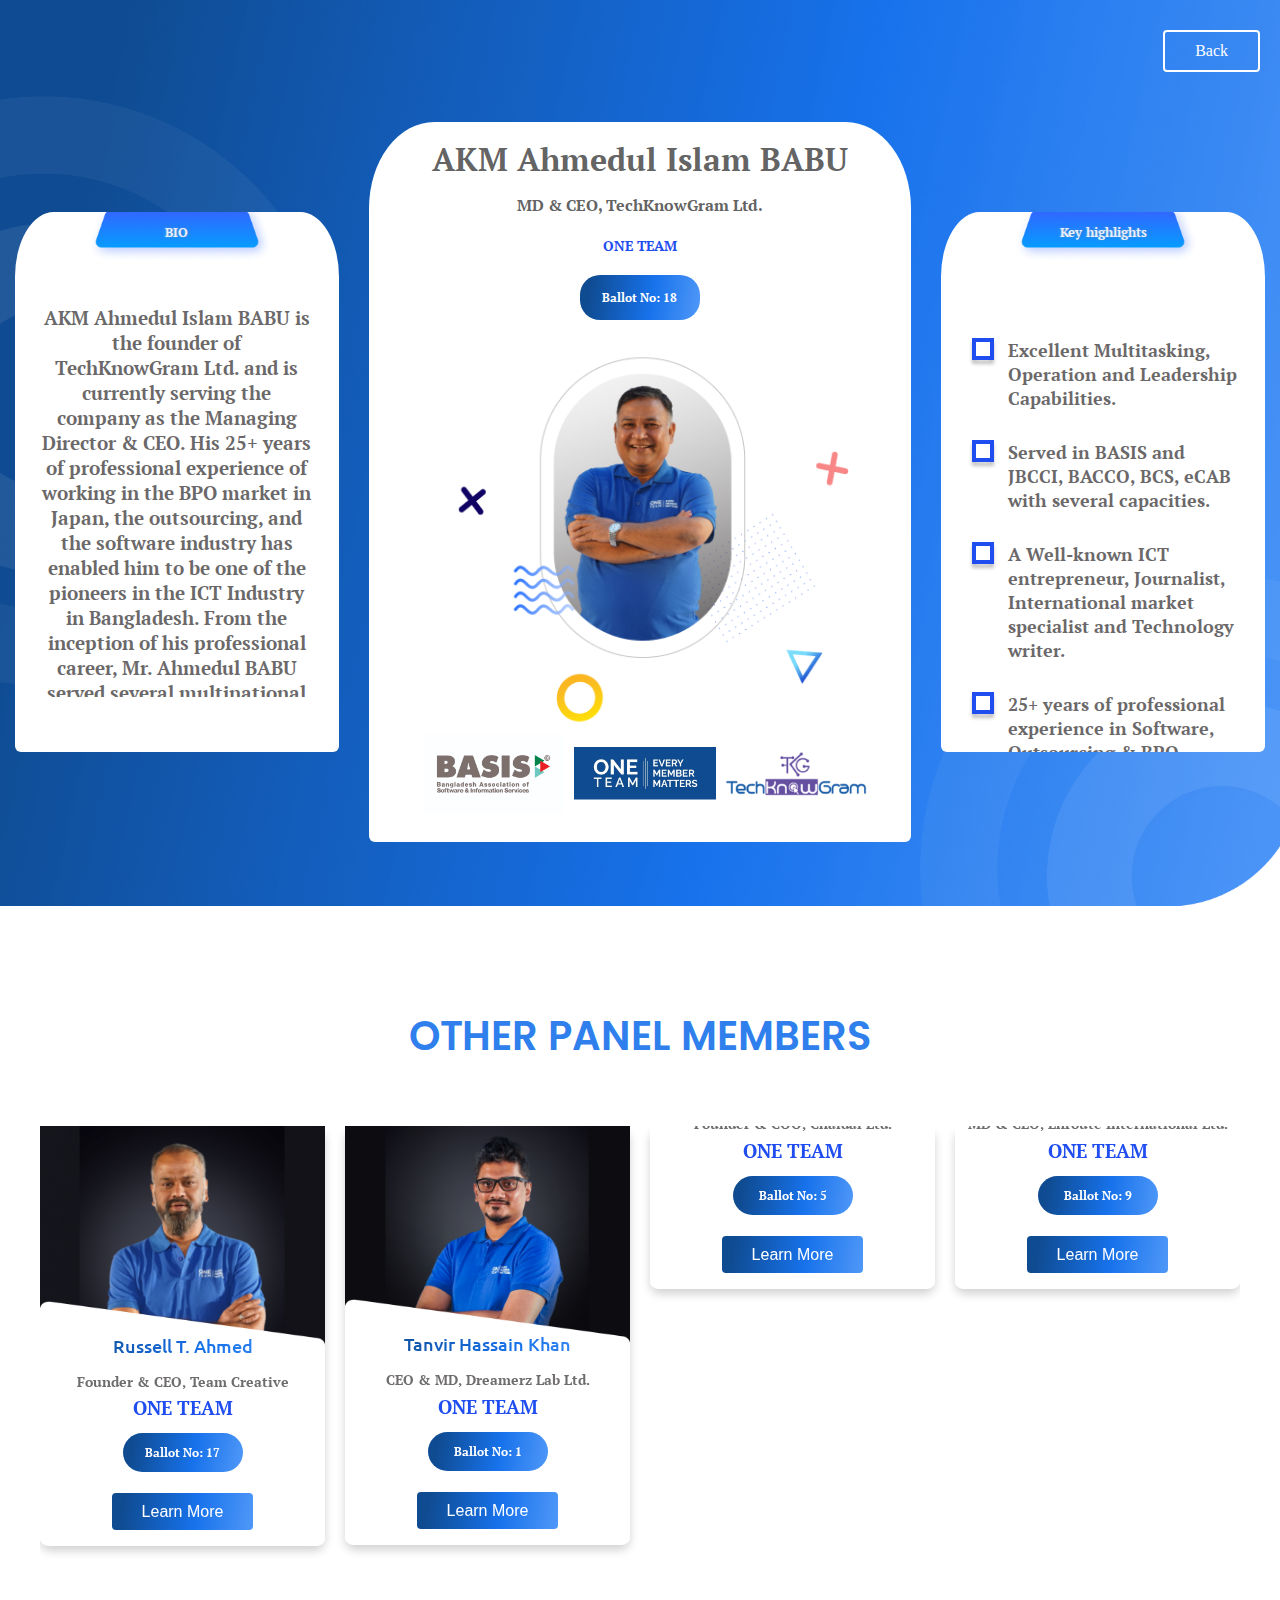
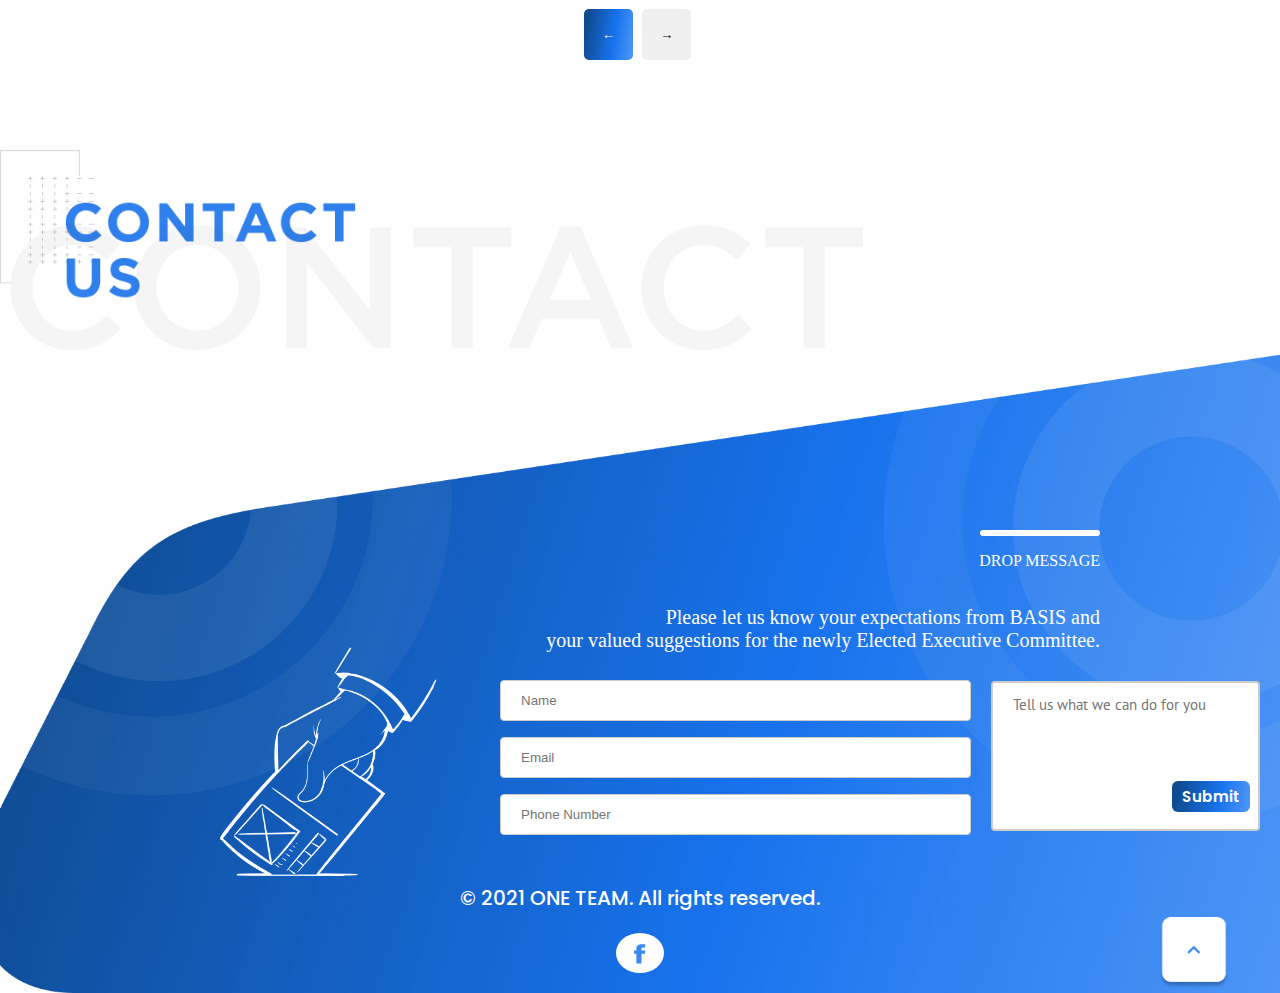
==== commit 13de77ef: "updated ballot number" ====
--- a/profile/ahmedul.html
+++ b/profile/ahmedul.html
@@ -184,7 +184,7 @@
                 <h2>AKM Ahmedul Islam BABU</h2>
                 <h4>MD & CEO, TechKnowGram Ltd.</h4>
                 <h3 style="color:rgba(31, 77, 240, 1)">ONE TEAM</h3>
-                <div class="ballot">Ballot No:</div>
+                <div class="ballot">Ballot No: 18</div>
               </div>
             </div>
             <div class="card-img">
@@ -244,9 +244,9 @@
               <div class="member-details">
                 <div>
                   <h2>Russell T. Ahmed</h2>
-                           <h4>Founder & CEO, Team Creative</h4>
-                  <h3>ONE TEAM</h3>
-                  <div class="ballot">Ballot No:</div>
+                  <h4>Founder & CEO, Team Creative</h4>
+                  <h3>ONE TEAM</h3>
+                  <div class="ballot">Ballot No: 17</div>
                 </div>
                 <div>
                   <a class="button" href="/profile/russell.html">Learn More</a>
@@ -262,7 +262,7 @@
                   <h2>Tanvir Hassain Khan</h2>
                   <h4>CEO & MD, Dreamerz Lab Ltd.</h4>
                   <h3>ONE TEAM</h3>
-                  <div class="ballot">Ballot No:</div>
+                  <div class="ballot">Ballot No: 1</div>
                 </div>
                 <div class="learn">
                   <a class="button" style="text-decoration: none;" href="/profile/tanvir.html">Learn More</a>
@@ -277,7 +277,7 @@
                   <h2>Zia Ashraf</h2>
                   <h4>Founder & COO, Chaldal Ltd.</h4>
                   <h3>ONE TEAM</h3>
-                  <div class="ballot">Ballot No:</div>
+                  <div class="ballot">Ballot No: 5</div>
                 </div>
                 <div>
                   <a class="button" href="/profile/ashraf.html">Learn More</a>
@@ -293,7 +293,7 @@
                   <h2>Abu Daud Khan</h2>
                   <h4>MD & CEO, Enroute International Ltd.</h4>
                   <h3>ONE TEAM</h3>
-                  <div class="ballot">Ballot No:</div>
+                  <div class="ballot">Ballot No: 9</div>
                 </div>
                 <div>
                   <a class="button" href="/profile/daud.html">Learn More</a>
@@ -310,7 +310,7 @@
                   <h2>Fahim Ahmed</h2>
                   <h4>MD & CEO, Pathao Ltd.</h4>
                   <h3>ONE TEAM</h3>
-                  <div class="ballot">Ballot No:</div>
+                  <div class="ballot">Ballot No: 2</div>
                 </div>
                 <div>
                   <a class="button" href="/profile/fahim.html">Learn More</a>
@@ -327,7 +327,7 @@
                   <h2>Samira Zuberi Himika</h2>
                   <h4>Managing Director, Giga Tech Ltd.</h4>
                   <h3>ONE TEAM</h3>
-                  <div class="ballot">Ballot No:</div>
+                  <div class="ballot">Ballot No: 10</div>
                 </div>
                 <div>
                   <a class="button" href="/profile/himika.html">Learn More</a>
@@ -343,7 +343,7 @@
                   <h2>Rezwana Khan</h2>
                   <h4>MD & CEO, Star Computer Systems Ltd.</h4>
                   <h3>ONE TEAM</h3>
-                  <div class="ballot">Ballot No:</div>
+                  <div class="ballot">Ballot No: 16</div>
                 </div>
                 <div>
                   <a class="button" href="/profile/rezwana.html">Learn More</a>
@@ -374,7 +374,7 @@
                   <h2>Suzadur Rahman</h2>
                   <h4>MD & CEO, Mindlabz</h4>
                   <h3>ONE TEAM</h3>
-                  <div class="ballot">Ballot No:</div>
+                  <div class="ballot">Ballot No: 13</div>
                 </div>
                 <div>
                   <a class="button" href="/profile/suzadur.html">Learn More</a>
@@ -390,7 +390,7 @@
                   <h2>Zaman Khan</h2>
                   <h4>Chairman & CEO, Zaman IT</h4>
                   <h3>ONE TEAM</h3>
-                  <div class="ballot">Ballot No:</div>
+                  <div class="ballot">Ballot No: 24</div>
                 </div>
                 <div>
                   <a class="button" href="/profile/zaman.html">Learn More</a>
